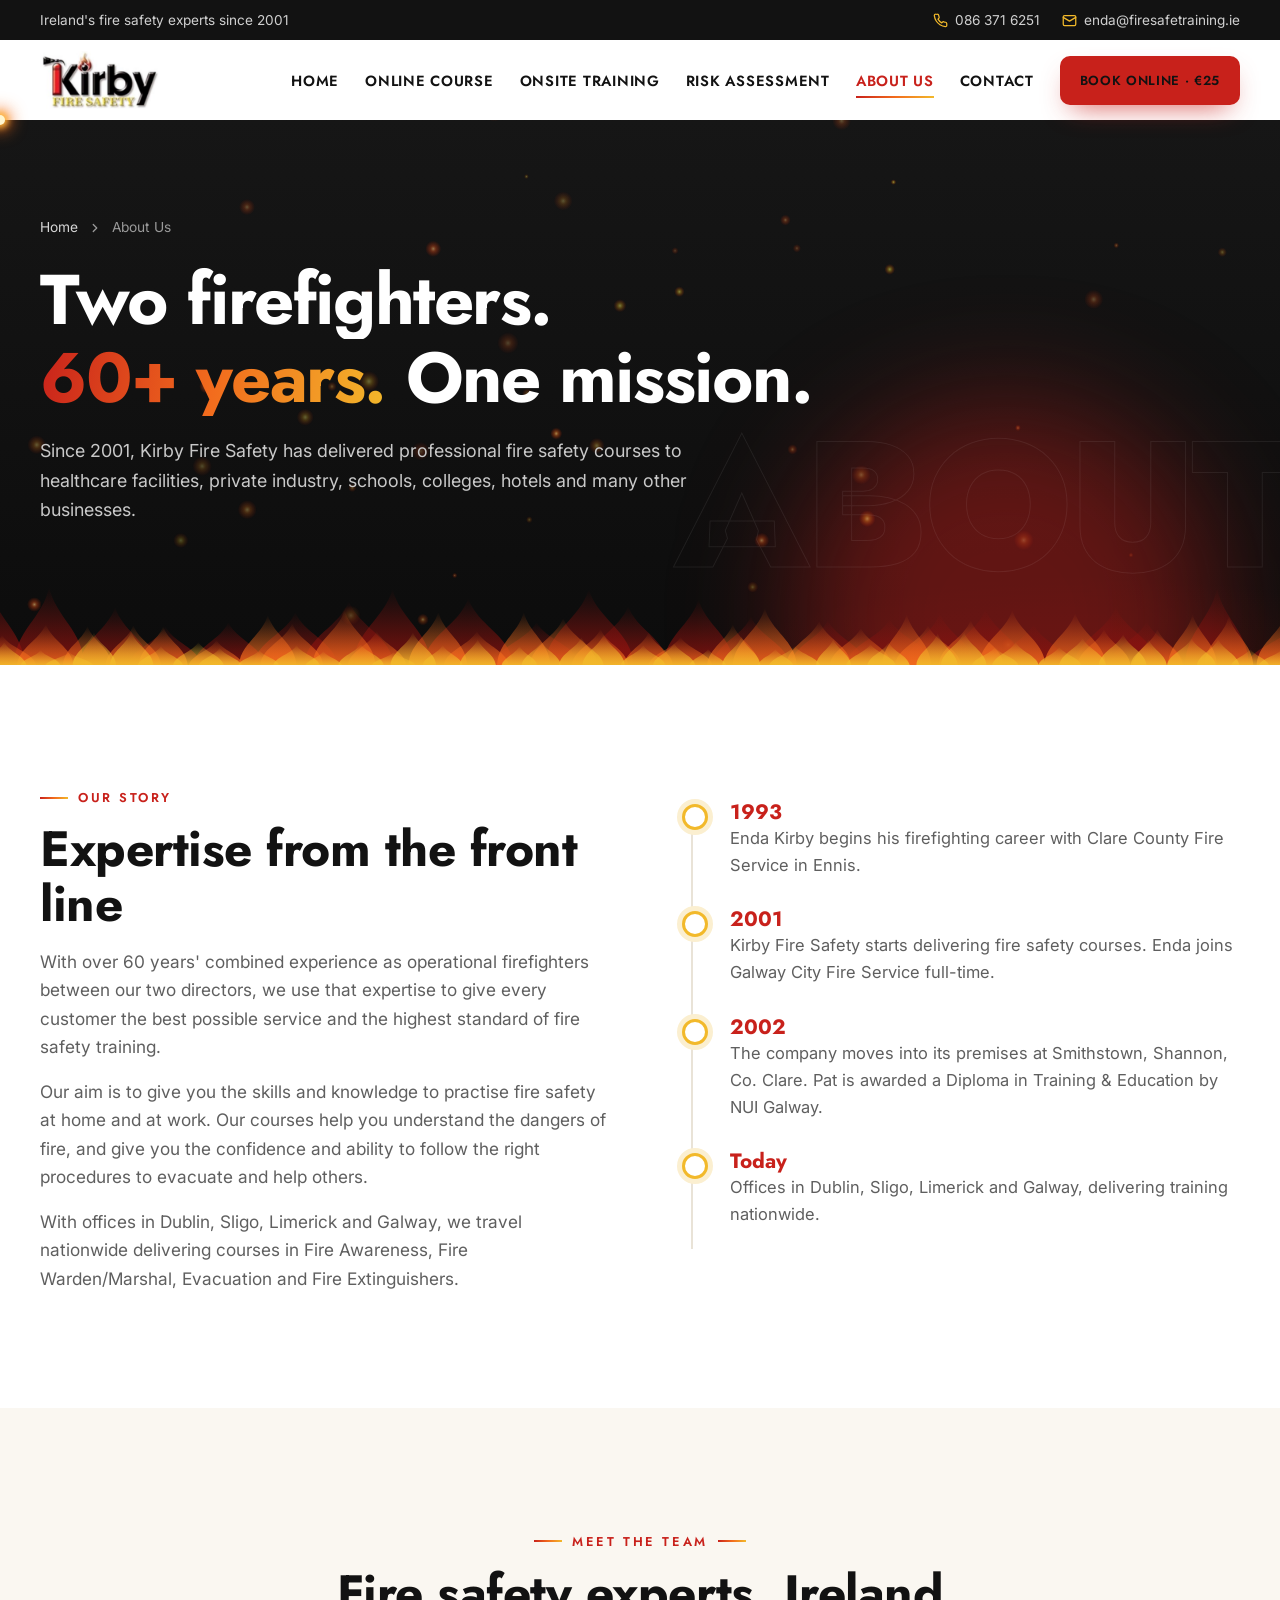
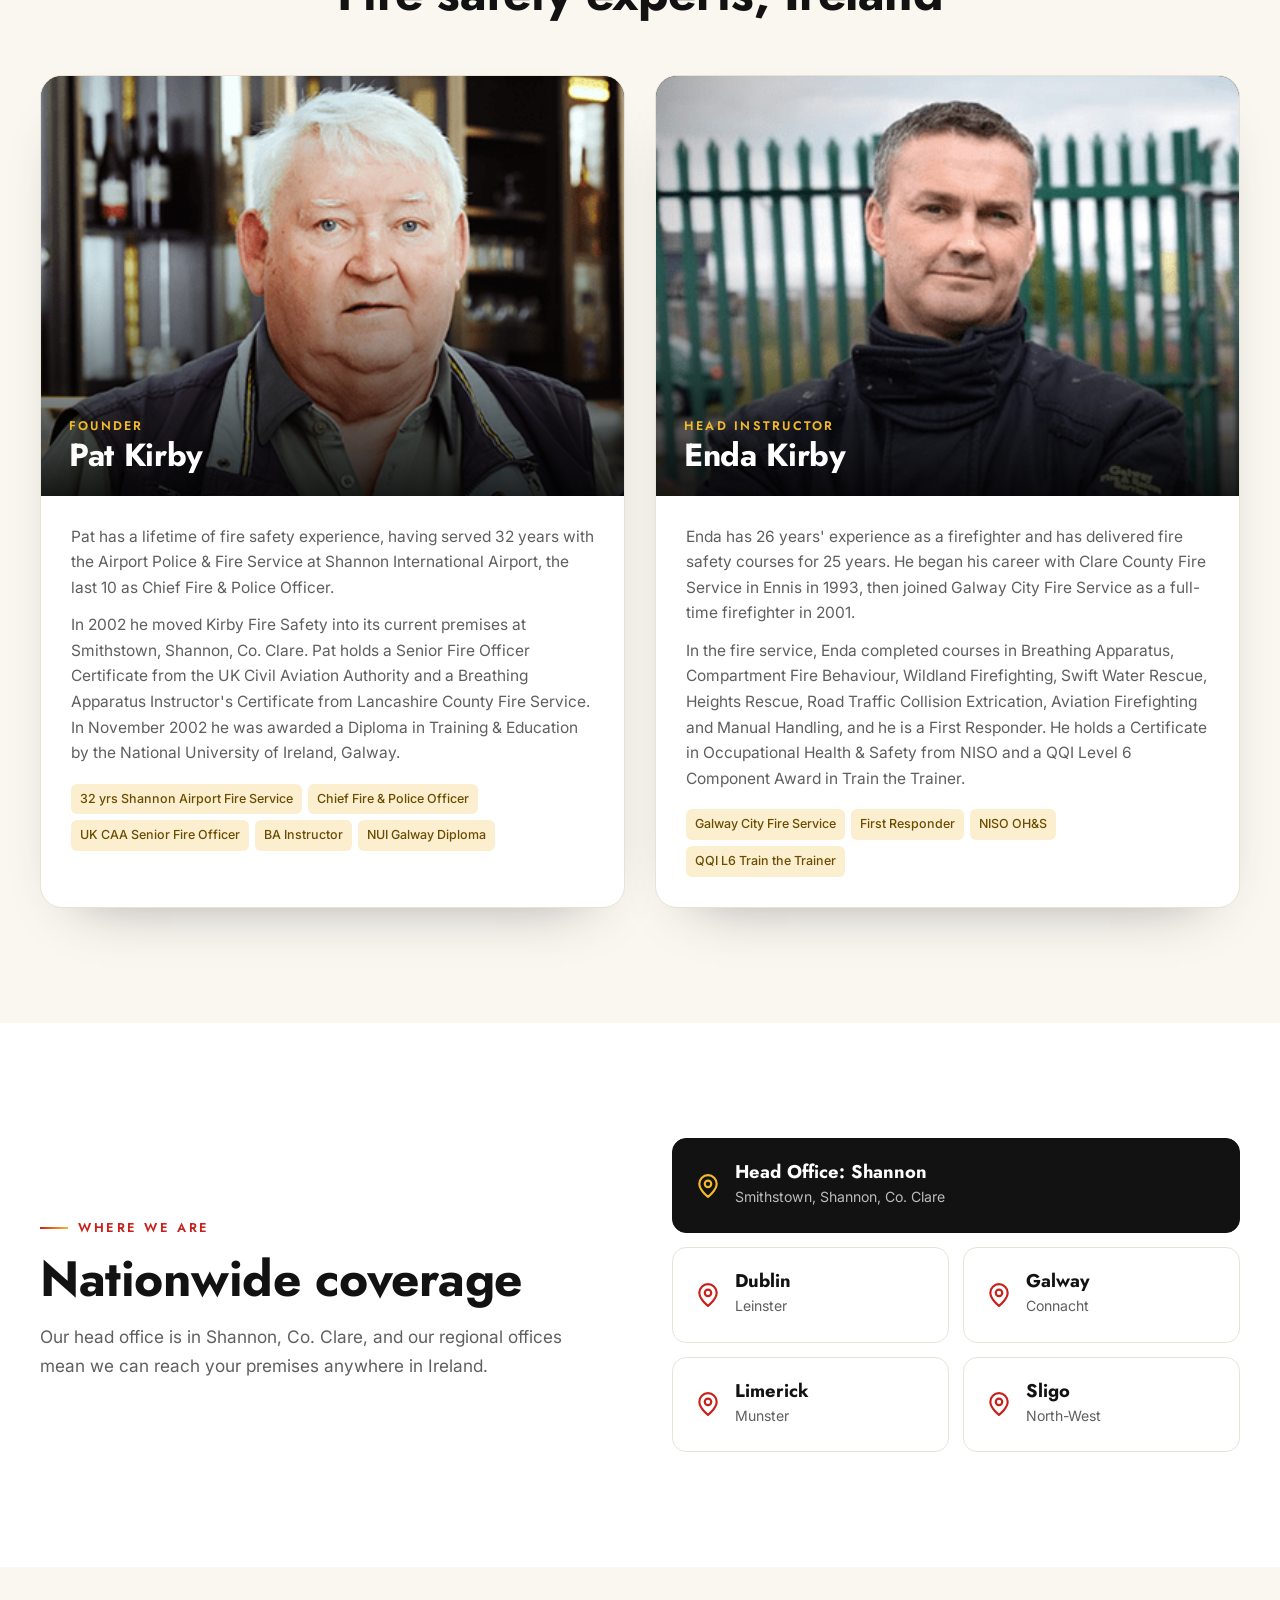
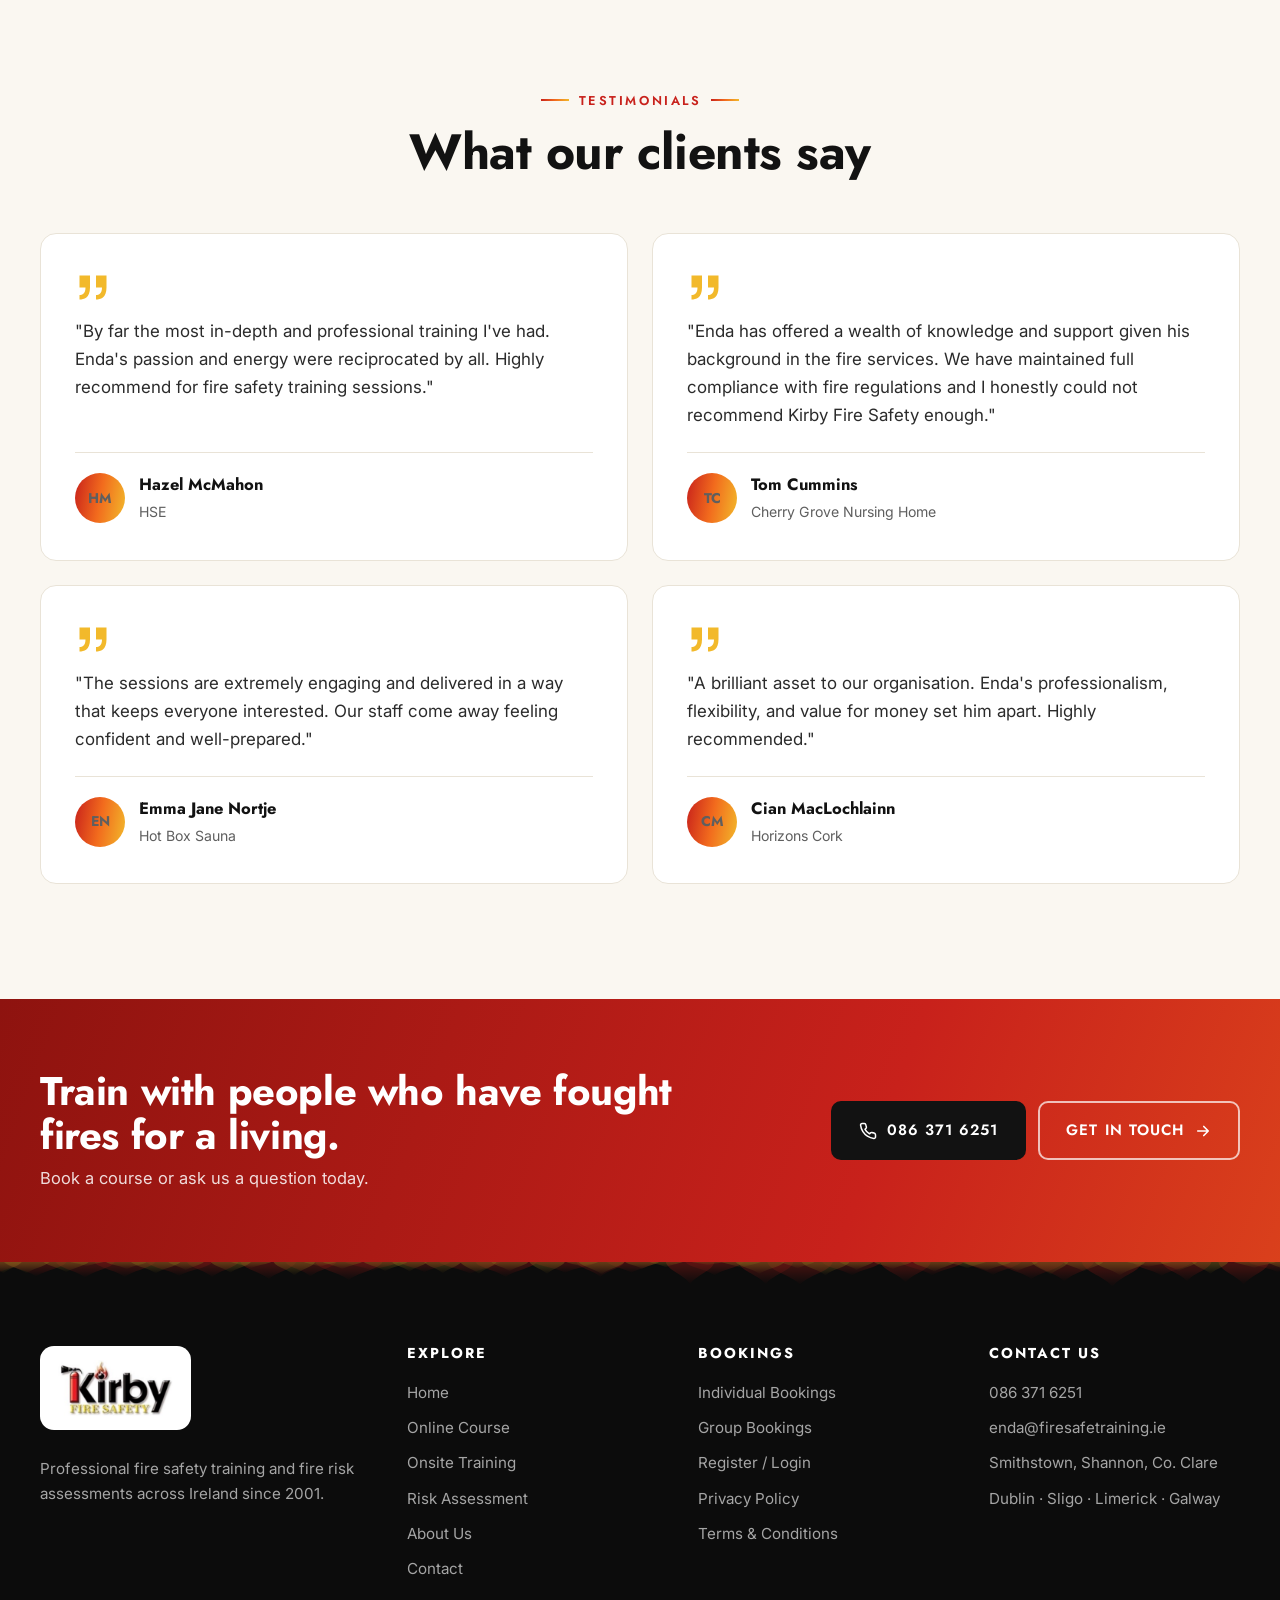
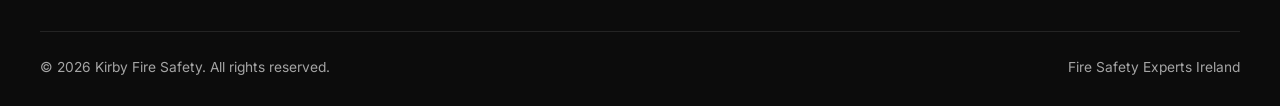
==== about.html @ e0121007 "Rebuild as multi-page site with fire-themed animations - Separate pages: Home, Online Course, Onsite" ====
<!DOCTYPE html>
<html lang="en-IE" class="no-js">
<head>
<meta charset="UTF-8">
<meta name="viewport" content="width=device-width, initial-scale=1.0">
<title>About Us | Pat & Enda Kirby | Kirby Fire Safety Ireland</title>
<meta name="description" content="Kirby Fire Safety has delivered professional fire safety training since 2001. Meet founder Pat Kirby and head instructor Enda Kirby: over 60 years of operational firefighting experience.">
<meta name="theme-color" content="#121212">
<meta property="og:title" content="About Us | Pat & Enda Kirby | Kirby Fire Safety Ireland">
<meta property="og:description" content="Kirby Fire Safety has delivered professional fire safety training since 2001. Meet founder Pat Kirby and head instructor Enda Kirby: over 60 years of operational firefighting experience.">
<meta property="og:type" content="website">
<meta property="og:image" content="assets/course-poster.jpg">
<link rel="icon" href="assets/favicon.svg" type="image/svg+xml">
<link rel="preconnect" href="https://fonts.googleapis.com">
<link rel="preconnect" href="https://fonts.gstatic.com" crossorigin>
<link href="https://fonts.googleapis.com/css2?family=Jost:wght@500;600;700;800&family=Inter:wght@400;500;600&display=swap" rel="stylesheet">
<link rel="stylesheet" href="assets/css/style.css">
<script>(function(){var d=document.documentElement;d.classList.remove('no-js');})();</script>
</head>
<body>
<div class="curtain" aria-hidden="true"><i></i><i></i><i></i><i></i><i></i></div>
<svg width="0" height="0" style="position:absolute" aria-hidden="true"><defs>
<symbol id="i-phone" viewBox="0 0 24 24" fill="none" stroke="currentColor" stroke-width="2" stroke-linecap="round" stroke-linejoin="round"><path d="M22 16.9v3a2 2 0 0 1-2.2 2 19.8 19.8 0 0 1-8.6-3.1 19.5 19.5 0 0 1-6-6A19.8 19.8 0 0 1 2.1 4.2 2 2 0 0 1 4.1 2h3a2 2 0 0 1 2 1.7c.1.9.4 1.8.7 2.7a2 2 0 0 1-.5 2.1L8 9.8a16 16 0 0 0 6 6l1.3-1.3a2 2 0 0 1 2.1-.4c.9.3 1.8.6 2.7.7a2 2 0 0 1 1.7 2z"/></symbol>
<symbol id="i-mail" viewBox="0 0 24 24" fill="none" stroke="currentColor" stroke-width="2" stroke-linecap="round" stroke-linejoin="round"><rect x="2" y="4" width="20" height="16" rx="2"/><path d="m22 7-10 6L2 7"/></symbol>
<symbol id="i-pin" viewBox="0 0 24 24" fill="none" stroke="currentColor" stroke-width="2" stroke-linecap="round" stroke-linejoin="round"><path d="M20 10c0 6-8 12-8 12S4 16 4 10a8 8 0 0 1 16 0z"/><circle cx="12" cy="10" r="3"/></symbol>
<symbol id="i-check" viewBox="0 0 24 24" fill="none" stroke="currentColor" stroke-width="2.4" stroke-linecap="round" stroke-linejoin="round"><circle cx="12" cy="12" r="10" stroke-width="2"/><path d="m8 12.5 2.5 2.5L16 9.5"/></symbol>
<symbol id="i-tick" viewBox="0 0 24 24" fill="none" stroke="currentColor" stroke-width="3.2" stroke-linecap="round" stroke-linejoin="round"><path d="m5 12.5 4.5 4.5L19 7.5"/></symbol>
<symbol id="i-arrow" viewBox="0 0 24 24" fill="none" stroke="currentColor" stroke-width="2.2" stroke-linecap="round" stroke-linejoin="round"><path d="M5 12h14M13 6l6 6-6 6"/></symbol>
<symbol id="i-chev" viewBox="0 0 24 24" fill="none" stroke="currentColor" stroke-width="2.2" stroke-linecap="round" stroke-linejoin="round"><path d="m9 6 6 6-6 6"/></symbol>
<symbol id="i-up" viewBox="0 0 24 24" fill="none" stroke="currentColor" stroke-width="2.6" stroke-linecap="round" stroke-linejoin="round"><path d="M12 19V5M5 12l7-7 7 7"/></symbol>
<symbol id="i-play" viewBox="0 0 24 24" fill="currentColor"><path d="M7 4.5v15a1 1 0 0 0 1.5.9l12-7.5a1 1 0 0 0 0-1.8l-12-7.5A1 1 0 0 0 7 4.5z"/></symbol>
<symbol id="i-laptop" viewBox="0 0 24 24" fill="none" stroke="currentColor" stroke-width="1.8" stroke-linecap="round" stroke-linejoin="round"><rect x="3" y="4" width="18" height="12" rx="2"/><path d="M2 20h20M10 9.5v3l3-1.5z"/></symbol>
<symbol id="i-group" viewBox="0 0 24 24" fill="none" stroke="currentColor" stroke-width="1.8" stroke-linecap="round" stroke-linejoin="round"><circle cx="12" cy="6" r="3"/><path d="M6.5 14a5.5 5.5 0 0 1 11 0"/><circle cx="5" cy="15.5" r="2"/><circle cx="12" cy="15.5" r="2"/><circle cx="19" cy="15.5" r="2"/><path d="M1.5 22a3.5 3.5 0 0 1 7 0M8.5 22a3.5 3.5 0 0 1 7 0M15.5 22a3.5 3.5 0 0 1 7 0"/></symbol>
<symbol id="i-flame" viewBox="0 0 24 24" fill="none" stroke="currentColor" stroke-width="1.8" stroke-linecap="round" stroke-linejoin="round"><path d="M12 22c4.4 0 7-2.9 7-6.8 0-4.6-3.6-7-4.6-11.2-2 1.3-3.4 3.5-3.4 6-1.3-.8-2-2.3-2-3.8C7 8 5 10.8 5 15.2 5 19.1 7.6 22 12 22z"/><path d="M12 22c-1.7 0-3-1.2-3-3 0-2 1.5-3 3-5 1.5 2 3 3 3 5 0 1.8-1.3 3-3 3z"/></symbol>
<symbol id="i-exit" viewBox="0 0 24 24" fill="none" stroke="currentColor" stroke-width="1.8" stroke-linecap="round" stroke-linejoin="round"><path d="M14 3h6v18h-6"/><circle cx="8" cy="5" r="1.6"/><path d="m5 21 2.5-6 2.5 2v4M7.5 15l1-5 3 2.5 2 .5M8.5 10 6 11l-1 3"/></symbol>
<symbol id="i-shield" viewBox="0 0 24 24" fill="none" stroke="currentColor" stroke-width="1.8" stroke-linecap="round" stroke-linejoin="round"><path d="M12 22s8-4 8-10V5l-8-3-8 3v7c0 6 8 10 8 10z"/><path d="m8.5 12 2.5 2.5 4.5-5"/></symbol>
<symbol id="i-warden" viewBox="0 0 24 24" fill="none" stroke="currentColor" stroke-width="1.8" stroke-linecap="round" stroke-linejoin="round"><circle cx="12" cy="6" r="3.2"/><path d="M5 22v-4a7 7 0 0 1 14 0v4"/><path d="M9 13.5 12 22l3-8.5"/><path d="M7.5 4.5c1.5-2.5 7.5-2.5 9 0"/></symbol>
<symbol id="i-heart" viewBox="0 0 24 24" fill="none" stroke="currentColor" stroke-width="1.8" stroke-linecap="round" stroke-linejoin="round"><path d="M19.5 13.5 12 21l-7.5-7.5A5 5 0 0 1 12 6.5a5 5 0 0 1 7.5 7z"/><path d="M12 10v6M9 13h6"/></symbol>
<symbol id="i-alarm" viewBox="0 0 24 24" fill="none" stroke="currentColor" stroke-width="1.8" stroke-linecap="round" stroke-linejoin="round"><circle cx="12" cy="13" r="7"/><circle cx="12" cy="13" r="2.5"/><path d="M5 4 2.5 6.5M19 4l2.5 2.5"/></symbol>
<symbol id="i-ext" viewBox="0 0 24 24" fill="none" stroke="currentColor" stroke-width="1.8" stroke-linecap="round" stroke-linejoin="round"><rect x="7" y="8" width="8" height="14" rx="3"/><path d="M9 8V5h4v3M13 5h3l3-2M11 5V3"/></symbol>
<symbol id="i-door" viewBox="0 0 24 24" fill="none" stroke="currentColor" stroke-width="1.8" stroke-linecap="round" stroke-linejoin="round"><path d="M4 22h16M6 22V3h12v19"/><circle cx="14.5" cy="12.5" r="1"/></symbol>
<symbol id="i-sign" viewBox="0 0 24 24" fill="none" stroke="currentColor" stroke-width="1.8" stroke-linecap="round" stroke-linejoin="round"><rect x="2" y="6" width="20" height="12" rx="2"/><path d="m14 9 3 3-3 3M17 12H7"/></symbol>
<symbol id="i-bolt" viewBox="0 0 24 24" fill="none" stroke="currentColor" stroke-width="1.8" stroke-linecap="round" stroke-linejoin="round"><path d="M13 2 4 14h7l-1 8 9-12h-7z"/></symbol>
<symbol id="i-doc" viewBox="0 0 24 24" fill="none" stroke="currentColor" stroke-width="1.8" stroke-linecap="round" stroke-linejoin="round"><path d="M14 2H6a2 2 0 0 0-2 2v16a2 2 0 0 0 2 2h12a2 2 0 0 0 2-2V8z"/><path d="M14 2v6h6M8 13h8M8 17h5"/></symbol>
<symbol id="i-clock" viewBox="0 0 24 24" fill="none" stroke="currentColor" stroke-width="2" stroke-linecap="round" stroke-linejoin="round"><circle cx="12" cy="12" r="10"/><path d="M12 6v6l4 2"/></symbol>
<symbol id="i-device" viewBox="0 0 24 24" fill="none" stroke="currentColor" stroke-width="2" stroke-linecap="round" stroke-linejoin="round"><rect x="5" y="2" width="14" height="20" rx="2"/><path d="M11 18h2"/></symbol>
<symbol id="i-award" viewBox="0 0 24 24" fill="none" stroke="currentColor" stroke-width="2" stroke-linecap="round" stroke-linejoin="round"><circle cx="12" cy="9" r="6"/><path d="m8.2 13.8-1.7 8.2 5.5-3 5.5 3-1.7-8.2"/></symbol>
<symbol id="i-pause" viewBox="0 0 24 24" fill="none" stroke="currentColor" stroke-width="2" stroke-linecap="round" stroke-linejoin="round"><circle cx="12" cy="12" r="10"/><path d="M10 9v6M14 9v6"/></symbol>
<symbol id="i-quote" viewBox="0 0 24 24" fill="currentColor"><path d="M3 21c3 0 7-1 7-8V5H3v8h4c0 4-2 5-4 5zm11 0c3 0 7-1 7-8V5h-7v8h4c0 4-2 5-4 5z"/></symbol>
<symbol id="i-building" viewBox="0 0 24 24" fill="none" stroke="currentColor" stroke-width="2" stroke-linecap="round" stroke-linejoin="round"><path d="M3 22h18M6 22V4h12v18M10 8h4M10 12h4M10 16h4"/></symbol>
<symbol id="i-home" viewBox="0 0 24 24" fill="none" stroke="currentColor" stroke-width="2" stroke-linecap="round" stroke-linejoin="round"><path d="m3 10 9-7 9 7v11a1 1 0 0 1-1 1h-5v-7H9v7H4a1 1 0 0 1-1-1z"/></symbol>
<symbol id="i-therm" viewBox="0 0 24 24" fill="none" stroke="currentColor" stroke-width="2" stroke-linecap="round" stroke-linejoin="round"><path d="M14 14.8V4a2 2 0 0 0-4 0v10.8a4 4 0 1 0 4 0z"/></symbol>
<symbol id="i-log" viewBox="0 0 24 24" fill="none" stroke="currentColor" stroke-width="2" stroke-linecap="round" stroke-linejoin="round"><ellipse cx="18" cy="12" rx="3" ry="5"/><path d="M18 7H6a3 5 0 0 0 0 10h12"/><path d="M8 10h5M7 14h6"/></symbol>
<symbol id="i-wind" viewBox="0 0 24 24" fill="none" stroke="currentColor" stroke-width="2" stroke-linecap="round" stroke-linejoin="round"><path d="M3 8h11a3 3 0 1 0-3-3M3 12h16a3 3 0 1 1-3 3M3 16h7"/></symbol>
<symbol id="i-map" viewBox="0 0 24 24" fill="none" stroke="currentColor" stroke-width="2" stroke-linecap="round" stroke-linejoin="round"><path d="m1 6 7-3 8 3 7-3v15l-7 3-8-3-7 3z"/><path d="M8 3v15M16 6v15"/></symbol>
<symbol id="i-target" viewBox="0 0 24 24" fill="none" stroke="currentColor" stroke-width="2" stroke-linecap="round" stroke-linejoin="round"><circle cx="12" cy="12" r="10"/><circle cx="12" cy="12" r="6"/><circle cx="12" cy="12" r="2"/></symbol>
<symbol id="i-alert" viewBox="0 0 24 24" fill="none" stroke="currentColor" stroke-width="2" stroke-linecap="round" stroke-linejoin="round"><path d="M10.3 3.9 1.8 18a2 2 0 0 0 1.7 3h17a2 2 0 0 0 1.7-3L13.7 3.9a2 2 0 0 0-3.4 0z"/><path d="M12 9v4M12 17h.01"/></symbol>
<symbol id="i-user" viewBox="0 0 24 24" fill="none" stroke="currentColor" stroke-width="2" stroke-linecap="round" stroke-linejoin="round"><circle cx="12" cy="8" r="4"/><path d="M4 21a8 8 0 0 1 16 0"/></symbol>
</defs></svg>
<div class="topbar"><div class="wrap">
  <span class="tagline">Ireland's fire safety experts since 2001</span>
  <div class="links">
    <a href="tel:+353863716251"><svg aria-hidden="true"><use href="#i-phone"/></svg>086 371 6251</a>
    <a href="mailto:enda@firesafetraining.ie" class="hide-sm"><svg aria-hidden="true"><use href="#i-mail"/></svg>enda@firesafetraining.ie</a>
  </div>
</div></div>
<header class="site" id="header">
  <nav class="wrap nav" aria-label="Main">
    <a href="index.html" class="brand" aria-label="Kirby Fire Safety home"><img src="assets/logo-tight.jpg" alt="Kirby Fire Safety" width="600" height="292"></a>
    <button class="burger" id="burger" aria-label="Menu" aria-expanded="false" aria-controls="menu"><span></span></button>
    <ul class="menu" id="menu"><li><a href="index.html">Home</a></li><li><a href="online-course.html">Online Course</a></li><li><a href="onsite-training.html">Onsite Training</a></li><li><a href="fire-risk-assessment.html">Risk Assessment</a></li><li><a href="about.html" class="active" aria-current="page">About Us</a></li><li><a href="contact.html">Contact</a></li><li><a href="online-course.html#register" class="btn btn-red">Book Online · €25</a></li></ul>
  </nav>
  <div class="fuse" aria-hidden="true"><span></span></div>
</header>
<main>
<section class="page-hero">
  <canvas class="embers-canvas" data-density="45"></canvas>
  <div class="glow" style="width:420px;height:420px;right:5%;bottom:-160px;background:rgba(200,33,27,.45)"></div>
  <span class="ghost-word" aria-hidden="true">ABOUT</span>
  <div class="wrap">
    <nav class="crumbs fade-up" style="--fd:.05s" aria-label="Breadcrumb"><a href="index.html">Home</a><svg aria-hidden="true"><use href="#i-chev"/></svg><span>About Us</span></nav>
    <h1><span class="line"><span>Two firefighters.</span></span><span class="line"><span><span class="fire-text">60+ years.</span> One mission.</span></span></h1>
    <p class="fade-up" style="--fd:.45s">Since 2001, Kirby Fire Safety has delivered professional fire safety courses to healthcare facilities, private industry, schools, colleges, hotels and many other businesses.</p>
    
  </div>
  <div class="flames" aria-hidden="true"><svg viewBox="0 0 1200 110" preserveAspectRatio="none"><defs><linearGradient id="fg80" x1="0" y1="1" x2="0" y2="0"><stop offset="0" stop-color="#8E130F" stop-opacity="0.9"/><stop offset="1" stop-color="#8E130F" stop-opacity="0"/></linearGradient><linearGradient id="fg81" x1="0" y1="1" x2="0" y2="0"><stop offset="0" stop-color="#F26B1D" stop-opacity="0.9"/><stop offset="1" stop-color="#F26B1D" stop-opacity="0"/></linearGradient><linearGradient id="fg82" x1="0" y1="1" x2="0" y2="0"><stop offset="0" stop-color="#F2B92B" stop-opacity="1"/><stop offset="1" stop-color="#F2B92B" stop-opacity="0"/></linearGradient></defs><g fill="url(#fg80)"><path class="t" style="--d:1.53s;--dl:-0.17s" d="M-41,110 C-41,75 -15,63 -9,32 C-3,63 23,75 23,110Z"/><path class="t" style="--d:1.48s;--dl:-0.92s" d="M13,110 C13,74 40,62 46,30 C53,62 79,74 79,110Z"/><path class="t" style="--d:1.65s;--dl:-0.18s" d="M75,110 C75,83 101,74 108,50 C114,74 140,83 140,110Z"/><path class="t" style="--d:1.27s;--dl:-1.80s" d="M121,110 C121,92 148,86 155,69 C162,86 189,92 189,110Z"/><path class="t" style="--d:1.79s;--dl:-0.13s" d="M181,110 C181,90 208,83 214,65 C221,83 248,90 248,110Z"/><path class="t" style="--d:1.20s;--dl:-1.38s" d="M238,110 C238,85 269,77 277,55 C284,77 316,85 316,110Z"/><path class="t" style="--d:1.42s;--dl:-0.28s" d="M285,110 C285,80 319,70 327,44 C336,70 369,80 369,110Z"/><path class="t" style="--d:1.07s;--dl:-1.89s" d="M331,110 C331,75 360,63 368,32 C375,63 404,75 404,110Z"/><path class="t" style="--d:1.16s;--dl:-0.71s" d="M397,110 C397,79 431,69 439,41 C447,69 481,79 481,110Z"/><path class="t" style="--d:0.99s;--dl:-1.38s" d="M463,110 C463,90 495,83 503,65 C511,83 544,90 544,110Z"/><path class="t" style="--d:1.35s;--dl:-0.40s" d="M511,110 C511,75 544,63 552,32 C560,63 594,75 594,110Z"/><path class="t" style="--d:0.96s;--dl:-1.81s" d="M552,110 C552,82 581,73 589,49 C596,73 626,82 626,110Z"/><path class="t" style="--d:1.12s;--dl:-0.02s" d="M622,110 C622,79 648,69 655,42 C661,69 688,79 688,110Z"/><path class="t" style="--d:1.24s;--dl:-1.67s" d="M668,110 C668,87 697,80 704,59 C711,80 740,87 740,110Z"/><path class="t" style="--d:1.05s;--dl:-1.33s" d="M741,110 C741,89 769,82 776,63 C784,82 812,89 812,110Z"/><path class="t" style="--d:1.17s;--dl:-0.03s" d="M793,110 C793,88 826,81 834,62 C842,81 874,88 874,110Z"/><path class="t" style="--d:1.29s;--dl:-0.46s" d="M849,110 C849,86 875,78 881,56 C888,78 914,86 914,110Z"/><path class="t" style="--d:1.43s;--dl:-0.58s" d="M889,110 C889,84 917,75 924,52 C931,75 960,84 960,110Z"/><path class="t" style="--d:1.37s;--dl:-0.72s" d="M937,110 C937,90 962,84 969,67 C975,84 1000,90 1000,110Z"/><path class="t" style="--d:1.78s;--dl:-0.13s" d="M1007,110 C1007,83 1039,74 1046,50 C1054,74 1086,83 1086,110Z"/><path class="t" style="--d:1.42s;--dl:-1.49s" d="M1040,110 C1040,89 1068,83 1075,64 C1082,83 1110,89 1110,110Z"/><path class="t" style="--d:1.65s;--dl:-0.42s" d="M1111,110 C1111,75 1135,63 1141,31 C1147,63 1171,75 1171,110Z"/><path class="t" style="--d:1.58s;--dl:-1.98s" d="M1169,110 C1169,91 1204,85 1212,69 C1221,85 1255,91 1255,110Z"/></g><g fill="url(#fg81)"><path class="t" style="--d:1.30s;--dl:-0.17s" d="M-30,110 C-30,96 -4,91 2,78 C8,91 34,96 34,110Z"/><path class="t" style="--d:1.04s;--dl:-0.24s" d="M16,110 C16,91 37,84 43,67 C48,84 69,91 69,110Z"/><path class="t" style="--d:1.30s;--dl:-1.45s" d="M59,110 C59,91 77,85 82,69 C87,85 105,91 105,110Z"/><path class="t" style="--d:1.22s;--dl:-0.45s" d="M99,110 C99,91 120,85 125,68 C130,85 151,91 151,110Z"/><path class="t" style="--d:1.55s;--dl:-1.42s" d="M130,110 C130,91 148,85 153,69 C157,85 176,91 176,110Z"/><path class="t" style="--d:1.29s;--dl:-0.19s" d="M177,110 C177,98 198,94 203,83 C208,94 228,98 228,110Z"/><path class="t" style="--d:1.53s;--dl:-0.40s" d="M224,110 C224,87 246,79 251,58 C257,79 278,87 278,110Z"/><path class="t" style="--d:1.48s;--dl:-0.01s" d="M244,110 C244,90 268,84 274,66 C279,84 303,90 303,110Z"/><path class="t" style="--d:1.73s;--dl:-1.96s" d="M293,110 C293,84 317,76 323,53 C329,76 352,84 352,110Z"/><path class="t" style="--d:1.78s;--dl:-0.74s" d="M326,110 C326,94 348,88 353,74 C359,88 381,94 381,110Z"/><path class="t" style="--d:1.46s;--dl:-1.91s" d="M383,110 C383,85 405,77 411,55 C416,77 438,85 438,110Z"/><path class="t" style="--d:1.08s;--dl:-0.74s" d="M416,110 C416,94 441,88 447,74 C453,88 477,94 477,110Z"/><path class="t" style="--d:1.16s;--dl:-1.23s" d="M466,110 C466,85 486,77 491,55 C496,77 516,85 516,110Z"/><path class="t" style="--d:1.56s;--dl:-1.64s" d="M497,110 C497,88 522,80 528,61 C534,80 560,88 560,110Z"/><path class="t" style="--d:1.34s;--dl:-1.06s" d="M536,110 C536,93 557,87 563,72 C568,87 589,93 589,110Z"/><path class="t" style="--d:1.56s;--dl:-0.54s" d="M585,110 C585,94 604,89 608,75 C613,89 631,94 631,110Z"/><path class="t" style="--d:1.15s;--dl:-0.58s" d="M608,110 C608,97 632,92 638,80 C644,92 668,97 668,110Z"/><path class="t" style="--d:1.70s;--dl:-0.82s" d="M663,110 C663,91 682,84 687,67 C692,84 712,91 712,110Z"/><path class="t" style="--d:1.57s;--dl:-0.50s" d="M687,110 C687,84 711,75 717,51 C723,75 747,84 747,110Z"/><path class="t" style="--d:1.23s;--dl:-1.56s" d="M737,110 C737,89 761,82 768,64 C774,82 798,89 798,110Z"/><path class="t" style="--d:1.60s;--dl:-1.99s" d="M778,110 C778,92 801,86 807,71 C813,86 836,92 836,110Z"/><path class="t" style="--d:1.45s;--dl:-1.37s" d="M827,110 C827,86 845,78 850,57 C855,78 873,86 873,110Z"/><path class="t" style="--d:1.71s;--dl:-1.85s" d="M839,110 C839,91 864,85 870,68 C876,85 901,91 901,110Z"/><path class="t" style="--d:1.49s;--dl:-0.64s" d="M880,110 C880,89 904,82 910,63 C916,82 941,89 941,110Z"/><path class="t" style="--d:1.49s;--dl:-0.73s" d="M918,110 C918,84 943,76 949,53 C955,76 980,84 980,110Z"/><path class="t" style="--d:1.44s;--dl:-0.64s" d="M979,110 C979,86 1002,78 1008,56 C1014,78 1037,86 1037,110Z"/><path class="t" style="--d:1.37s;--dl:-0.23s" d="M1010,110 C1010,93 1030,87 1035,72 C1040,87 1060,93 1060,110Z"/><path class="t" style="--d:1.13s;--dl:-0.78s" d="M1062,110 C1062,93 1081,87 1085,72 C1090,87 1109,93 1109,110Z"/><path class="t" style="--d:1.10s;--dl:-0.59s" d="M1095,110 C1095,86 1114,78 1118,57 C1123,78 1141,86 1141,110Z"/><path class="t" style="--d:0.95s;--dl:-1.11s" d="M1129,110 C1129,87 1148,79 1152,59 C1157,79 1175,87 1175,110Z"/><path class="t" style="--d:1.19s;--dl:-1.76s" d="M1178,110 C1178,86 1200,78 1206,56 C1211,78 1233,86 1233,110Z"/></g><g fill="url(#fg82)"><path class="t" style="--d:1.74s;--dl:-1.99s" d="M-16,110 C-16,99 0,95 4,85 C8,95 25,99 25,110Z"/><path class="t" style="--d:1.27s;--dl:-0.34s" d="M19,110 C19,102 34,100 38,93 C42,100 57,102 57,110Z"/><path class="t" style="--d:1.43s;--dl:-1.23s" d="M42,110 C42,103 60,101 65,95 C69,101 88,103 88,110Z"/><path class="t" style="--d:1.71s;--dl:-1.85s" d="M68,110 C68,94 84,89 88,75 C93,89 109,94 109,110Z"/><path class="t" style="--d:1.23s;--dl:-1.69s" d="M103,110 C103,94 119,89 123,74 C127,89 144,94 144,110Z"/><path class="t" style="--d:1.33s;--dl:-0.26s" d="M129,110 C129,101 146,98 151,89 C155,98 172,101 172,110Z"/><path class="t" style="--d:1.38s;--dl:-1.87s" d="M162,110 C162,99 181,95 186,85 C191,95 210,99 210,110Z"/><path class="t" style="--d:1.59s;--dl:-1.65s" d="M186,110 C186,102 202,99 206,91 C210,99 227,102 227,110Z"/><path class="t" style="--d:0.93s;--dl:-0.74s" d="M223,110 C223,102 239,100 243,93 C247,100 262,102 262,110Z"/><path class="t" style="--d:1.46s;--dl:-0.29s" d="M256,110 C256,100 274,97 278,88 C282,97 300,100 300,110Z"/><path class="t" style="--d:1.42s;--dl:-0.25s" d="M286,110 C286,103 300,101 303,94 C307,101 321,103 321,110Z"/><path class="t" style="--d:1.77s;--dl:-0.22s" d="M317,110 C317,99 334,96 338,87 C343,96 360,99 360,110Z"/><path class="t" style="--d:1.49s;--dl:-1.97s" d="M348,110 C348,103 365,101 369,95 C373,101 390,103 390,110Z"/><path class="t" style="--d:1.33s;--dl:-0.34s" d="M366,110 C366,94 383,89 387,75 C392,89 409,94 409,110Z"/><path class="t" style="--d:1.23s;--dl:-1.62s" d="M396,110 C396,100 411,97 415,88 C419,97 434,100 434,110Z"/><path class="t" style="--d:1.03s;--dl:-1.42s" d="M431,110 C431,97 444,93 448,82 C451,93 465,97 465,110Z"/><path class="t" style="--d:1.11s;--dl:-0.72s" d="M470,110 C470,101 484,97 487,89 C490,97 504,101 504,110Z"/><path class="t" style="--d:1.48s;--dl:-1.57s" d="M489,110 C489,98 504,94 508,84 C511,94 526,98 526,110Z"/><path class="t" style="--d:1.13s;--dl:-1.68s" d="M524,110 C524,96 541,92 545,80 C549,92 566,96 566,110Z"/><path class="t" style="--d:1.47s;--dl:-1.00s" d="M546,110 C546,95 562,90 566,77 C570,90 586,95 586,110Z"/><path class="t" style="--d:1.56s;--dl:-0.72s" d="M582,110 C582,100 599,97 603,88 C607,97 624,100 624,110Z"/><path class="t" style="--d:1.25s;--dl:-1.09s" d="M612,110 C612,99 628,96 632,86 C636,96 652,99 652,110Z"/><path class="t" style="--d:1.64s;--dl:-0.18s" d="M646,110 C646,102 660,99 664,92 C667,99 681,102 681,110Z"/><path class="t" style="--d:1.47s;--dl:-0.51s" d="M677,110 C677,96 692,92 695,79 C699,92 713,96 713,110Z"/><path class="t" style="--d:0.93s;--dl:-1.44s" d="M710,110 C710,102 723,99 727,92 C730,99 744,102 744,110Z"/><path class="t" style="--d:1.56s;--dl:-1.48s" d="M721,110 C721,101 740,97 745,89 C750,97 769,101 769,110Z"/><path class="t" style="--d:1.63s;--dl:-0.66s" d="M765,110 C765,97 778,93 781,82 C785,93 798,97 798,110Z"/><path class="t" style="--d:0.90s;--dl:-1.96s" d="M793,110 C793,100 812,96 816,87 C821,96 840,100 840,110Z"/><path class="t" style="--d:1.79s;--dl:-1.43s" d="M813,110 C813,99 829,95 833,85 C837,95 853,99 853,110Z"/><path class="t" style="--d:1.03s;--dl:-0.29s" d="M859,110 C859,95 875,90 879,76 C883,90 898,95 898,110Z"/><path class="t" style="--d:1.21s;--dl:-1.19s" d="M882,110 C882,94 899,89 904,75 C908,89 925,94 925,110Z"/><path class="t" style="--d:1.08s;--dl:-0.06s" d="M911,110 C911,101 928,98 933,90 C937,98 955,101 955,110Z"/><path class="t" style="--d:1.10s;--dl:-0.79s" d="M930,110 C930,99 948,95 952,85 C957,95 974,99 974,110Z"/><path class="t" style="--d:1.44s;--dl:-0.81s" d="M973,110 C973,101 989,98 993,90 C998,98 1014,101 1014,110Z"/><path class="t" style="--d:1.07s;--dl:-1.61s" d="M993,110 C993,97 1010,92 1015,81 C1019,92 1037,97 1037,110Z"/><path class="t" style="--d:1.34s;--dl:-1.43s" d="M1030,110 C1030,95 1048,90 1053,77 C1057,90 1075,95 1075,110Z"/><path class="t" style="--d:1.21s;--dl:-1.01s" d="M1060,110 C1060,97 1073,93 1077,82 C1080,93 1094,97 1094,110Z"/><path class="t" style="--d:1.68s;--dl:-1.94s" d="M1094,110 C1094,97 1112,93 1117,81 C1122,93 1140,97 1140,110Z"/><path class="t" style="--d:1.10s;--dl:-1.59s" d="M1122,110 C1122,98 1138,93 1142,82 C1146,93 1162,98 1162,110Z"/><path class="t" style="--d:1.10s;--dl:-1.45s" d="M1154,110 C1154,102 1168,99 1172,92 C1176,99 1190,102 1190,110Z"/><path class="t" style="--d:1.41s;--dl:-0.53s" d="M1180,110 C1180,102 1197,99 1202,92 C1206,99 1223,102 1223,110Z"/></g></svg></div>
</section>
<section class="section">
  <div class="wrap split top">
    <div class="reveal left">
      <span class="eyebrow">Our Story</span>
      <h2 class="h2">Expertise from the front line</h2>
      <p class="lede">With over 60 years' combined experience as operational firefighters between our two directors, we use that expertise to give every customer the best possible service and the highest standard of fire safety training.</p>
      <p class="lede" style="margin-top:16px">Our aim is to give you the skills and knowledge to practise fire safety at home and at work. Our courses help you understand the dangers of fire, and give you the confidence and ability to follow the right procedures to evacuate and help others.</p>
      <p class="lede" style="margin-top:16px">With offices in Dublin, Sligo, Limerick and Galway, we travel nationwide delivering courses in Fire Awareness, Fire Warden/Marshal, Evacuation and Fire Extinguishers.</p>
    </div>
    <div class="timeline"><div class="tl reveal" style="--rd:0.0s"><b>1993</b><span>Enda Kirby begins his firefighting career with Clare County Fire Service in Ennis.</span></div><div class="tl reveal" style="--rd:0.1s"><b>2001</b><span>Kirby Fire Safety starts delivering fire safety courses. Enda joins Galway City Fire Service full-time.</span></div><div class="tl reveal" style="--rd:0.2s"><b>2002</b><span>The company moves into its premises at Smithstown, Shannon, Co. Clare. Pat is awarded a Diploma in Training &amp; Education by NUI Galway.</span></div><div class="tl reveal" style="--rd:0.30000000000000004s"><b>Today</b><span>Offices in Dublin, Sligo, Limerick and Galway, delivering training nationwide.</span></div></div>
  </div>
</section>

<section class="section paper" id="team">
  <div class="wrap">
    <div class="section-head center reveal"><span class="eyebrow">Meet the Team</span><h2>Fire safety experts, Ireland</h2></div>
    <div class="team">
      <article class="person reveal left">
        <div class="photo"><img src="assets/pat-kirby.png" alt="Pat Kirby, Founder of Kirby Fire Safety" loading="lazy" width="400" height="560"><div class="ph-name"><span>Founder</span><h3>Pat Kirby</h3></div></div>
        <div class="info">
          <p>Pat has a lifetime of fire safety experience, having served 32 years with the Airport Police &amp; Fire Service at Shannon International Airport, the last 10 as Chief Fire &amp; Police Officer.</p>
          <p>In 2002 he moved Kirby Fire Safety into its current premises at Smithstown, Shannon, Co. Clare. Pat holds a Senior Fire Officer Certificate from the UK Civil Aviation Authority and a Breathing Apparatus Instructor's Certificate from Lancashire County Fire Service. In November 2002 he was awarded a Diploma in Training &amp; Education by the National University of Ireland, Galway.</p>
          <div class="creds"><span>32 yrs Shannon Airport Fire Service</span><span>Chief Fire &amp; Police Officer</span><span>UK CAA Senior Fire Officer</span><span>BA Instructor</span><span>NUI Galway Diploma</span></div>
        </div>
      </article>
      <article class="person reveal right">
        <div class="photo"><img src="assets/enda-kirby.png" alt="Enda Kirby, Head Instructor at Kirby Fire Safety" loading="lazy" width="400" height="560"><div class="ph-name"><span>Head Instructor</span><h3>Enda Kirby</h3></div></div>
        <div class="info">
          <p>Enda has 26 years' experience as a firefighter and has delivered fire safety courses for 25 years. He began his career with Clare County Fire Service in Ennis in 1993, then joined Galway City Fire Service as a full-time firefighter in 2001.</p>
          <p>In the fire service, Enda completed courses in Breathing Apparatus, Compartment Fire Behaviour, Wildland Firefighting, Swift Water Rescue, Heights Rescue, Road Traffic Collision Extrication, Aviation Firefighting and Manual Handling, and he is a First Responder. He holds a Certificate in Occupational Health &amp; Safety from NISO and a QQI Level 6 Component Award in Train the Trainer.</p>
          <div class="creds"><span>Galway City Fire Service</span><span>First Responder</span><span>NISO OH&amp;S</span><span>QQI L6 Train the Trainer</span></div>
        </div>
      </article>
    </div>
  </div>
</section>

<section class="section">
  <div class="wrap split">
    <div class="reveal left">
      <span class="eyebrow">Where We Are</span>
      <h2 class="h2">Nationwide coverage</h2>
      <p class="lede">Our head office is in Shannon, Co. Clare, and our regional offices mean we can reach your premises anywhere in Ireland.</p>
    </div>
    <div class="offices" data-stagger>
      <div class="office hq"><svg aria-hidden="true"><use href="#i-pin"/></svg><div><b>Head Office: Shannon</b><span>Smithstown, Shannon, Co. Clare</span></div></div>
      <div class="office"><svg aria-hidden="true"><use href="#i-pin"/></svg><div><b>Dublin</b><span>Leinster</span></div></div>
      <div class="office"><svg aria-hidden="true"><use href="#i-pin"/></svg><div><b>Galway</b><span>Connacht</span></div></div>
      <div class="office"><svg aria-hidden="true"><use href="#i-pin"/></svg><div><b>Limerick</b><span>Munster</span></div></div>
      <div class="office"><svg aria-hidden="true"><use href="#i-pin"/></svg><div><b>Sligo</b><span>North-West</span></div></div>
    </div>
  </div>
</section>

<section class="section paper">
  <div class="wrap">
    <div class="section-head center reveal"><span class="eyebrow">Testimonials</span><h2>What our clients say</h2></div>
    <div class="tgrid" data-stagger>
      <figure class="tcard">
        <svg class="q" aria-hidden="true"><use href="#i-quote"/></svg>
        <blockquote>"By far the most in-depth and professional training I've had. Enda's passion and energy were reciprocated by all. Highly recommend for fire safety training sessions."</blockquote>
        <figcaption class="who"><span class="avatar">HM</span><div><b>Hazel McMahon</b><span>HSE</span></div></figcaption>
      </figure>
      <figure class="tcard">
        <svg class="q" aria-hidden="true"><use href="#i-quote"/></svg>
        <blockquote>"Enda has offered a wealth of knowledge and support given his background in the fire services. We have maintained full compliance with fire regulations and I honestly could not recommend Kirby Fire Safety enough."</blockquote>
        <figcaption class="who"><span class="avatar">TC</span><div><b>Tom Cummins</b><span>Cherry Grove Nursing Home</span></div></figcaption>
      </figure>
      <figure class="tcard">
        <svg class="q" aria-hidden="true"><use href="#i-quote"/></svg>
        <blockquote>"The sessions are extremely engaging and delivered in a way that keeps everyone interested. Our staff come away feeling confident and well-prepared."</blockquote>
        <figcaption class="who"><span class="avatar">EN</span><div><b>Emma Jane Nortje</b><span>Hot Box Sauna</span></div></figcaption>
      </figure>
      <figure class="tcard">
        <svg class="q" aria-hidden="true"><use href="#i-quote"/></svg>
        <blockquote>"A brilliant asset to our organisation. Enda's professionalism, flexibility, and value for money set him apart. Highly recommended."</blockquote>
        <figcaption class="who"><span class="avatar">CM</span><div><b>Cian MacLochlainn</b><span>Horizons Cork</span></div></figcaption>
      </figure></div>
  </div>
</section>

<section class="band">
  <div class="wrap">
    <div><h2>Train with people who have fought fires for a living.</h2><p>Book a course or ask us a question today.</p></div>
    <div class="row">
      <a href="tel:+353863716251" class="btn btn-dark"><svg aria-hidden="true"><use href="#i-phone"/></svg>086 371 6251</a>
      <a href="contact.html" class="btn btn-ghost">Get in touch <svg aria-hidden="true"><use href="#i-arrow"/></svg></a>
    </div>
  </div>
</section></main>
<footer>
  <div class="flames" aria-hidden="true"><svg viewBox="0 0 1200 110" preserveAspectRatio="none"><defs><linearGradient id="fg990" x1="0" y1="1" x2="0" y2="0"><stop offset="0" stop-color="#C8211B" stop-opacity="0.7"/><stop offset="1" stop-color="#C8211B" stop-opacity="0"/></linearGradient><linearGradient id="fg991" x1="0" y1="1" x2="0" y2="0"><stop offset="0" stop-color="#F2B92B" stop-opacity="0.6"/><stop offset="1" stop-color="#F2B92B" stop-opacity="0"/></linearGradient></defs><g fill="url(#fg990)"><path class="t" style="--d:1.12s;--dl:-1.52s" d="M-26,110 C-26,98 -7,94 -2,84 C2,94 21,98 21,110Z"/><path class="t" style="--d:1.38s;--dl:-1.88s" d="M5,110 C5,96 28,91 34,79 C40,91 63,96 63,110Z"/><path class="t" style="--d:1.10s;--dl:-1.80s" d="M52,110 C52,95 74,90 80,77 C85,90 108,95 108,110Z"/><path class="t" style="--d:1.04s;--dl:-1.32s" d="M88,110 C88,96 111,91 117,78 C123,91 146,96 146,110Z"/><path class="t" style="--d:1.38s;--dl:-1.55s" d="M137,110 C137,96 162,92 168,80 C175,92 200,96 200,110Z"/><path class="t" style="--d:0.91s;--dl:-0.41s" d="M175,110 C175,96 194,91 199,78 C204,91 224,96 224,110Z"/><path class="t" style="--d:1.71s;--dl:-1.21s" d="M225,110 C225,94 246,88 252,74 C257,88 278,94 278,110Z"/><path class="t" style="--d:1.73s;--dl:-0.32s" d="M267,110 C267,96 287,92 291,79 C296,92 316,96 316,110Z"/><path class="t" style="--d:1.75s;--dl:-1.32s" d="M295,110 C295,93 321,87 327,72 C333,87 359,93 359,110Z"/><path class="t" style="--d:1.64s;--dl:-0.16s" d="M322,110 C322,101 344,98 349,89 C354,98 376,101 376,110Z"/><path class="t" style="--d:0.91s;--dl:-0.66s" d="M373,110 C373,100 393,96 398,87 C403,96 423,100 423,110Z"/><path class="t" style="--d:0.95s;--dl:-0.42s" d="M411,110 C411,98 435,94 441,84 C447,94 470,98 470,110Z"/><path class="t" style="--d:1.22s;--dl:-1.39s" d="M445,110 C445,96 468,91 474,78 C480,91 504,96 504,110Z"/><path class="t" style="--d:1.44s;--dl:-1.49s" d="M499,110 C499,99 524,96 530,86 C536,96 561,99 561,110Z"/><path class="t" style="--d:1.03s;--dl:-0.35s" d="M540,110 C540,95 558,91 563,78 C567,91 586,95 586,110Z"/><path class="t" style="--d:1.40s;--dl:-1.54s" d="M568,110 C568,99 587,95 592,86 C597,95 616,99 616,110Z"/><path class="t" style="--d:1.64s;--dl:-0.37s" d="M624,110 C624,90 643,83 647,65 C652,83 670,90 670,110Z"/><path class="t" style="--d:0.94s;--dl:-0.43s" d="M642,110 C642,97 664,93 670,81 C675,93 698,97 698,110Z"/><path class="t" style="--d:1.27s;--dl:-0.74s" d="M692,110 C692,90 712,83 718,65 C723,83 744,90 744,110Z"/><path class="t" style="--d:1.55s;--dl:-0.80s" d="M719,110 C719,89 744,82 750,64 C756,82 781,89 781,110Z"/><path class="t" style="--d:1.49s;--dl:-0.62s" d="M770,110 C770,97 793,92 799,81 C804,92 827,97 827,110Z"/><path class="t" style="--d:1.63s;--dl:-1.35s" d="M825,110 C825,91 844,85 849,68 C854,85 873,91 873,110Z"/><path class="t" style="--d:0.97s;--dl:-0.88s" d="M844,110 C844,97 868,93 874,81 C880,93 904,97 904,110Z"/><path class="t" style="--d:1.72s;--dl:-1.75s" d="M904,110 C904,98 926,93 931,82 C937,93 958,98 958,110Z"/><path class="t" style="--d:1.13s;--dl:-1.76s" d="M936,110 C936,94 961,88 967,74 C973,88 998,94 998,110Z"/><path class="t" style="--d:1.15s;--dl:-1.36s" d="M970,110 C970,92 992,86 998,70 C1003,86 1026,92 1026,110Z"/><path class="t" style="--d:1.30s;--dl:-0.76s" d="M1014,110 C1014,88 1037,80 1043,60 C1048,80 1071,88 1071,110Z"/><path class="t" style="--d:1.52s;--dl:-1.93s" d="M1061,110 C1061,96 1084,92 1089,80 C1095,92 1118,96 1118,110Z"/><path class="t" style="--d:1.48s;--dl:-1.31s" d="M1089,110 C1089,92 1108,86 1113,70 C1117,86 1136,92 1136,110Z"/><path class="t" style="--d:1.67s;--dl:-0.69s" d="M1142,110 C1142,89 1161,82 1166,64 C1171,82 1190,89 1190,110Z"/><path class="t" style="--d:0.90s;--dl:-0.62s" d="M1170,110 C1170,99 1192,96 1198,87 C1203,96 1225,99 1225,110Z"/></g><g fill="url(#fg991)"><path class="t" style="--d:1.61s;--dl:-0.89s" d="M-15,110 C-15,99 -0,95 3,85 C7,95 21,99 21,110Z"/><path class="t" style="--d:1.32s;--dl:-1.06s" d="M3,110 C3,99 20,95 25,85 C29,95 47,99 47,110Z"/><path class="t" style="--d:1.59s;--dl:-0.40s" d="M40,110 C40,100 58,96 62,87 C67,96 84,100 84,110Z"/><path class="t" style="--d:1.42s;--dl:-1.92s" d="M63,110 C63,105 78,103 81,98 C85,103 100,105 100,110Z"/><path class="t" style="--d:1.75s;--dl:-1.18s" d="M98,110 C98,102 114,100 119,93 C123,100 139,102 139,110Z"/><path class="t" style="--d:1.61s;--dl:-0.80s" d="M122,110 C122,99 142,95 146,85 C151,95 170,99 170,110Z"/><path class="t" style="--d:1.02s;--dl:-0.89s" d="M157,110 C157,101 171,98 174,91 C178,98 192,101 192,110Z"/><path class="t" style="--d:1.76s;--dl:-0.36s" d="M197,110 C197,99 212,96 216,86 C220,96 236,99 236,110Z"/><path class="t" style="--d:1.70s;--dl:-0.77s" d="M215,110 C215,103 231,101 236,95 C240,101 256,103 256,110Z"/><path class="t" style="--d:1.70s;--dl:-1.78s" d="M256,110 C256,97 272,93 276,81 C280,93 296,97 296,110Z"/><path class="t" style="--d:1.12s;--dl:-0.92s" d="M283,110 C283,104 296,102 300,97 C303,102 317,104 317,110Z"/><path class="t" style="--d:1.20s;--dl:-1.47s" d="M301,110 C301,103 317,100 321,93 C325,100 341,103 341,110Z"/><path class="t" style="--d:1.42s;--dl:-0.83s" d="M340,110 C340,101 357,98 361,89 C366,98 383,101 383,110Z"/><path class="t" style="--d:0.93s;--dl:-0.68s" d="M367,110 C367,100 381,97 384,88 C387,97 401,100 401,110Z"/><path class="t" style="--d:1.30s;--dl:-1.39s" d="M397,110 C397,99 412,95 415,85 C419,95 433,99 433,110Z"/><path class="t" style="--d:1.05s;--dl:-0.55s" d="M431,110 C431,98 445,94 449,84 C452,94 466,98 466,110Z"/><path class="t" style="--d:1.40s;--dl:-1.40s" d="M460,110 C460,100 474,97 478,89 C481,97 496,100 496,110Z"/><path class="t" style="--d:1.51s;--dl:-1.45s" d="M496,110 C496,98 509,94 513,84 C516,94 530,98 530,110Z"/><path class="t" style="--d:1.58s;--dl:-1.29s" d="M529,110 C529,104 542,102 546,97 C549,102 563,104 563,110Z"/><path class="t" style="--d:1.45s;--dl:-1.52s" d="M542,110 C542,98 560,94 564,83 C568,94 586,98 586,110Z"/><path class="t" style="--d:1.21s;--dl:-1.25s" d="M585,110 C585,102 599,100 602,93 C605,100 619,102 619,110Z"/><path class="t" style="--d:1.35s;--dl:-1.93s" d="M607,110 C607,104 621,102 624,96 C628,102 642,104 642,110Z"/><path class="t" style="--d:1.51s;--dl:-0.19s" d="M645,110 C645,105 660,104 664,100 C668,104 683,105 683,110Z"/><path class="t" style="--d:1.61s;--dl:-1.75s" d="M675,110 C675,103 691,101 695,95 C699,101 715,103 715,110Z"/><path class="t" style="--d:1.65s;--dl:-1.55s" d="M689,110 C689,98 708,94 712,84 C717,94 736,98 736,110Z"/><path class="t" style="--d:1.26s;--dl:-0.60s" d="M731,110 C731,103 744,100 748,94 C751,100 765,103 765,110Z"/><path class="t" style="--d:1.63s;--dl:-0.59s" d="M751,110 C751,97 769,93 774,81 C778,93 797,97 797,110Z"/><path class="t" style="--d:1.22s;--dl:-1.21s" d="M786,110 C786,102 800,99 803,91 C807,99 820,102 820,110Z"/><path class="t" style="--d:1.65s;--dl:-0.07s" d="M818,110 C818,102 833,100 837,93 C841,100 856,102 856,110Z"/><path class="t" style="--d:1.52s;--dl:-0.04s" d="M855,110 C855,100 872,97 876,88 C880,97 896,100 896,110Z"/><path class="t" style="--d:1.36s;--dl:-1.80s" d="M887,110 C887,103 903,101 907,94 C910,101 926,103 926,110Z"/><path class="t" style="--d:1.09s;--dl:-1.30s" d="M901,110 C901,101 920,98 925,90 C930,98 949,101 949,110Z"/><path class="t" style="--d:1.41s;--dl:-0.06s" d="M934,110 C934,100 950,97 954,89 C958,97 974,100 974,110Z"/><path class="t" style="--d:1.17s;--dl:-1.98s" d="M967,110 C967,97 981,93 985,82 C988,93 1002,97 1002,110Z"/><path class="t" style="--d:0.90s;--dl:-1.29s" d="M996,110 C996,100 1012,97 1016,88 C1020,97 1035,100 1035,110Z"/><path class="t" style="--d:0.97s;--dl:-1.18s" d="M1026,110 C1026,97 1045,93 1050,81 C1055,93 1074,97 1074,110Z"/><path class="t" style="--d:0.98s;--dl:-1.00s" d="M1054,110 C1054,104 1072,102 1077,97 C1082,102 1101,104 1101,110Z"/><path class="t" style="--d:1.67s;--dl:-0.87s" d="M1087,110 C1087,100 1102,97 1105,89 C1109,97 1123,100 1123,110Z"/><path class="t" style="--d:1.56s;--dl:-0.50s" d="M1117,110 C1117,98 1131,94 1135,84 C1138,94 1152,98 1152,110Z"/><path class="t" style="--d:1.51s;--dl:-1.01s" d="M1155,110 C1155,103 1172,101 1176,95 C1180,101 1198,103 1198,110Z"/><path class="t" style="--d:1.37s;--dl:-1.37s" d="M1188,110 C1188,101 1203,97 1207,89 C1210,97 1225,101 1225,110Z"/></g></svg></div>
  <div class="wrap">
    <div class="fgrid">
      <div>
        <div class="flogo"><img src="assets/logo-tight.jpg" alt="Kirby Fire Safety" loading="lazy" width="600" height="292"></div>
        <p>Professional fire safety training and fire risk assessments across Ireland since 2001.</p>
      </div>
      <div><h4>Explore</h4><ul><li><a href="index.html">Home</a></li><li><a href="online-course.html">Online Course</a></li><li><a href="onsite-training.html">Onsite Training</a></li><li><a href="fire-risk-assessment.html">Risk Assessment</a></li><li><a href="about.html">About Us</a></li><li><a href="contact.html">Contact</a></li></ul></div>
      <div><h4>Bookings</h4><ul>
        <li><a href="online-course.html#register">Individual Bookings</a></li>
        <li><a href="online-course.html#register">Group Bookings</a></li>
        <li><a href="https://firesafetraining.ie" target="_blank" rel="noopener">Register / Login</a></li>
        <li><a href="https://firesafetraining.ie" target="_blank" rel="noopener">Privacy Policy</a></li>
        <li><a href="https://firesafetraining.ie" target="_blank" rel="noopener">Terms &amp; Conditions</a></li>
      </ul></div>
      <div><h4>Contact Us</h4><ul>
        <li><a href="tel:+353863716251">086 371 6251</a></li>
        <li><a href="mailto:enda@firesafetraining.ie">enda@firesafetraining.ie</a></li>
        <li>Smithstown, Shannon, Co. Clare</li>
        <li>Dublin · Sligo · Limerick · Galway</li>
      </ul></div>
    </div>
    <div class="fbottom"><span>© <span class="year">2026</span> Kirby Fire Safety. All rights reserved.</span><span>Fire Safety Experts Ireland</span></div>
  </div>
</footer>
<a href="tel:+353863716251" class="call-fab" aria-label="Call Kirby Fire Safety"><svg aria-hidden="true"><use href="#i-phone"/></svg></a>
<button class="to-top" id="toTop" aria-label="Back to top"><svg aria-hidden="true"><use href="#i-up"/></svg></button>
<script src="assets/js/main.js"></script>
</body>
</html>
---- assets/css/style.css ----
/* =========================================================
   Kirby Fire Safety: site styles
   ========================================================= */
:root{
  --gold:#F2B92B; --gold-2:#FFD15C; --gold-soft:#FBEFD0;
  --orange:#F26B1D; --red:#C8211B; --red-dark:#8E130F;
  --ink:#121212; --ink-2:#1B1B1B; --ink-3:#262626;
  --text:#2B2B2B; --muted:#5F5F5F; --line:#E9E3D7; --paper:#FAF7F1; --white:#fff;
  --radius:16px; --shadow:0 22px 60px -28px rgba(0,0,0,.35);
  --fire:linear-gradient(100deg,var(--red) 0%,var(--orange) 50%,var(--gold) 100%);
  --head:"Jost",system-ui,sans-serif; --body:"Inter",system-ui,sans-serif;
  --ease:cubic-bezier(.2,.8,.2,1);
}
*{box-sizing:border-box;margin:0;padding:0}
html{scroll-behavior:smooth;scroll-padding-top:90px}
body{font-family:var(--body);color:var(--text);background:var(--white);line-height:1.65;font-size:16.5px;-webkit-font-smoothing:antialiased;overflow-x:hidden}
img,video,svg{max-width:100%;display:block}
a{color:inherit}
h1,h2,h3,h4{font-family:var(--head);color:var(--ink);line-height:1.1;letter-spacing:-.01em}
.wrap{width:min(1200px,100% - 40px);margin-inline:auto}
.eyebrow{display:inline-flex;align-items:center;gap:10px;font-family:var(--head);font-weight:600;font-size:.8rem;letter-spacing:.2em;text-transform:uppercase;color:var(--red)}
.eyebrow::before{content:"";width:28px;height:2px;background:var(--fire)}
.center .eyebrow::after{content:"";width:28px;height:2px;background:var(--fire)}
.section{padding:clamp(76px,9vw,124px) 0;position:relative}
.section.paper{background:var(--paper)}
.section.dark{background:var(--ink);color:#cfcfcf}
.section.dark h2,.section.dark h3,.section.dark h4{color:#fff}
.section.dark .eyebrow{color:var(--gold)}
.section-head{max-width:740px;margin-bottom:54px}
.section-head h2,.h2{font-size:clamp(2rem,4.2vw,3.1rem);margin:14px 0 16px}
.section-head p,.lede{color:var(--muted);font-size:1.08rem}
.section.dark .section-head p,.section.dark .lede{color:#bdbdbd}
.center{text-align:center;margin-inline:auto}
.fire-text{background:var(--fire);-webkit-background-clip:text;background-clip:text;color:transparent}
.muted{color:var(--muted)}

/* ---------- Buttons ---------- */
.btn{position:relative;overflow:hidden;isolation:isolate;display:inline-flex;align-items:center;justify-content:center;gap:10px;font-family:var(--head);font-weight:600;font-size:.94rem;letter-spacing:.07em;text-transform:uppercase;text-decoration:none;padding:15px 26px;border-radius:10px;border:2px solid transparent;background:transparent;cursor:pointer;transition:transform .25s var(--ease),box-shadow .25s,color .25s,border-color .25s}
.btn svg{width:18px;height:18px;transition:transform .25s}
.btn:hover svg{transform:translateX(3px)}
.btn::before{content:"";position:absolute;inset:0;z-index:-1;background:var(--fire);transform:translateY(101%);transition:transform .4s var(--ease)}
.btn:hover::before{transform:none}
.btn:hover{transform:translateY(-2px)}
.btn-gold{background:var(--gold);color:var(--ink);box-shadow:0 12px 28px -12px rgba(242,185,43,.9)}
.btn-gold:hover{color:#fff}
.btn-red{background:var(--red);color:#fff;box-shadow:0 12px 28px -12px rgba(200,33,27,.8)}
.btn-dark{background:var(--ink);color:#fff}
.btn-ghost{border-color:rgba(255,255,255,.35);color:#fff}
.btn-ghost:hover{border-color:transparent}
.btn-outline{border-color:var(--ink);color:var(--ink)}
.btn-outline:hover{color:#fff;border-color:transparent}
.btn-sm{padding:11px 18px;font-size:.82rem}

/* ---------- Top bar & header ---------- */
.topbar{background:var(--ink);color:#d0d0d0;font-size:.85rem}
.topbar .wrap{display:flex;justify-content:space-between;align-items:center;gap:16px;padding:9px 0;flex-wrap:wrap}
.topbar a{text-decoration:none;display:inline-flex;align-items:center;gap:7px;transition:color .2s}
.topbar a:hover{color:var(--gold)}
.topbar svg{width:15px;height:15px;color:var(--gold)}
.topbar .links{display:flex;gap:22px}
header.site{position:sticky;top:0;z-index:60;background:rgba(255,255,255,.94);backdrop-filter:blur(12px);-webkit-backdrop-filter:blur(12px);transition:box-shadow .3s}
header.site.scrolled{box-shadow:0 10px 30px -20px rgba(0,0,0,.45)}
.nav{display:flex;align-items:center;justify-content:space-between;height:80px;gap:20px}
.brand img{height:58px;width:auto;transition:transform .3s var(--ease)}
.brand:hover img{transform:scale(1.04) rotate(-1deg)}
.menu{display:flex;align-items:center;gap:26px;list-style:none}
.menu a{text-decoration:none;font-family:var(--head);font-weight:600;font-size:.92rem;letter-spacing:.05em;text-transform:uppercase;color:var(--ink);position:relative;padding:6px 0;white-space:nowrap}
.menu a:not(.btn)::after{content:"";position:absolute;left:0;bottom:0;height:2px;width:100%;background:var(--fire);transform:scaleX(0);transform-origin:right;transition:transform .35s var(--ease)}
.menu a:not(.btn):hover::after,.menu a.active::after{transform:scaleX(1);transform-origin:left}
.menu a.active{color:var(--red)}
.menu .btn{padding:12px 18px;font-size:.82rem}
/* Fuse-style scroll progress */
.fuse{position:absolute;left:0;bottom:-1px;height:3px;width:100%;background:transparent;pointer-events:none}
.fuse span{display:block;height:100%;width:var(--p,0%);background:var(--fire);position:relative;box-shadow:0 0 12px rgba(242,107,29,.8)}
.fuse span::after{content:"";position:absolute;right:-5px;top:50%;width:10px;height:10px;margin-top:-5px;border-radius:50%;background:#fff6d0;box-shadow:0 0 6px 3px #ffb53b,0 0 16px 6px rgba(242,107,29,.8);animation:spark .25s infinite alternate}
@keyframes spark{to{transform:scale(.6);opacity:.7}}
.burger{display:none;background:none;border:0;cursor:pointer;width:44px;height:44px;align-items:center;justify-content:center}
.burger span,.burger span::before,.burger span::after{display:block;width:26px;height:2.5px;background:var(--ink);border-radius:2px;position:relative;transition:.3s}
.burger span::before,.burger span::after{content:"";position:absolute;left:0}
.burger span::before{top:-8px}.burger span::after{top:8px}
.nav-open .burger span{background:transparent}
.nav-open .burger span::before{top:0;transform:rotate(45deg)}
.nav-open .burger span::after{top:0;transform:rotate(-45deg)}

/* ---------- Page transition curtain ---------- */
.curtain{position:fixed;inset:0;z-index:200;pointer-events:none;display:grid;grid-template-columns:repeat(5,1fr)}
.curtain i{background:var(--ink);transform-origin:top;animation:curtainOut .7s var(--ease) both}
.curtain i:nth-child(1){animation-delay:.02s;background:var(--red-dark)}
.curtain i:nth-child(2){animation-delay:.07s;background:var(--red)}
.curtain i:nth-child(3){animation-delay:.12s;background:var(--orange)}
.curtain i:nth-child(4){animation-delay:.17s;background:var(--gold)}
.curtain i:nth-child(5){animation-delay:.22s;background:var(--ink)}
@keyframes curtainOut{from{transform:scaleY(1)}to{transform:scaleY(0)}}
.curtain.done i{animation:none;transform:scaleY(0)}
.leaving .curtain i{transform-origin:bottom;animation:curtainIn .45s var(--ease) both}
@keyframes curtainIn{from{transform:scaleY(0)}to{transform:scaleY(1)}}
.has-intro .curtain{display:none}

/* ---------- Embers canvas & glows ---------- */
.embers-canvas{position:absolute;inset:0;width:100%;height:100%;z-index:0;pointer-events:none}
.glow{position:absolute;border-radius:50%;filter:blur(60px);pointer-events:none;z-index:0;animation:breathe 6s ease-in-out infinite alternate}
@keyframes breathe{from{opacity:.55;transform:scale(1)}to{opacity:.9;transform:scale(1.12)}}

/* ---------- Flame edge ---------- */
.flames{position:absolute;left:0;right:0;bottom:-2px;height:110px;z-index:1;pointer-events:none;overflow:hidden}
.flames svg{width:100%;height:100%}
.flames .t{transform-box:fill-box;transform-origin:50% 100%;animation:flick var(--d,1.4s) ease-in-out var(--dl,0s) infinite alternate}
@keyframes flick{0%{transform:scaleY(.72) skewX(-4deg)}50%{transform:scaleY(1.05) skewX(3deg)}100%{transform:scaleY(.86) skewX(-2deg)}}

/* ---------- Home hero ---------- */
.hero{position:relative;background:radial-gradient(1200px 600px at 80% 120%,#3a0f0b 0%,transparent 60%),linear-gradient(180deg,#151515,#0b0b0b);color:#fff;overflow:hidden;isolation:isolate;min-height:calc(100vh - 118px);display:flex;align-items:center}
.hero .grid-bg{position:absolute;inset:0;z-index:0;opacity:.06;background-image:linear-gradient(rgba(255,255,255,.7) 1px,transparent 1px),linear-gradient(90deg,rgba(255,255,255,.7) 1px,transparent 1px);background-size:60px 60px;mask-image:radial-gradient(ellipse at 30% 30%,#000,transparent 70%);-webkit-mask-image:radial-gradient(ellipse at 30% 30%,#000,transparent 70%)}
.hero-grid{position:relative;z-index:2;display:grid;grid-template-columns:1.15fr .85fr;gap:60px;align-items:center;padding:80px 0 150px}
.hero h1{color:#fff;font-size:clamp(2.7rem,6.2vw,5rem);font-weight:700;margin:22px 0 24px;letter-spacing:-.02em}
.hero h1 .line{display:block;overflow:hidden;padding-bottom:.06em}
.hero h1 .line>span{display:inline-block;transform:translateY(110%);animation:lineUp .9s var(--ease) forwards}
.hero h1 .line:nth-child(2)>span{animation-delay:.12s}
.hero h1 .line:nth-child(3)>span{animation-delay:.24s}
@keyframes lineUp{to{transform:none}}
.hero .lead{font-size:1.15rem;color:#cdcdcd;max-width:580px;margin-bottom:36px}
.hero .eyebrow{color:var(--gold)}
.fade-up{opacity:0;transform:translateY(20px);animation:fadeUp .9s var(--ease) forwards;animation-delay:var(--fd,.4s)}
@keyframes fadeUp{to{opacity:1;transform:none}}
.has-intro .hero h1 .line>span,.has-intro .fade-up{animation-play-state:paused}
.hero-ctas{display:flex;gap:14px;flex-wrap:wrap}
.hero-badges{display:flex;gap:26px;margin-top:44px;flex-wrap:wrap}
.hero-badges div{display:flex;align-items:center;gap:10px;color:#bdbdbd;font-size:.92rem}
.hero-badges svg{width:22px;height:22px;color:var(--gold)}

.hero-visual{position:relative;display:grid;place-items:center}
.ring{position:relative;width:min(420px,80vw);aspect-ratio:1;border-radius:50%;display:grid;place-items:center}
.ring::before{content:"";position:absolute;inset:0;border-radius:50%;padding:2px;background:conic-gradient(from 0deg,transparent 0 40%,var(--gold) 55%,var(--orange) 70%,var(--red) 85%,transparent 100%);-webkit-mask:linear-gradient(#000 0 0) content-box,linear-gradient(#000 0 0);-webkit-mask-composite:xor;mask-composite:exclude;animation:spin 6s linear infinite}
.ring::after{content:"";position:absolute;inset:14%;border-radius:50%;border:1px dashed rgba(255,255,255,.15);animation:spin 40s linear infinite reverse}
@keyframes spin{to{transform:rotate(360deg)}}
.big-flame{width:58%;filter:drop-shadow(0 0 40px rgba(242,107,29,.55))}
.big-flame .f1,.big-flame .f2,.big-flame .f3{transform-box:fill-box;transform-origin:50% 100%}
.big-flame .f1{animation:flick 1.8s ease-in-out infinite alternate}
.big-flame .f2{animation:flick 1.3s ease-in-out -.4s infinite alternate}
.big-flame .f3{animation:flick 1s ease-in-out -.2s infinite alternate}
.float-card{position:absolute;background:rgba(20,20,20,.75);backdrop-filter:blur(10px);-webkit-backdrop-filter:blur(10px);border:1px solid rgba(255,255,255,.12);border-radius:14px;padding:14px 18px;display:flex;align-items:center;gap:12px;color:#fff;animation:bob 5s ease-in-out infinite;box-shadow:0 20px 40px -20px rgba(0,0,0,.6)}
.float-card b{font-family:var(--head);font-size:1.5rem;color:var(--gold);line-height:1}
.float-card small{display:block;color:#bbb;font-size:.78rem;line-height:1.3}
.float-card svg{width:30px;height:30px;color:var(--gold);flex:none}
.float-card.a{top:6%;left:-6%}
.float-card.b{bottom:10%;right:-4%;animation-delay:-2.5s}
.float-card.c{bottom:-2%;left:4%;animation-delay:-1.2s}
@keyframes bob{50%{transform:translateY(-12px)}}
.scroll-cue{position:absolute;left:50%;bottom:118px;z-index:3;transform:translateX(-50%);width:26px;height:42px;border:2px solid rgba(255,255,255,.35);border-radius:14px}
.scroll-cue::after{content:"";position:absolute;left:50%;top:8px;width:4px;height:8px;margin-left:-2px;border-radius:2px;background:var(--gold);animation:cue 1.6s infinite}
@keyframes cue{to{transform:translateY(14px);opacity:0}}

/* ---------- Page hero (inner pages) ---------- */
.page-hero{position:relative;background:radial-gradient(900px 420px at 85% 130%,#45120c 0%,transparent 60%),linear-gradient(180deg,#161616,#0c0c0c);color:#fff;overflow:hidden;isolation:isolate}
.page-hero .wrap{position:relative;z-index:2;padding:96px 0 140px}
.crumbs{display:flex;gap:10px;align-items:center;font-size:.86rem;color:#9a9a9a;margin-bottom:22px}
.crumbs a{text-decoration:none;color:#d6d6d6}
.crumbs a:hover{color:var(--gold)}
.crumbs svg{width:14px;height:14px}
.page-hero h1{color:#fff;font-size:clamp(2.4rem,5.6vw,4.4rem);max-width:900px;letter-spacing:-.02em}
.page-hero h1 .line{display:block;overflow:hidden}
.page-hero h1 .line>span{display:inline-block;transform:translateY(110%);animation:lineUp .9s var(--ease) .15s forwards}
.page-hero p{color:#c9c9c9;font-size:1.12rem;max-width:660px;margin-top:20px}
.page-hero .hero-ctas{margin-top:32px}
.page-hero .ghost-word{position:absolute;right:-1%;bottom:70px;z-index:1;font-family:var(--head);font-weight:800;font-size:clamp(5rem,14vw,12rem);line-height:1;color:transparent;-webkit-text-stroke:1px rgba(255,255,255,.07);white-space:nowrap;pointer-events:none;letter-spacing:-.03em}

/* ---------- Stats ---------- */
.stats{position:relative;z-index:5;margin-top:-70px}
.stats-grid{display:grid;grid-template-columns:repeat(4,1fr);background:#fff;border-radius:var(--radius);box-shadow:var(--shadow);overflow:hidden}
.stat{padding:32px 28px;border-right:1px solid var(--line);position:relative}
.stat:last-child{border-right:0}
.stat::before{content:"";position:absolute;left:0;top:0;height:3px;width:100%;background:var(--fire);transform:scaleX(0);transform-origin:left;transition:transform 1.2s var(--ease) .3s}
.stat.in::before{transform:scaleX(1)}
.stat b{display:block;font-family:var(--head);font-size:2.6rem;color:var(--ink);line-height:1;margin-bottom:6px}
.stat b sup{color:var(--red);font-size:1.3rem}
.stat span{color:var(--muted);font-size:.92rem}
.stat b span{color:inherit;font-size:inherit}

/* ---------- Cards ---------- */
.glow-card{position:relative;--mx:50%;--my:50%}
.glow-card::after{content:"";position:absolute;inset:0;border-radius:inherit;pointer-events:none;opacity:0;transition:opacity .3s;background:radial-gradient(380px circle at var(--mx) var(--my),rgba(242,140,43,.16),transparent 45%)}
.glow-card:hover::after{opacity:1}
.services-grid{display:grid;grid-template-columns:repeat(3,1fr);gap:26px}
.service{background:#fff;border:1px solid var(--line);border-radius:var(--radius);padding:40px 32px 34px;transition:transform .4s var(--ease),box-shadow .4s,border-color .4s;display:flex;flex-direction:column;text-decoration:none;overflow:hidden}
.service:hover{transform:translateY(-8px);box-shadow:var(--shadow);border-color:transparent}
.service::before{content:"";position:absolute;left:0;bottom:0;height:4px;width:100%;background:var(--fire);transform:scaleX(0);transform-origin:left;transition:transform .5s var(--ease)}
.service:hover::before{transform:scaleX(1)}
.service .num{position:absolute;top:22px;right:26px;font-family:var(--head);font-weight:800;font-size:3.2rem;line-height:1;color:var(--paper);transition:color .4s}
.service:hover .num{color:var(--gold-soft)}
.icon{position:relative;width:64px;height:64px;border-radius:16px;background:var(--gold-soft);display:grid;place-items:center;margin-bottom:26px;color:var(--red);transition:background .4s,color .4s,transform .4s var(--ease)}
.icon svg{width:32px;height:32px}
.service:hover .icon{background:var(--red);color:#fff;transform:rotate(-6deg) scale(1.05)}
.service h3{font-size:1.5rem;margin-bottom:12px}
.service p{color:var(--muted);margin-bottom:26px;flex:1}
.link{font-family:var(--head);font-weight:600;letter-spacing:.07em;text-transform:uppercase;font-size:.86rem;text-decoration:none;color:var(--ink);display:inline-flex;align-items:center;gap:8px}
.link svg{width:16px;height:16px;transition:transform .25s;color:var(--red)}
.link:hover svg,.service:hover .link svg{transform:translateX(5px)}

/* ---------- Split layouts ---------- */
.split{display:grid;grid-template-columns:1fr 1fr;gap:64px;align-items:center}
.split.top{align-items:start}
.split p+p{margin-top:16px}
.ticks{list-style:none;display:grid;gap:12px}
.ticks li{display:flex;gap:12px;align-items:flex-start}
.ticks svg{flex:none;width:20px;height:20px;color:var(--red);margin-top:3px}
.section.dark .ticks svg,.dark-card .ticks svg{color:var(--gold)}
.chips{display:flex;flex-wrap:wrap;gap:10px}
.chip{background:#fff;border:1px solid var(--line);border-radius:999px;padding:8px 16px;font-size:.9rem;font-weight:500;display:inline-flex;align-items:center;gap:8px}
.chip svg{width:16px;height:16px;color:var(--red)}
.dark-card{background:var(--ink);border-radius:22px;padding:42px;color:#d8d8d8;position:relative;overflow:hidden}
.dark-card::after{content:"";position:absolute;right:-90px;bottom:-90px;width:280px;height:280px;border-radius:50%;background:radial-gradient(circle,rgba(200,33,27,.6),transparent 70%);animation:breathe 5s ease-in-out infinite alternate}
.dark-card>*{position:relative;z-index:1}
.dark-card h3{color:#fff;font-size:1.35rem;margin-bottom:20px}

/* ---------- Fire triangle ---------- */
.triangle-wrap{display:grid;grid-template-columns:1fr 1fr;gap:60px;align-items:center}
.tri{position:relative;max-width:460px;margin-inline:auto;width:100%}
.tri svg.tri-svg{width:100%;overflow:visible}
.tri .side{stroke-width:10;stroke-linecap:round;transition:stroke .4s,opacity .4s,stroke-dasharray .4s}
.tri .side.off{opacity:.18;stroke-dasharray:4 18}
.tri .lbl{font-family:var(--head);font-weight:700;font-size:20px;letter-spacing:.12em;fill:#fff;transition:opacity .4s}
.tri .lbl.off{opacity:.25}
.tri .flame-g{transform-box:fill-box;transform-origin:50% 100%;transition:transform .7s var(--ease),opacity .7s}
.tri.out .flame-g{transform:scale(0);opacity:0}
.tri .smoke{opacity:0}
.tri.out .smoke{animation:smokeUp 2s ease-out forwards}
.tri .smoke:nth-of-type(2){animation-delay:.2s}
.tri .smoke:nth-of-type(3){animation-delay:.45s}
@keyframes smokeUp{0%{opacity:0;transform:translateY(0) scale(.6)}30%{opacity:.6}100%{opacity:0;transform:translateY(-90px) scale(1.8)}}
.tri-controls{display:grid;gap:12px;margin:28px 0 20px}
.tri-btn{display:flex;align-items:center;gap:16px;width:100%;text-align:left;font:inherit;background:rgba(255,255,255,.04);border:1px solid rgba(255,255,255,.12);color:#e6e6e6;border-radius:14px;padding:16px 18px;cursor:pointer;transition:border-color .3s,background .3s,transform .2s}
.tri-btn:hover{border-color:var(--gold);transform:translateX(4px)}
.tri-btn .sw{width:42px;height:42px;border-radius:10px;display:grid;place-items:center;flex:none;background:rgba(242,185,43,.12);color:var(--gold)}
.tri-btn .sw svg{width:22px;height:22px}
.tri-btn b{display:block;font-family:var(--head);color:#fff;font-size:1.05rem}
.tri-btn small{color:#aaa;font-size:.88rem}
.tri-btn .state{margin-left:auto;font-family:var(--head);font-weight:600;font-size:.75rem;letter-spacing:.12em;text-transform:uppercase;color:var(--gold)}
.tri-btn[aria-pressed="true"]{background:rgba(200,33,27,.15);border-color:rgba(200,33,27,.6)}
.tri-btn[aria-pressed="true"] .state{color:#ff8a80}
.tri-msg{min-height:56px;padding:14px 18px;border-radius:12px;background:rgba(255,255,255,.04);border-left:3px solid var(--gold);color:#ddd;transition:border-color .3s}
.tri-msg.good{border-color:#3ecf8e}

/* ---------- Video ---------- */
.video-frame{position:relative;border-radius:20px;overflow:hidden;background:#000;box-shadow:0 40px 80px -36px rgba(0,0,0,.6);aspect-ratio:16/9}
.video-frame::before{content:"";position:absolute;inset:-2px;z-index:-1;border-radius:22px;background:var(--fire)}
.video-frame video{width:100%;height:100%;object-fit:cover}
.play{position:absolute;inset:0;display:grid;place-items:center;background:linear-gradient(180deg,rgba(0,0,0,.05),rgba(0,0,0,.4));border:0;cursor:pointer;transition:opacity .4s}
.play span{position:relative;width:92px;height:92px;border-radius:50%;background:var(--red);display:grid;place-items:center;transition:transform .3s var(--ease)}
.play span::before,.play span::after{content:"";position:absolute;inset:0;border-radius:50%;border:2px solid rgba(255,255,255,.6);animation:pulse 2s infinite}
.play span::after{animation-delay:1s}
@keyframes pulse{from{transform:scale(1);opacity:.8}to{transform:scale(1.8);opacity:0}}
.play:hover span{transform:scale(1.08)}
.play svg{width:36px;height:36px;color:#fff;margin-left:5px}
.play.hidden{opacity:0;pointer-events:none}
.modules{display:grid;grid-template-columns:repeat(6,1fr);gap:8px}
.modules div{background:var(--ink);color:#fff;border-radius:10px;text-align:center;padding:12px 4px;font-family:var(--head);font-size:.72rem;letter-spacing:.1em;text-transform:uppercase;position:relative;overflow:hidden}
.modules div::after{content:"";position:absolute;left:0;bottom:0;height:3px;width:100%;background:var(--fire);transform:scaleX(0);transform-origin:left;transition:transform .6s var(--ease) calc(var(--i)*.12s)}
.modules.in div::after{transform:scaleX(1)}
.modules div b{display:block;font-size:1.4rem;color:var(--gold);letter-spacing:0}

/* ---------- Pricing / registration ---------- */
.reg-grid{display:grid;grid-template-columns:1fr 1fr;gap:26px}
.reg{background:#fff;border-radius:22px;padding:40px;border:1px solid var(--line);display:flex;flex-direction:column;overflow:hidden;transition:transform .4s var(--ease),box-shadow .4s}
.reg:hover{transform:translateY(-6px);box-shadow:var(--shadow)}
.reg.featured{background:var(--ink);color:#d5d5d5;border-color:var(--ink)}
.reg.featured h3{color:#fff}
.reg .tag{font-family:var(--head);font-weight:600;font-size:.76rem;letter-spacing:.18em;text-transform:uppercase;color:var(--red);margin-bottom:12px}
.reg.featured .tag{color:var(--gold)}
.reg h3{font-size:1.6rem;margin-bottom:10px}
.price{display:flex;align-items:flex-end;gap:10px;margin:8px 0 18px}
.price b{font-family:var(--head);font-size:3.4rem;line-height:1;color:var(--ink)}
.reg.featured .price b{color:var(--gold)}
.price span{padding-bottom:8px;color:var(--muted);font-size:.92rem}
.reg.featured .price span{color:#aaa}
.reg p{margin-bottom:22px}
.reg .ticks{margin-bottom:28px;flex:1}
.reg .actions{display:flex;gap:12px;flex-wrap:wrap}
.reg.featured .btn-outline{border-color:rgba(255,255,255,.4);color:#fff}
.ribbon{position:absolute;top:22px;right:-38px;transform:rotate(45deg);background:var(--fire);color:#fff;font-family:var(--head);font-weight:700;font-size:.72rem;letter-spacing:.14em;text-transform:uppercase;padding:6px 44px}

/* ---------- Course cards ---------- */
.courses-grid{display:grid;grid-template-columns:repeat(3,1fr);gap:24px}
.ccard{border-radius:var(--radius);overflow:hidden;border:1px solid var(--line);background:#fff;display:flex;flex-direction:column;transition:transform .4s var(--ease),box-shadow .4s}
.ccard:hover{transform:translateY(-6px);box-shadow:var(--shadow)}
.ccard .top{background:linear-gradient(135deg,#181818,#2a2a2a);padding:30px;color:#fff;position:relative;min-height:170px;display:flex;flex-direction:column;justify-content:flex-end;overflow:hidden}
.ccard .top::after{content:"";position:absolute;left:-20%;right:-20%;bottom:-60%;height:100%;background:radial-gradient(ellipse at 50% 100%,rgba(242,107,29,.55),transparent 60%);opacity:0;transition:opacity .5s,transform .5s;transform:translateY(20px)}
.ccard:hover .top::after{opacity:1;transform:none}
.ccard .top>*{position:relative;z-index:1}
.ccard .top .num{position:absolute;top:18px;right:22px;font-family:var(--head);font-weight:800;font-size:3.2rem;color:rgba(242,185,43,.22);line-height:1}
.ccard .top svg{width:40px;height:40px;color:var(--gold);margin-bottom:16px}
.ccard h3{color:#fff;font-size:1.2rem;text-transform:uppercase;letter-spacing:.02em}
.ccard .body{padding:26px 28px 30px;flex:1;display:flex;flex-direction:column;gap:18px}
.ccard .body p{color:var(--muted);flex:1;font-size:.97rem}

/* ---------- Extinguisher guide ---------- */
.ext-guide{display:grid;grid-template-columns:auto 1fr;gap:56px;align-items:center}
.ext-tabs{display:flex;flex-wrap:wrap;gap:10px;margin-bottom:28px}
.ext-tab{font:inherit;font-family:var(--head);font-weight:600;font-size:.88rem;letter-spacing:.06em;text-transform:uppercase;padding:11px 16px;border-radius:10px;border:1px solid rgba(255,255,255,.15);background:transparent;color:#ddd;cursor:pointer;display:inline-flex;align-items:center;gap:10px;transition:.25s}
.ext-tab i{width:14px;height:14px;border-radius:4px;background:var(--c);border:1px solid rgba(255,255,255,.3)}
.ext-tab:hover{border-color:var(--gold)}
.ext-tab[aria-selected="true"]{background:#fff;color:var(--ink);border-color:#fff}
.ext-figure{width:200px;position:relative}
.ext-figure svg{width:100%;filter:drop-shadow(0 30px 30px rgba(0,0,0,.5))}
.ext-figure .band{transition:fill .5s}
.ext-figure::after{content:"";position:absolute;left:10%;right:10%;bottom:-10px;height:20px;border-radius:50%;background:radial-gradient(rgba(242,107,29,.45),transparent 70%)}
.ext-panel{animation:panelIn .5s var(--ease)}
@keyframes panelIn{from{opacity:0;transform:translateY(12px)}to{opacity:1;transform:none}}
.ext-panel h3{font-size:2rem;margin-bottom:8px}
.ext-panel .cls{display:flex;flex-wrap:wrap;gap:8px;margin:16px 0 22px}
.ext-panel .cls span{background:rgba(242,185,43,.12);color:var(--gold);border:1px solid rgba(242,185,43,.35);border-radius:6px;padding:6px 10px;font-size:.85rem;font-weight:600}
.ext-cols{display:grid;grid-template-columns:1fr 1fr;gap:20px}
.ext-cols h4{font-size:.86rem;letter-spacing:.14em;text-transform:uppercase;margin-bottom:10px}
.ext-cols .yes h4{color:#5fd39a}.ext-cols .no h4{color:#ff8a80}
.ext-cols ul{list-style:none;display:grid;gap:8px;font-size:.95rem}
.ext-cols li{display:flex;gap:10px}
.ext-cols li::before{content:"";flex:none;width:8px;height:8px;margin-top:8px;border-radius:50%;background:currentColor;opacity:.6}
.ext-note{font-size:.85rem;color:#8f8f8f;margin-top:22px}

/* ---------- Compliance ---------- */
.law{display:flex;flex-wrap:wrap;gap:10px;margin:22px 0 28px}
.law span{border:1px solid rgba(242,185,43,.45);color:var(--gold);border-radius:8px;padding:8px 12px;font-size:.88rem;font-weight:500}
.duty{list-style:none;display:grid;gap:14px;counter-reset:d}
.duty li{display:flex;gap:16px;align-items:flex-start;background:rgba(255,255,255,.04);border:1px solid rgba(255,255,255,.08);border-radius:14px;padding:18px 20px;counter-increment:d;transition:border-color .3s,transform .3s}
.duty li:hover{border-color:rgba(242,185,43,.5);transform:translateX(6px)}
.duty li::before{content:counter(d,decimal-leading-zero);font-family:var(--head);font-weight:700;color:var(--gold);font-size:1.1rem;line-height:1.6}
.care{background:linear-gradient(160deg,var(--red),var(--red-dark));border-radius:22px;padding:42px;color:#fde9e8;position:relative;overflow:hidden}
.care::before{content:"";position:absolute;right:-60px;top:-60px;width:220px;height:220px;border-radius:50%;background:radial-gradient(circle,rgba(242,185,43,.35),transparent 70%)}
.care>*{position:relative}
.care svg.big{width:48px;height:48px;color:#fff;margin-bottom:18px}
.care h3{font-size:1.6rem;margin-bottom:14px;color:#fff}
.care .badge{display:inline-block;margin-top:22px;background:rgba(0,0,0,.22);border-radius:8px;padding:8px 12px;font-size:.88rem;font-weight:600;color:#fff}

/* ---------- Risk assessment ---------- */
.process{list-style:none;display:grid;margin:30px 0 36px;position:relative}
.process li{display:grid;grid-template-columns:52px 1fr;gap:18px;padding-bottom:26px;position:relative}
.process li:not(:last-child)::before{content:"";position:absolute;left:25px;top:52px;bottom:0;width:2px;background:var(--line)}
.process li:not(:last-child)::after{content:"";position:absolute;left:25px;top:52px;width:2px;height:0;background:var(--fire);transition:height 1s var(--ease) calc(var(--i)*.35s + .3s)}
.process.in li:not(:last-child)::after{height:calc(100% - 52px)}
.process li b{width:52px;height:52px;border-radius:50%;background:var(--gold);color:var(--ink);display:grid;place-items:center;font-family:var(--head);font-size:1.15rem;box-shadow:0 0 0 6px var(--gold-soft)}
.process li div{padding-top:12px}
.process li strong{color:var(--ink)}
.checks{display:grid;grid-template-columns:repeat(3,1fr);gap:20px}
.check{background:#fff;border-radius:var(--radius);padding:30px;border:1px solid var(--line);transition:transform .4s var(--ease),box-shadow .4s,border-color .4s;overflow:hidden}
.check:hover{transform:translateY(-6px);box-shadow:var(--shadow);border-color:transparent}
.check .icon{width:56px;height:56px;margin-bottom:18px}
.check .icon svg{width:28px;height:28px}
.check:hover .icon{background:var(--red);color:#fff}
.check h4{font-size:1.15rem;margin-bottom:8px}
.check p{color:var(--muted);font-size:.95rem}
.report{background:#fff;border-radius:18px;box-shadow:var(--shadow);padding:30px;max-width:420px;margin-inline:auto;position:relative;transform:rotate(-2deg);transition:transform .5s var(--ease)}
.report:hover{transform:rotate(0)}
.report .rh{display:flex;justify-content:space-between;align-items:center;border-bottom:2px solid var(--ink);padding-bottom:12px;margin-bottom:16px}
.report .rh b{font-family:var(--head);font-size:1.1rem;color:var(--ink)}
.report .rh span{font-size:.75rem;letter-spacing:.12em;text-transform:uppercase;color:var(--red);font-weight:700}
.report ul{list-style:none;display:grid;gap:12px}
.report li{display:flex;align-items:center;gap:12px;font-size:.95rem}
.report li .box{width:22px;height:22px;border-radius:6px;border:2px solid var(--line);display:grid;place-items:center;flex:none;transition:background .3s,border-color .3s}
.report li .box svg{width:14px;height:14px;color:#fff;stroke-dasharray:24;stroke-dashoffset:24;transition:stroke-dashoffset .4s}
.report.in li .box{background:#2fa36b;border-color:#2fa36b;transition-delay:calc(var(--i)*.25s + .3s)}
.report.in li .box svg{stroke-dashoffset:0;transition-delay:calc(var(--i)*.25s + .45s)}
.report .stamp{position:absolute;right:-18px;bottom:-22px;width:110px;height:110px;border-radius:50%;border:3px solid var(--red);color:var(--red);display:grid;place-items:center;text-align:center;font-family:var(--head);font-weight:800;font-size:.8rem;letter-spacing:.08em;line-height:1.2;text-transform:uppercase;transform:rotate(-14deg) scale(1.6);opacity:0;background:rgba(255,255,255,.9);transition:transform .5s cubic-bezier(.5,1.8,.5,1) 2s,opacity .3s 2s}
.report.in .stamp{opacity:1;transform:rotate(-14deg) scale(1)}

/* ---------- About ---------- */
.timeline{position:relative;display:grid;gap:0;margin-top:20px}
.timeline::before{content:"";position:absolute;left:19px;top:8px;bottom:8px;width:2px;background:var(--line)}
.tl{position:relative;padding:0 0 28px 58px}
.tl::before{content:"";position:absolute;left:10px;top:4px;width:20px;height:20px;border-radius:50%;background:#fff;border:3px solid var(--gold);box-shadow:0 0 0 5px var(--gold-soft)}
.tl b{font-family:var(--head);font-size:1.3rem;color:var(--red);display:block;line-height:1.2}
.tl span{color:var(--muted)}
.offices{display:grid;grid-template-columns:repeat(2,1fr);gap:14px}
.office{background:#fff;border:1px solid var(--line);border-radius:14px;padding:22px;display:flex;gap:14px;align-items:center;transition:transform .3s var(--ease),border-color .3s}
.office:hover{transform:translateY(-4px);border-color:var(--gold)}
.office svg{width:26px;height:26px;color:var(--red);flex:none}
.office b{font-family:var(--head);font-size:1.15rem;color:var(--ink);display:block;line-height:1.2}
.office span{font-size:.88rem;color:var(--muted)}
.office.hq{grid-column:1/-1;background:var(--ink);border-color:var(--ink)}
.office.hq b{color:#fff}.office.hq span{color:#bbb}.office.hq svg{color:var(--gold)}
.team{display:grid;grid-template-columns:1fr 1fr;gap:30px}
.person{background:#fff;border-radius:22px;overflow:hidden;border:1px solid var(--line);box-shadow:0 26px 60px -40px rgba(0,0,0,.45);display:flex;flex-direction:column;transition:transform .4s var(--ease)}
.person:hover{transform:translateY(-6px)}
.person .photo{position:relative;height:420px;overflow:hidden;background:#222}
.person .photo img{width:100%;height:100%;object-fit:cover;object-position:center 18%;transition:transform .8s var(--ease)}
.person:hover .photo img{transform:scale(1.05)}
.person .photo::after{content:"";position:absolute;inset:auto 0 0 0;height:55%;background:linear-gradient(0deg,rgba(0,0,0,.85),transparent)}
.person .ph-name{position:absolute;left:28px;bottom:22px;z-index:2;color:#fff}
.person .ph-name span{font-family:var(--head);font-weight:600;font-size:.78rem;letter-spacing:.18em;text-transform:uppercase;color:var(--gold)}
.person .ph-name h3{color:#fff;font-size:2rem}
.person .info{padding:28px 30px 30px}
.person .info p{color:var(--muted);font-size:.97rem}
.person .info p+p{margin-top:12px}
.creds{display:flex;flex-wrap:wrap;gap:6px;margin-top:18px}
.creds span{font-size:.78rem;background:var(--gold-soft);color:#6b4d00;border-radius:6px;padding:5px 9px;font-weight:500}

/* ---------- Testimonials ---------- */
.slider{position:relative;max-width:900px;margin-inline:auto}
.slides{position:relative;min-height:290px}
.slide{position:absolute;inset:0;text-align:center;opacity:0;transform:translateY(16px);transition:opacity .6s,transform .6s var(--ease);pointer-events:none}
.slide.on{opacity:1;transform:none;pointer-events:auto;position:relative}
.slide blockquote{font-family:var(--head);font-weight:500;font-size:clamp(1.3rem,2.6vw,1.9rem);line-height:1.4;color:#fff}
.slide .who{margin-top:28px;display:flex;justify-content:center;align-items:center;gap:14px}
.avatar{width:50px;height:50px;border-radius:50%;background:var(--fire);color:#fff;display:grid;place-items:center;font-family:var(--head);font-weight:700}
.slide .who b{display:block;font-family:var(--head);color:#fff;text-align:left}
.slide .who span{color:#aaa;font-size:.9rem;display:block;text-align:left}
.qmark{width:64px;height:64px;color:var(--gold);margin:0 auto 22px;opacity:.9}
.dots{display:flex;justify-content:center;gap:10px;margin-top:34px}
.dots button{width:34px;height:5px;border-radius:3px;border:0;background:rgba(255,255,255,.2);cursor:pointer;position:relative;overflow:hidden}
.dots button.on::after{content:"";position:absolute;inset:0;background:var(--fire);animation:fill 6s linear forwards}
@keyframes fill{from{transform:scaleX(0);transform-origin:left}to{transform:scaleX(1);transform-origin:left}}
.tgrid{display:grid;grid-template-columns:repeat(2,1fr);gap:24px}
.tcard{background:#fff;border:1px solid var(--line);border-radius:var(--radius);padding:34px;display:flex;flex-direction:column;transition:transform .4s var(--ease),box-shadow .4s}
.tcard:hover{transform:translateY(-5px);box-shadow:var(--shadow)}
.tcard svg.q{width:36px;height:36px;color:var(--gold);margin-bottom:14px}
.tcard blockquote{font-size:1.06rem;flex:1;margin-bottom:22px}
.tcard .who{display:flex;align-items:center;gap:14px;border-top:1px solid var(--line);padding-top:18px}
.tcard .who b{display:block;font-family:var(--head);color:var(--ink)}
.tcard .who span{font-size:.88rem;color:var(--muted)}

/* ---------- CTA band ---------- */
.band{position:relative;overflow:hidden;background:linear-gradient(110deg,var(--red-dark),var(--red) 35%,var(--orange) 75%,var(--gold));background-size:200% 100%;animation:shift 10s ease-in-out infinite alternate;padding:70px 0;color:#fff}
@keyframes shift{to{background-position:100% 0}}
.band .wrap{position:relative;z-index:2;display:flex;align-items:center;justify-content:space-between;gap:30px;flex-wrap:wrap}
.band h2{color:#fff;font-size:clamp(1.7rem,3.2vw,2.5rem);max-width:640px}
.band p{color:rgba(255,255,255,.85);margin-top:8px}
.band .row{display:flex;gap:12px;flex-wrap:wrap}
.band .btn-ghost{border-color:rgba(255,255,255,.7)}
.band .btn-ghost::before{background:#fff}
.band .btn-ghost:hover{color:var(--red)}

/* ---------- Contact ---------- */
.contact-grid{display:grid;grid-template-columns:.85fr 1.15fr;gap:56px;align-items:start}
.cinfo{display:grid;gap:14px}
.cinfo a,.cinfo .ci{display:flex;gap:16px;align-items:center;text-decoration:none;background:#fff;border:1px solid var(--line);border-radius:14px;padding:18px 20px;transition:border-color .25s,transform .25s var(--ease)}
.cinfo a:hover{border-color:var(--gold);transform:translateX(6px)}
.cinfo .ic{width:48px;height:48px;border-radius:12px;background:var(--ink);display:grid;place-items:center;flex:none}
.cinfo .ic svg{width:22px;height:22px;color:var(--gold)}
.cinfo small{display:block;color:var(--muted);font-size:.78rem;text-transform:uppercase;letter-spacing:.12em}
.cinfo b{font-family:var(--head);font-size:1.12rem;color:var(--ink);word-break:break-word}
form.card{background:#fff;border:1px solid var(--line);border-radius:22px;padding:40px;box-shadow:var(--shadow);position:relative;overflow:hidden}
form.card::before{content:"";position:absolute;left:0;top:0;width:100%;height:5px;background:var(--fire)}
form.card h3{font-size:1.5rem;margin-bottom:6px}
form.card>p{color:var(--muted);font-size:.95rem;margin-bottom:26px}
.fields{display:grid;grid-template-columns:1fr 1fr;gap:16px}
.field{display:flex;flex-direction:column;gap:7px}
.field.full{grid-column:1/-1}
.field label{font-size:.85rem;font-weight:600;color:var(--ink)}
.field input,.field select,.field textarea{font:inherit;font-size:.97rem;padding:13px 14px;border:1.5px solid var(--line);border-radius:10px;background:var(--paper);color:var(--text);transition:border-color .2s,background .2s,box-shadow .2s;width:100%}
.field input:focus,.field select:focus,.field textarea:focus{outline:none;border-color:var(--orange);background:#fff;box-shadow:0 0 0 4px rgba(242,107,29,.12)}
.field textarea{min-height:140px;resize:vertical}
form.card .btn{margin-top:22px;width:100%}
.form-note{font-size:.82rem;color:var(--muted);margin-top:12px;text-align:center}
.emergency{display:flex;gap:16px;align-items:center;background:#fff3f2;border:1px solid #f6c9c6;border-radius:14px;padding:18px 20px;margin-top:22px}
.emergency svg{width:30px;height:30px;color:var(--red);flex:none}
.emergency b{color:var(--red)}

/* ---------- Footer ---------- */
footer{position:relative;background:#0c0c0c;color:#a5a5a5;padding:84px 0 28px;font-size:.95rem;overflow:hidden}
footer .flames{top:-2px;bottom:auto;height:60px;transform:scaleY(-1);opacity:.5}
.fgrid{position:relative;z-index:2;display:grid;grid-template-columns:1.3fr 1fr 1fr 1fr;gap:40px;margin-bottom:50px}
.flogo{background:#fff;border-radius:14px;padding:14px 18px;display:inline-block;margin-bottom:18px}
.flogo img{height:56px;width:auto}
footer h4{color:#fff;font-size:.9rem;letter-spacing:.14em;text-transform:uppercase;margin-bottom:18px}
footer ul{list-style:none;display:grid;gap:10px}
footer a{text-decoration:none;transition:color .2s}
footer a:hover{color:var(--gold)}
.fbottom{position:relative;z-index:2;border-top:1px solid #242424;padding-top:24px;display:flex;justify-content:space-between;gap:16px;flex-wrap:wrap;font-size:.86rem}

/* ---------- Floating buttons ---------- */
.to-top{position:fixed;right:20px;bottom:20px;width:52px;height:52px;border-radius:14px;background:var(--gold);color:var(--ink);border:0;display:grid;place-items:center;cursor:pointer;box-shadow:0 12px 26px -8px rgba(0,0,0,.45);opacity:0;transform:translateY(16px);pointer-events:none;transition:.3s;z-index:40}
.to-top.show{opacity:1;transform:none;pointer-events:auto}
.to-top svg{width:22px;height:22px}
.call-fab{display:none}

/* ---------- Reveal ---------- */
.reveal{opacity:0;transform:translateY(34px);transition:opacity .9s var(--ease),transform .9s var(--ease);transition-delay:var(--rd,0s)}
.reveal.left{transform:translateX(-40px)}
.reveal.right{transform:translateX(40px)}
.reveal.zoom{transform:scale(.92)}
.reveal.in{opacity:1;transform:none}
.no-js .reveal{opacity:1;transform:none}

/* =========================================================
   INTRO ANIMATION
   ========================================================= */
#intro{position:fixed;inset:0;z-index:300;background:radial-gradient(900px 500px at 50% 110%,#3b0f0a,transparent 65%),#0b0b0b;display:grid;place-items:center;overflow:hidden;transition:clip-path 1s cubic-bezier(.7,0,.2,1),opacity .4s}
.no-intro #intro{display:none}
#intro.leave{clip-path:circle(0% at 50% 50%)}
#intro{clip-path:circle(150% at 50% 50%)}
.stage{position:relative;width:min(900px,96vw);aspect-ratio:8/5;transition:opacity .8s,transform 1s var(--ease),filter .8s}
#intro.brand .stage{opacity:.18;transform:scale(.94);filter:blur(3px)}
.stage svg,.stage canvas{position:absolute;inset:0;width:100%;height:100%}
.stage canvas{pointer-events:none}
.scene .win{fill:#ff9a2e;transition:fill 1.2s}
.scene .winglow{opacity:.9;transition:opacity 1.2s}
#intro.out .scene .win{fill:#1a1a1a}
#intro.out .scene .winglow{opacity:0}
.scene .house-body{fill:#232323;stroke:#2f2f2f;stroke-width:2}
.scene .roof{fill:#191919;stroke:#2f2f2f;stroke-width:2}
.scene .ext{transform:translateX(-340px);transition:transform 1s cubic-bezier(.2,.9,.3,1.15)}
#intro.ext-in .scene .ext{transform:none}
#intro.spraying .scene .ext-body{animation:shake .09s linear infinite}
@keyframes shake{0%{transform:translate(0,0)}50%{transform:translate(1px,-1px)}100%{transform:translate(-1px,1px)}}
.intro-brand{position:absolute;inset:0;display:grid;place-items:center;align-content:center;gap:20px;text-align:center;pointer-events:none}
.intro-brand .logo-card{background:#fff;border-radius:22px;padding:22px 34px;box-shadow:0 0 0 1px rgba(255,255,255,.08),0 30px 80px -20px rgba(242,107,29,.55);transform:scale(.6) translateY(20px);opacity:0;transition:transform .9s cubic-bezier(.3,1.6,.5,1),opacity .5s}
.intro-brand .logo-card img{height:clamp(70px,14vw,120px);width:auto}
.intro-brand p{font-family:var(--head);font-weight:600;letter-spacing:.32em;text-transform:uppercase;color:#fff;font-size:clamp(.72rem,1.6vw,.95rem);opacity:0;transform:translateY(12px);transition:.7s .35s}
.intro-brand p em{font-style:normal;color:var(--gold)}
.intro-brand .bar{width:0;height:3px;background:var(--fire);border-radius:2px;margin-inline:auto;transition:width 1s var(--ease) .5s}
#intro.brand .logo-card{transform:none;opacity:1}
#intro.brand .intro-brand p{opacity:1;transform:none}
#intro.brand .intro-brand .bar{width:180px}
.intro-caption{position:absolute;left:0;right:0;bottom:6%;text-align:center;font-family:var(--head);font-weight:600;letter-spacing:.3em;text-transform:uppercase;font-size:.8rem;color:rgba(255,255,255,.55);transition:opacity .4s}
#intro.brand .intro-caption{opacity:0}
.intro-skip{position:absolute;right:22px;top:22px;font:inherit;font-family:var(--head);font-weight:600;font-size:.78rem;letter-spacing:.16em;text-transform:uppercase;color:#fff;background:rgba(255,255,255,.08);border:1px solid rgba(255,255,255,.2);border-radius:999px;padding:10px 16px;cursor:pointer;transition:background .2s}
.intro-skip:hover{background:rgba(255,255,255,.18)}

/* ---------- Reduced motion ---------- */
@media (prefers-reduced-motion:reduce){
  *,*::before,*::after{animation-duration:.001s!important;animation-iteration-count:1!important;transition-duration:.001s!important}
  .reveal{opacity:1;transform:none}
  html{scroll-behavior:auto}
  #intro{display:none}
}

/* ---------- Responsive ---------- */
@media (max-width:1100px){
  .menu{gap:18px}
  .menu a{font-size:.84rem}
}
@media (max-width:1024px){
  .hero-grid,.split,.triangle-wrap,.contact-grid,.ext-guide{grid-template-columns:1fr;gap:48px}
  .hero-grid{padding:70px 0 160px}
  .hero-visual{order:-1;max-width:420px;margin-inline:auto}
  .services-grid,.courses-grid,.checks{grid-template-columns:1fr 1fr}
  .team{grid-template-columns:1fr}
  .stats-grid{grid-template-columns:1fr 1fr}
  .stat:nth-child(2){border-right:0}
  .stat:nth-child(-n+2){border-bottom:1px solid var(--line)}
  .fgrid{grid-template-columns:1fr 1fr}
  .ext-figure{margin-inline:auto;width:160px}
  .scroll-cue{display:none}
}
@media (max-width:960px){
  .burger{display:flex}
  .menu{position:fixed;left:0;right:0;top:0;height:100dvh;flex-direction:column;align-items:stretch;justify-content:center;gap:0;background:var(--ink);padding:100px 28px 40px;transform:translateY(-100%);transition:transform .5s var(--ease);z-index:-1}
  .nav-open .menu{transform:none}
  .menu li{border-bottom:1px solid #262626;opacity:0;transform:translateY(-10px);transition:.4s}
  .nav-open .menu li{opacity:1;transform:none}
  .nav-open .menu li:nth-child(2){transition-delay:.05s}.nav-open .menu li:nth-child(3){transition-delay:.1s}.nav-open .menu li:nth-child(4){transition-delay:.15s}.nav-open .menu li:nth-child(5){transition-delay:.2s}.nav-open .menu li:nth-child(6){transition-delay:.25s}.nav-open .menu li:nth-child(7){transition-delay:.3s}.nav-open .menu li:nth-child(8){transition-delay:.35s}
  .menu li:last-child{border:0;padding-top:22px}
  .menu a{display:block;padding:16px 0;color:#fff;font-size:1.3rem}
  .menu a.active{color:var(--gold)}
  .menu .btn{display:flex;font-size:.95rem;padding:16px}
  .nav-open .burger span::before,.nav-open .burger span::after{background:#fff}
  .nav-open header.site{background:transparent;backdrop-filter:none}
  .nav-open .brand{opacity:0}
  .topbar .links .hide-sm{display:none}
}
@media (max-width:680px){
  body{font-size:16px}
  .services-grid,.courses-grid,.reg-grid,.tgrid,.checks,.fields,.fgrid,.ext-cols{grid-template-columns:1fr}
  .modules{grid-template-columns:repeat(3,1fr)}
  .reg,form.card,.dark-card,.care{padding:28px}
  .topbar .wrap{justify-content:center}
  .topbar .tagline{display:none}
  .brand img{height:48px}
  .nav{height:72px}
  .stats{margin-top:-50px}
  .stat{padding:22px 18px}
  .stat b{font-size:2rem}
  .float-card{padding:10px 12px}
  .float-card b{font-size:1.15rem}
  .float-card.a{left:-2%}
  .float-card.b{right:-2%}
  .person .photo{height:380px}
  .page-hero .wrap{padding:70px 0 120px}
  .hero{min-height:auto}
  .call-fab{display:grid;position:fixed;left:20px;bottom:20px;width:54px;height:54px;border-radius:50%;background:var(--red);color:#fff;place-items:center;z-index:40;box-shadow:0 10px 25px -8px rgba(200,33,27,.7);opacity:0;transform:translateY(16px);pointer-events:none;transition:.3s}
  .call-fab.show{opacity:1;transform:none;pointer-events:auto}
  .call-fab svg{width:24px;height:24px}
  .slides{min-height:380px}
}
@media (max-width:960px){header.site{backdrop-filter:none;-webkit-backdrop-filter:none;background:#fff}}

/* ---------- Extra components ---------- */
.sector-list{display:grid;grid-template-columns:1fr 1fr;gap:12px;list-style:none}
.sector-list li{display:flex;align-items:center;gap:10px;background:rgba(255,255,255,.06);border:1px solid rgba(255,255,255,.08);padding:13px 14px;border-radius:12px;font-size:.95rem;transition:border-color .3s,transform .3s}
.sector-list li:hover{border-color:rgba(242,185,43,.5);transform:translateY(-2px)}
.sector-list svg{width:18px;height:18px;color:var(--gold);flex:none}
.why-grid{display:grid;grid-template-columns:1fr 1fr;gap:22px 26px;margin-top:30px}
.why-item{display:flex;gap:14px;align-items:flex-start}
.why-item .icon{width:48px;height:48px;border-radius:12px;margin:0;flex:none}
.why-item .icon svg{width:24px;height:24px}
.why-item h4{font-size:1.08rem;margin-bottom:4px}
.why-item p{color:var(--muted);font-size:.93rem}
.duo{position:relative;height:560px}
.duo figure{position:absolute;width:62%;border-radius:20px;overflow:hidden;box-shadow:0 30px 70px -35px rgba(0,0,0,.6);background:#222}
.duo figure img{width:100%;height:100%;object-fit:cover;object-position:center 15%;transition:transform .8s var(--ease)}
.duo figure:hover img{transform:scale(1.05)}
.duo figcaption{position:absolute;left:0;right:0;bottom:0;padding:40px 20px 16px;background:linear-gradient(0deg,rgba(0,0,0,.85),transparent);color:#fff}
.duo figcaption b{display:block;font-family:var(--head);font-size:1.25rem}
.duo figcaption span{font-size:.8rem;letter-spacing:.14em;text-transform:uppercase;color:var(--gold);font-weight:600}
.duo-a{left:0;top:0;height:420px}
.duo-b{right:0;bottom:0;height:420px;border:6px solid #fff}
.duo-badge{position:absolute;left:8%;bottom:4%;z-index:2;background:var(--fire);color:#fff;border-radius:18px;padding:18px 22px;display:flex;align-items:center;gap:10px;box-shadow:0 20px 40px -18px rgba(200,33,27,.8);animation:bob 5s ease-in-out infinite}
.duo-badge b{font-family:var(--head);font-size:2.6rem;line-height:1}
.duo-badge span{font-size:.85rem;line-height:1.25;font-weight:600}
.features-grid{display:grid;grid-template-columns:repeat(4,1fr);gap:22px}
.service.mini{padding:32px 26px}
.service.mini h3{font-size:1.25rem}
.service.mini p{margin-bottom:0}
.steps{display:grid;grid-template-columns:repeat(3,1fr);gap:30px;position:relative}
.steps::before{content:"";position:absolute;top:34px;left:16%;right:16%;height:2px;background:repeating-linear-gradient(90deg,var(--orange) 0 10px,transparent 10px 20px);opacity:.5}
.step{text-align:center;position:relative}
.step-n{width:68px;height:68px;border-radius:50%;margin:0 auto 22px;display:grid;place-items:center;background:var(--ink);color:var(--gold);font-family:var(--head);font-weight:800;font-size:1.6rem;position:relative;box-shadow:0 0 0 8px #fff,0 0 0 9px var(--line)}
.step-n::after{content:"";position:absolute;inset:-5px;border-radius:50%;border:2px solid transparent;border-top-color:var(--orange);animation:spin 2.4s linear infinite}
.step h3{font-size:1.35rem;margin-bottom:8px}
.step p{color:var(--muted);max-width:300px;margin-inline:auto}
.ext-wrap{padding:56px}
@media (max-width:1024px){
  .features-grid{grid-template-columns:1fr 1fr}
  .duo{height:520px;max-width:520px;margin-inline:auto;width:100%}
}
@media (max-width:680px){
  .why-grid,.features-grid,.steps,.sector-list{grid-template-columns:1fr}
  .steps::before{display:none}
  .duo{height:440px}
  .duo-a,.duo-b{height:320px}
  .ext-wrap{padding:28px}
}
@media (max-width:680px){.report{transform:none;max-width:100%}.report .stamp{right:6px;bottom:-30px;width:96px;height:96px}}
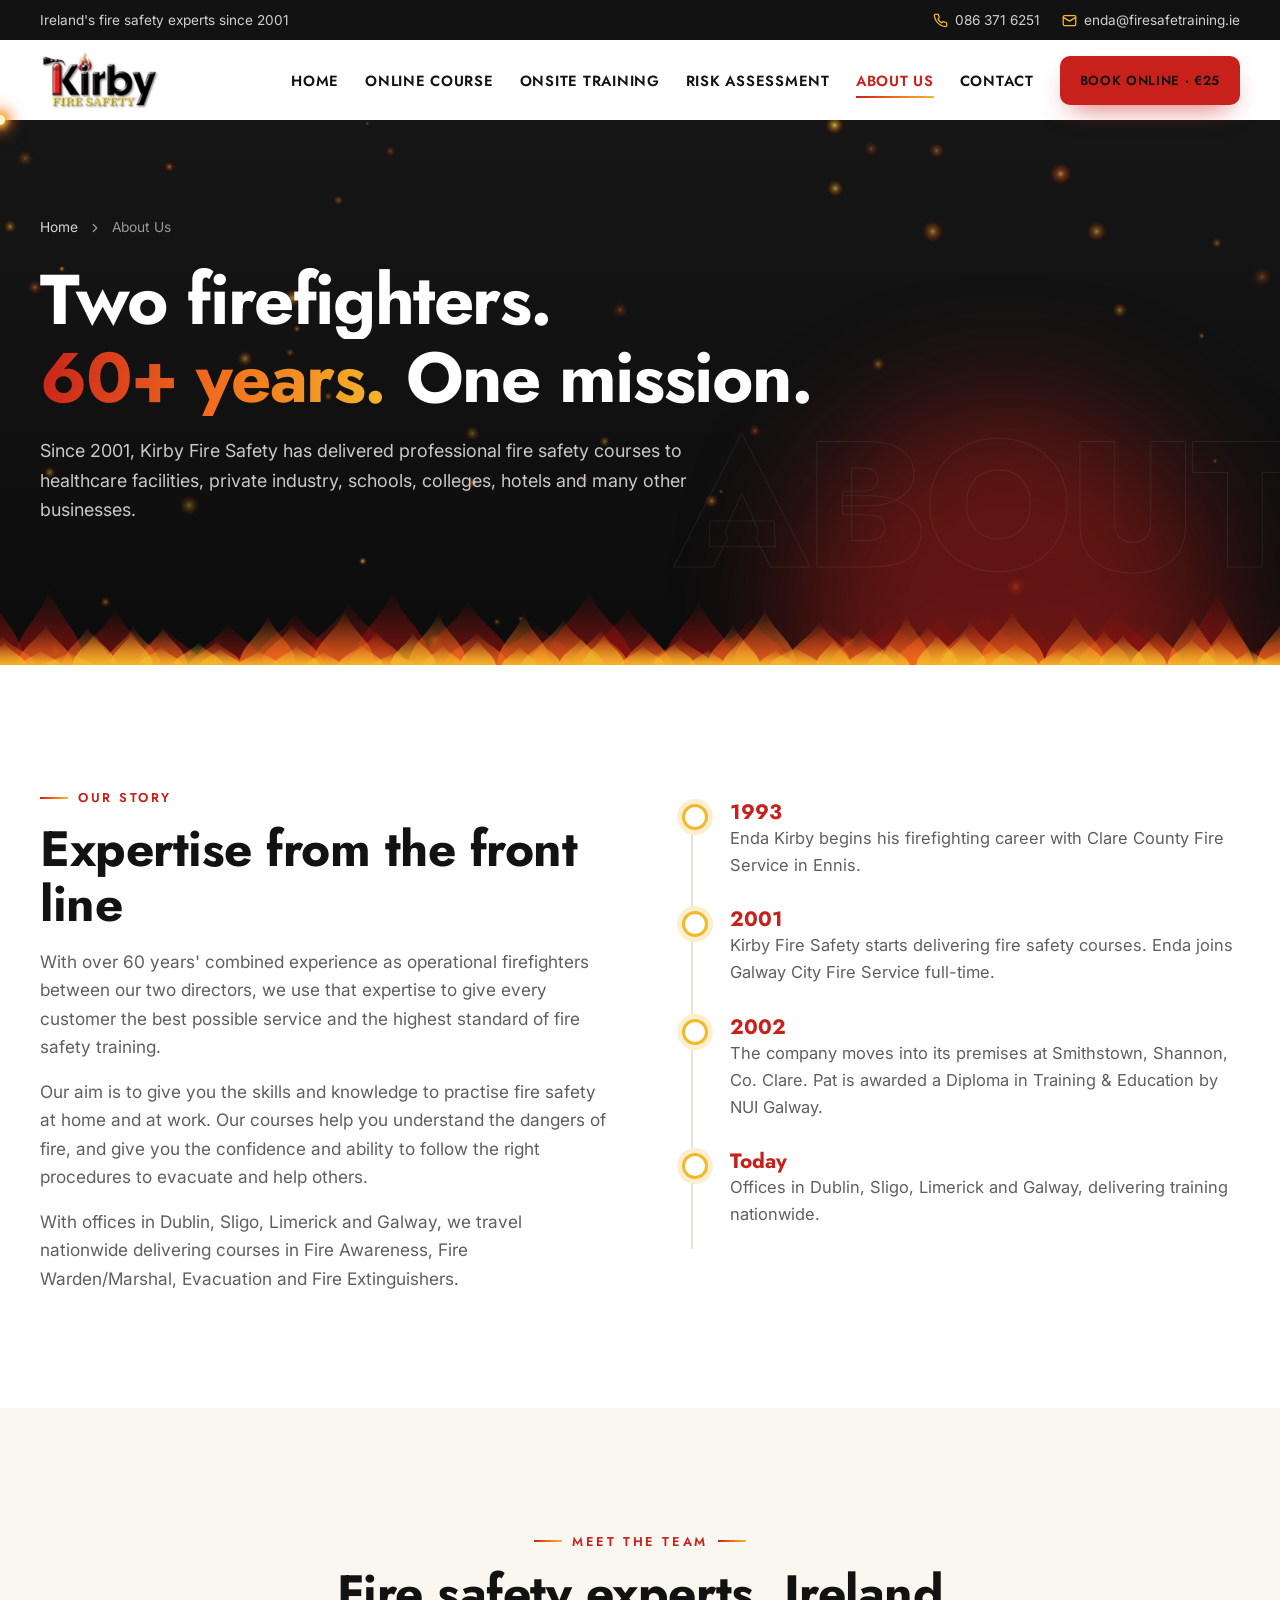
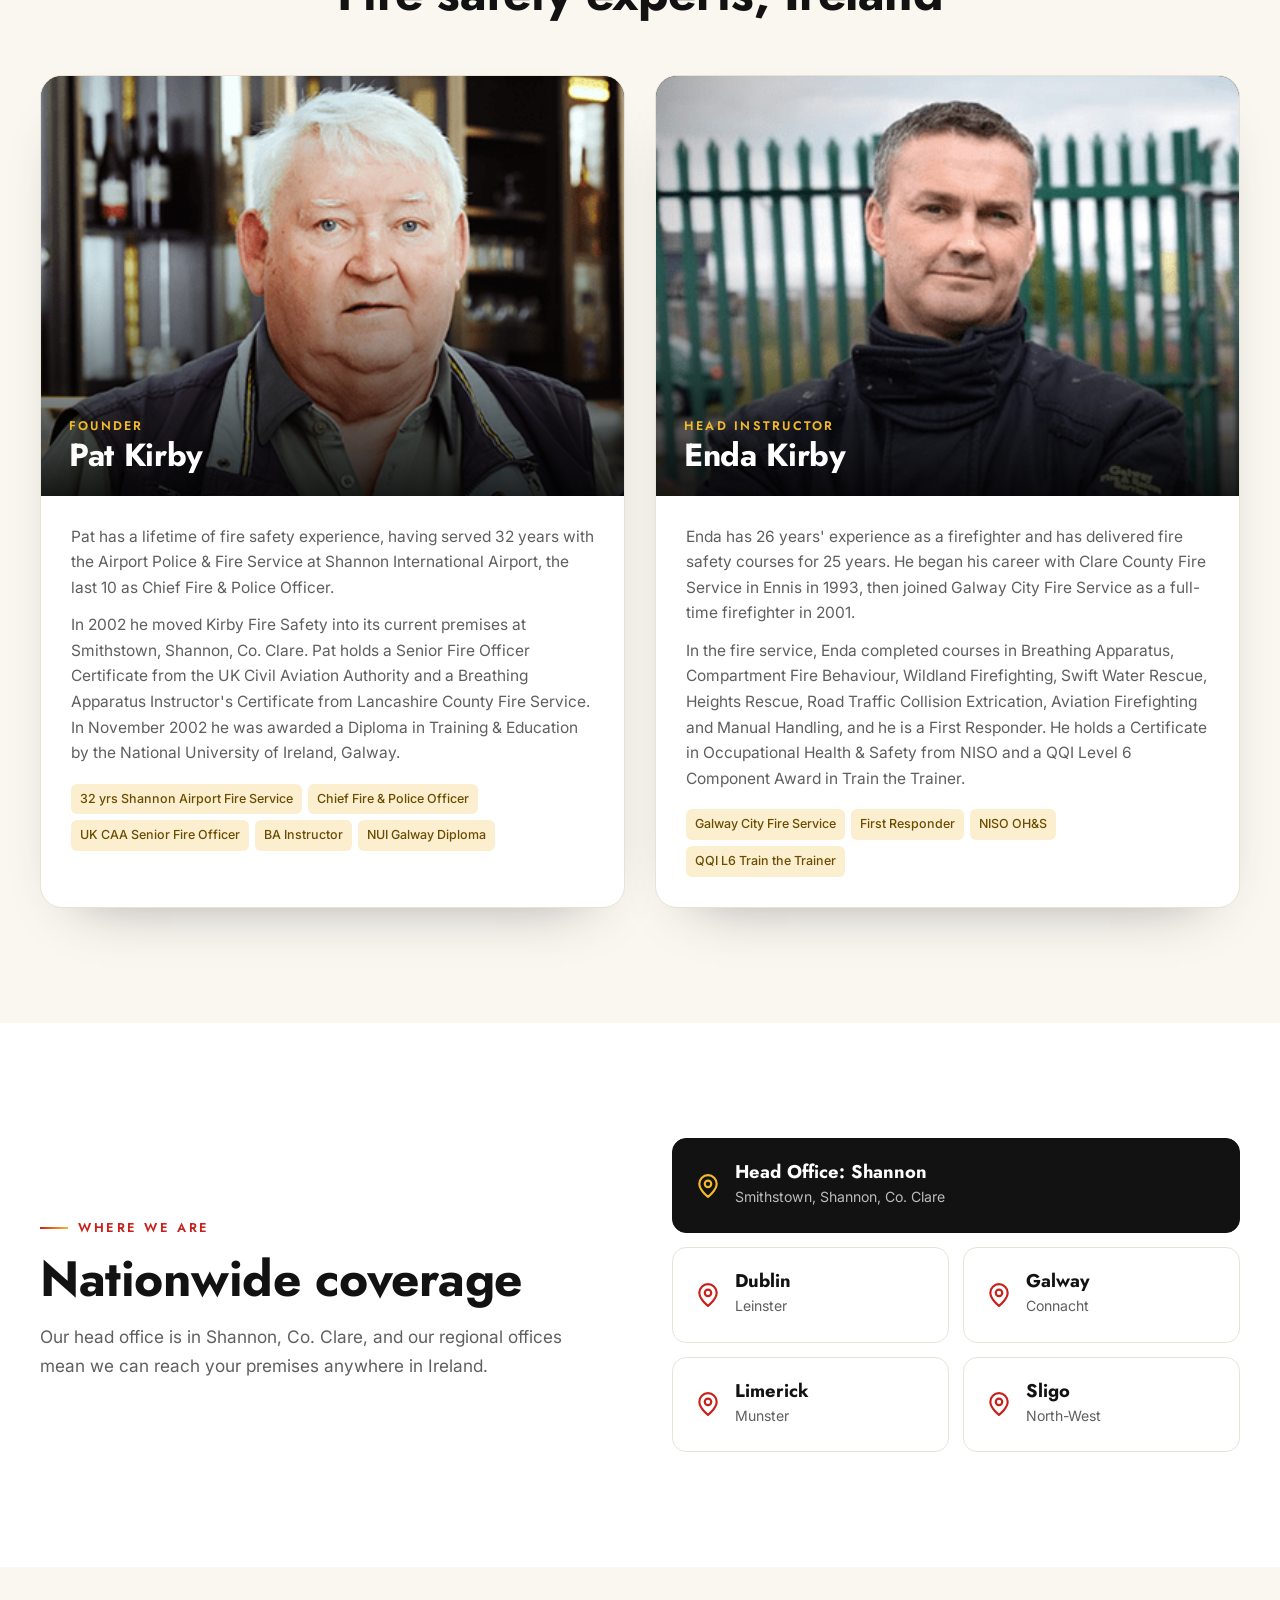
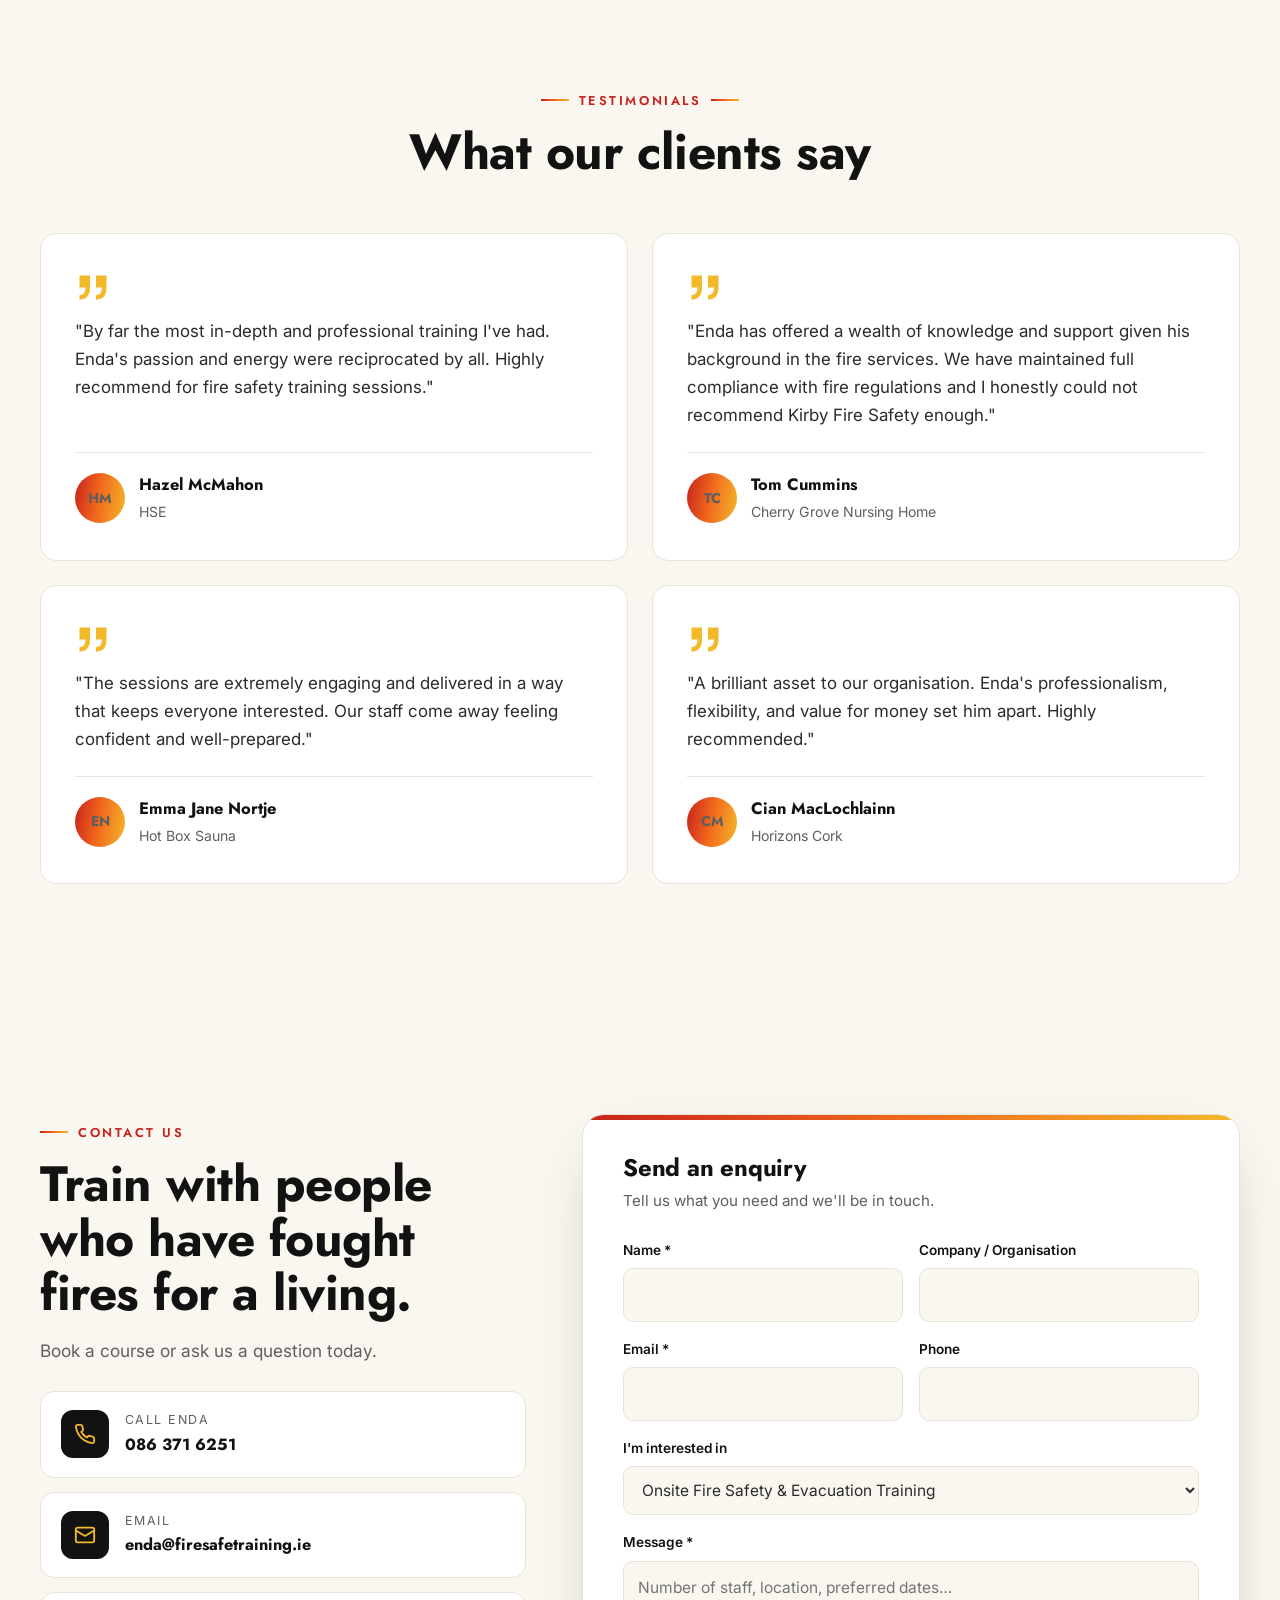
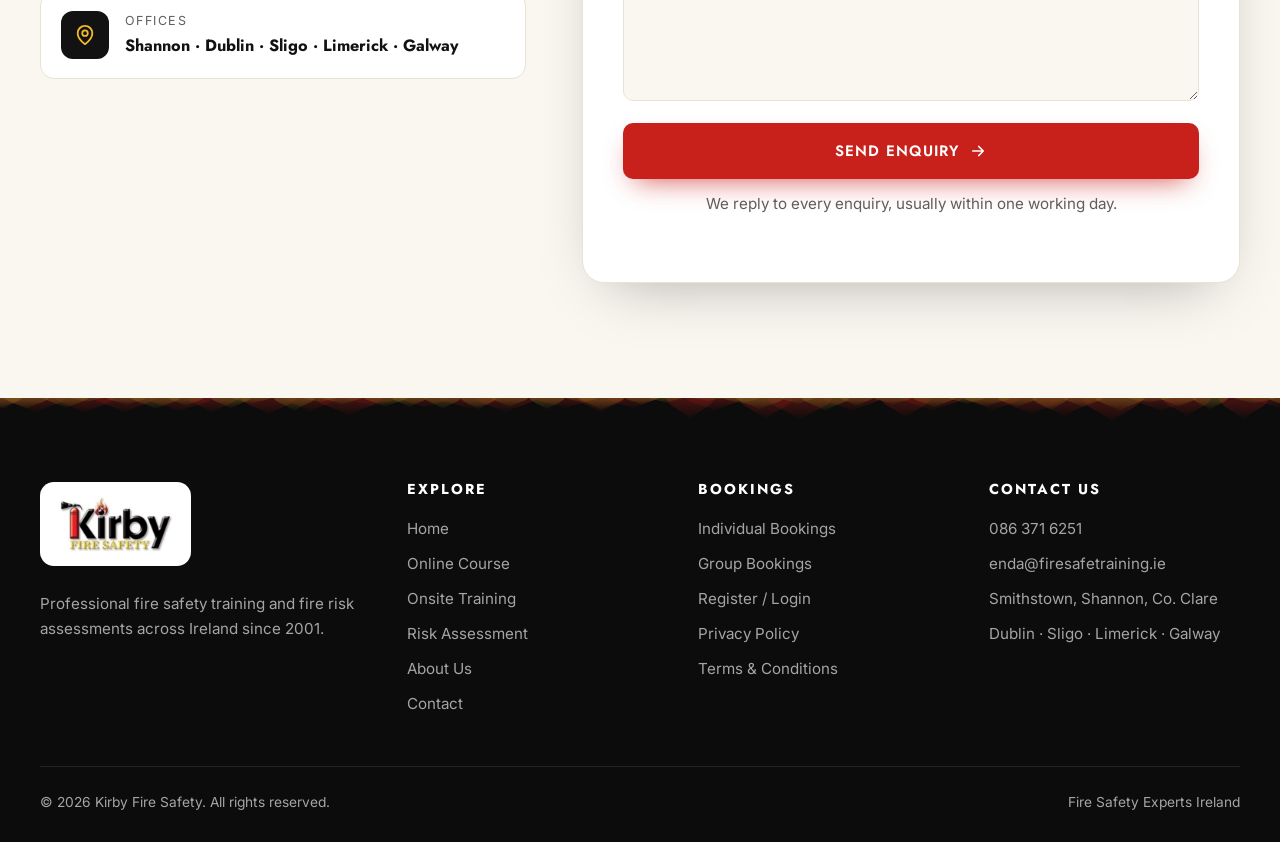
==== commit 59d91667: "Add working contact form to every page Enquiries are sent straight to enda@firesafetraining.ie via F" ====
--- a/about.html
+++ b/about.html
@@ -166,13 +166,39 @@
   </div>
 </section>
 
-<section class="band">
-  <div class="wrap">
-    <div><h2>Train with people who have fought fires for a living.</h2><p>Book a course or ask us a question today.</p></div>
-    <div class="row">
-      <a href="tel:+353863716251" class="btn btn-dark"><svg aria-hidden="true"><use href="#i-phone"/></svg>086 371 6251</a>
-      <a href="contact.html" class="btn btn-ghost">Get in touch <svg aria-hidden="true"><use href="#i-arrow"/></svg></a>
-    </div>
+<section class="section paper contact-strip" id="contact-form">
+  <div class="wrap contact-grid">
+    <div class="reveal left">
+      <span class="eyebrow">Contact Us</span>
+      <h2 class="h2">Train with people who have fought fires for a living.</h2>
+      <p class="lede">Book a course or ask us a question today.</p>
+      <div class="cinfo" style="margin-top:26px">
+        <a href="tel:+353863716251"><span class="ic"><svg aria-hidden="true"><use href="#i-phone"/></svg></span><span><small>Call Enda</small><b>086 371 6251</b></span></a>
+        <a href="mailto:enda@firesafetraining.ie"><span class="ic"><svg aria-hidden="true"><use href="#i-mail"/></svg></span><span><small>Email</small><b>enda@firesafetraining.ie</b></span></a>
+        <div class="ci"><span class="ic"><svg aria-hidden="true"><use href="#i-pin"/></svg></span><span><small>Offices</small><b>Shannon · Dublin · Sligo · Limerick · Galway</b></span></div>
+      </div>
+    </div>
+    
+    <form class="card enquiry-form reveal right" id="enquiry" novalidate>
+      <h3>Send an enquiry</h3>
+      <p>Tell us what you need and we'll be in touch.</p>
+      <div class="fields">
+        <div class="field"><label for="f-name">Name *</label><input id="f-name" name="name" required autocomplete="name"></div>
+        <div class="field"><label for="f-company">Company / Organisation</label><input id="f-company" name="company" autocomplete="organization"></div>
+        <div class="field"><label for="f-email">Email *</label><input id="f-email" name="email" type="email" required autocomplete="email"></div>
+        <div class="field"><label for="f-phone">Phone</label><input id="f-phone" name="phone" type="tel" autocomplete="tel"></div>
+        <div class="field full"><label for="f-service">I'm interested in</label><select id="f-service" name="service"><option>Onsite Fire Safety &amp; Evacuation Training</option><option>Advanced Onsite Training (Residential / Care Home)</option><option>Fire Warden / Marshal Training</option><option>Online Course: Group Registration</option><option>Fire Risk Assessment / Inspection</option><option>Something else</option></select></div>
+        <div class="field full"><label for="f-msg">Message *</label><textarea id="f-msg" name="message" required placeholder="Number of staff, location, preferred dates…"></textarea></div>
+        <input type="text" name="_honey" class="hp" tabindex="-1" autocomplete="off" aria-hidden="true">
+      </div>
+      <button type="submit" class="btn btn-red">Send Enquiry <svg aria-hidden="true"><use href="#i-arrow"/></svg></button>
+      <p class="form-note" role="status" aria-live="polite">We reply to every enquiry, usually within one working day.</p>
+      <div class="form-success" hidden>
+        <div class="ok-icon"><svg aria-hidden="true"><use href="#i-tick"/></svg></div>
+        <h3>Thank you!</h3>
+        <p>Your enquiry has been sent to our team. We'll be in touch shortly.</p>
+      </div>
+    </form>
   </div>
 </section></main>
 <footer>
--- a/assets/css/style.css
+++ b/assets/css/style.css
@@ -628,3 +628,15 @@
   .ext-wrap{padding:28px}
 }
 @media (max-width:680px){.report{transform:none;max-width:100%}.report .stamp{right:6px;bottom:-30px;width:96px;height:96px}}
+
+/* ---------- Enquiry form states ---------- */
+.hp{position:absolute!important;left:-9999px;width:1px;height:1px;opacity:0}
+.enquiry-form .form-note a{color:var(--red);font-weight:600}
+.enquiry-form.sending .btn{opacity:.7;pointer-events:none}
+.enquiry-form.sending .btn::after{content:"";width:16px;height:16px;border-radius:50%;border:2px solid rgba(255,255,255,.4);border-top-color:#fff;animation:spin .7s linear infinite}
+.form-success{position:absolute;inset:0;z-index:3;background:#fff;display:grid;place-content:center;justify-items:center;text-align:center;padding:40px;gap:10px;animation:panelIn .5s var(--ease)}
+.form-success[hidden]{display:none}
+.form-success .ok-icon{width:84px;height:84px;border-radius:50%;background:var(--fire);display:grid;place-items:center;box-shadow:0 18px 40px -16px rgba(200,33,27,.8);margin-bottom:8px}
+.form-success .ok-icon svg{width:40px;height:40px;color:#fff}
+.form-success p{color:var(--muted);max-width:320px}
+.contact-strip .cinfo b{font-size:1.02rem}
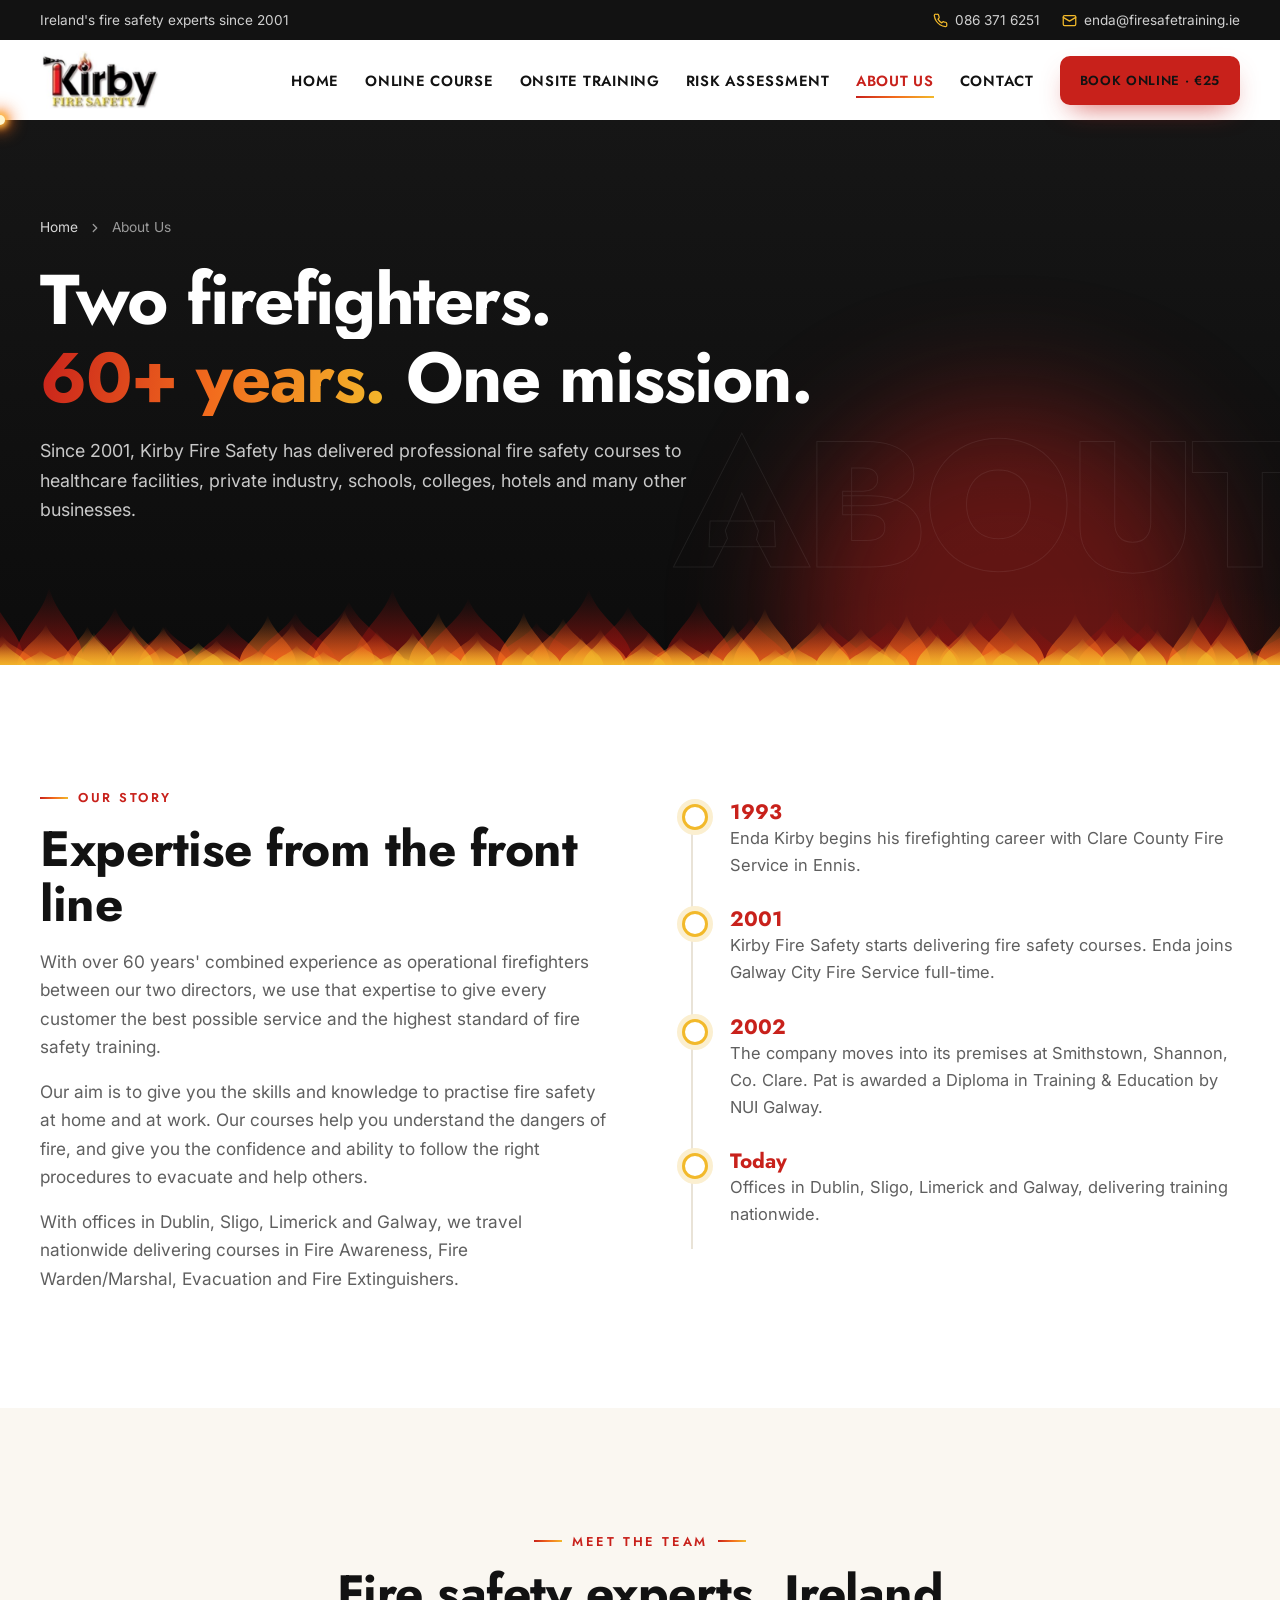
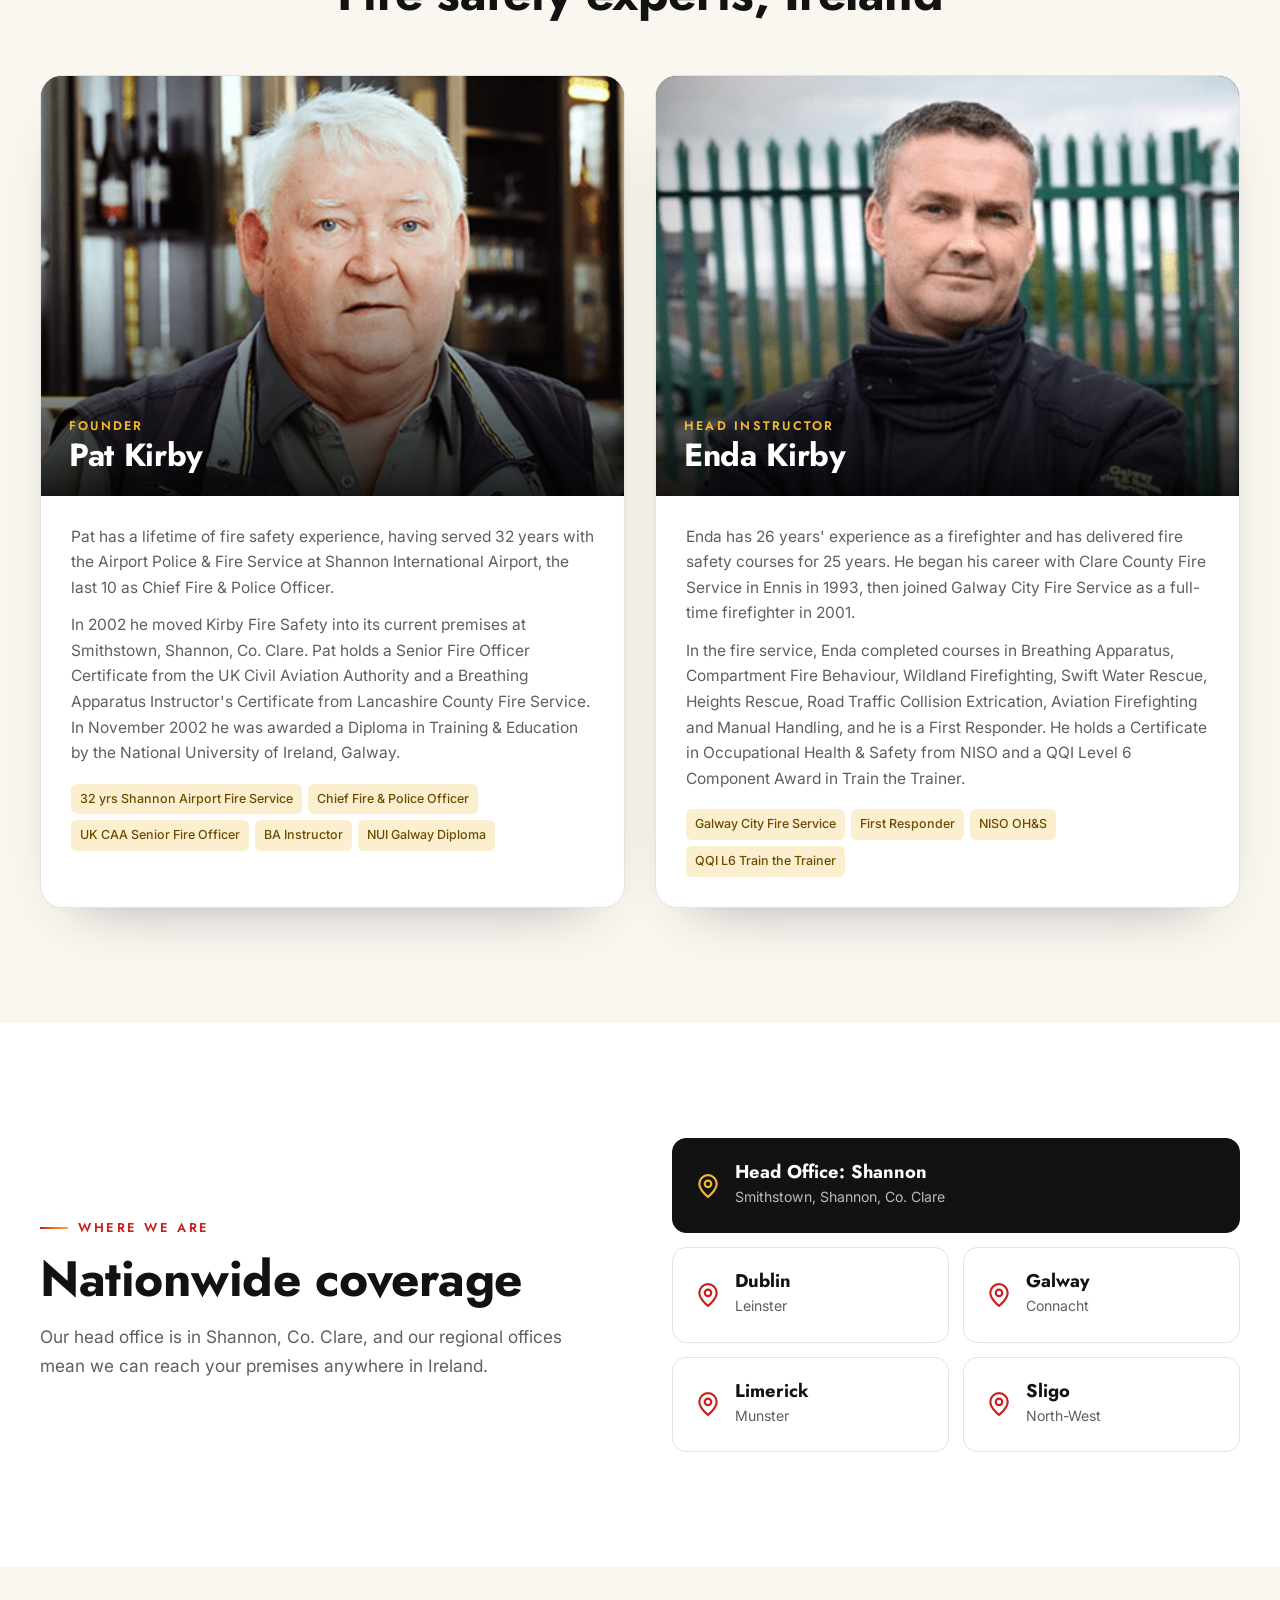
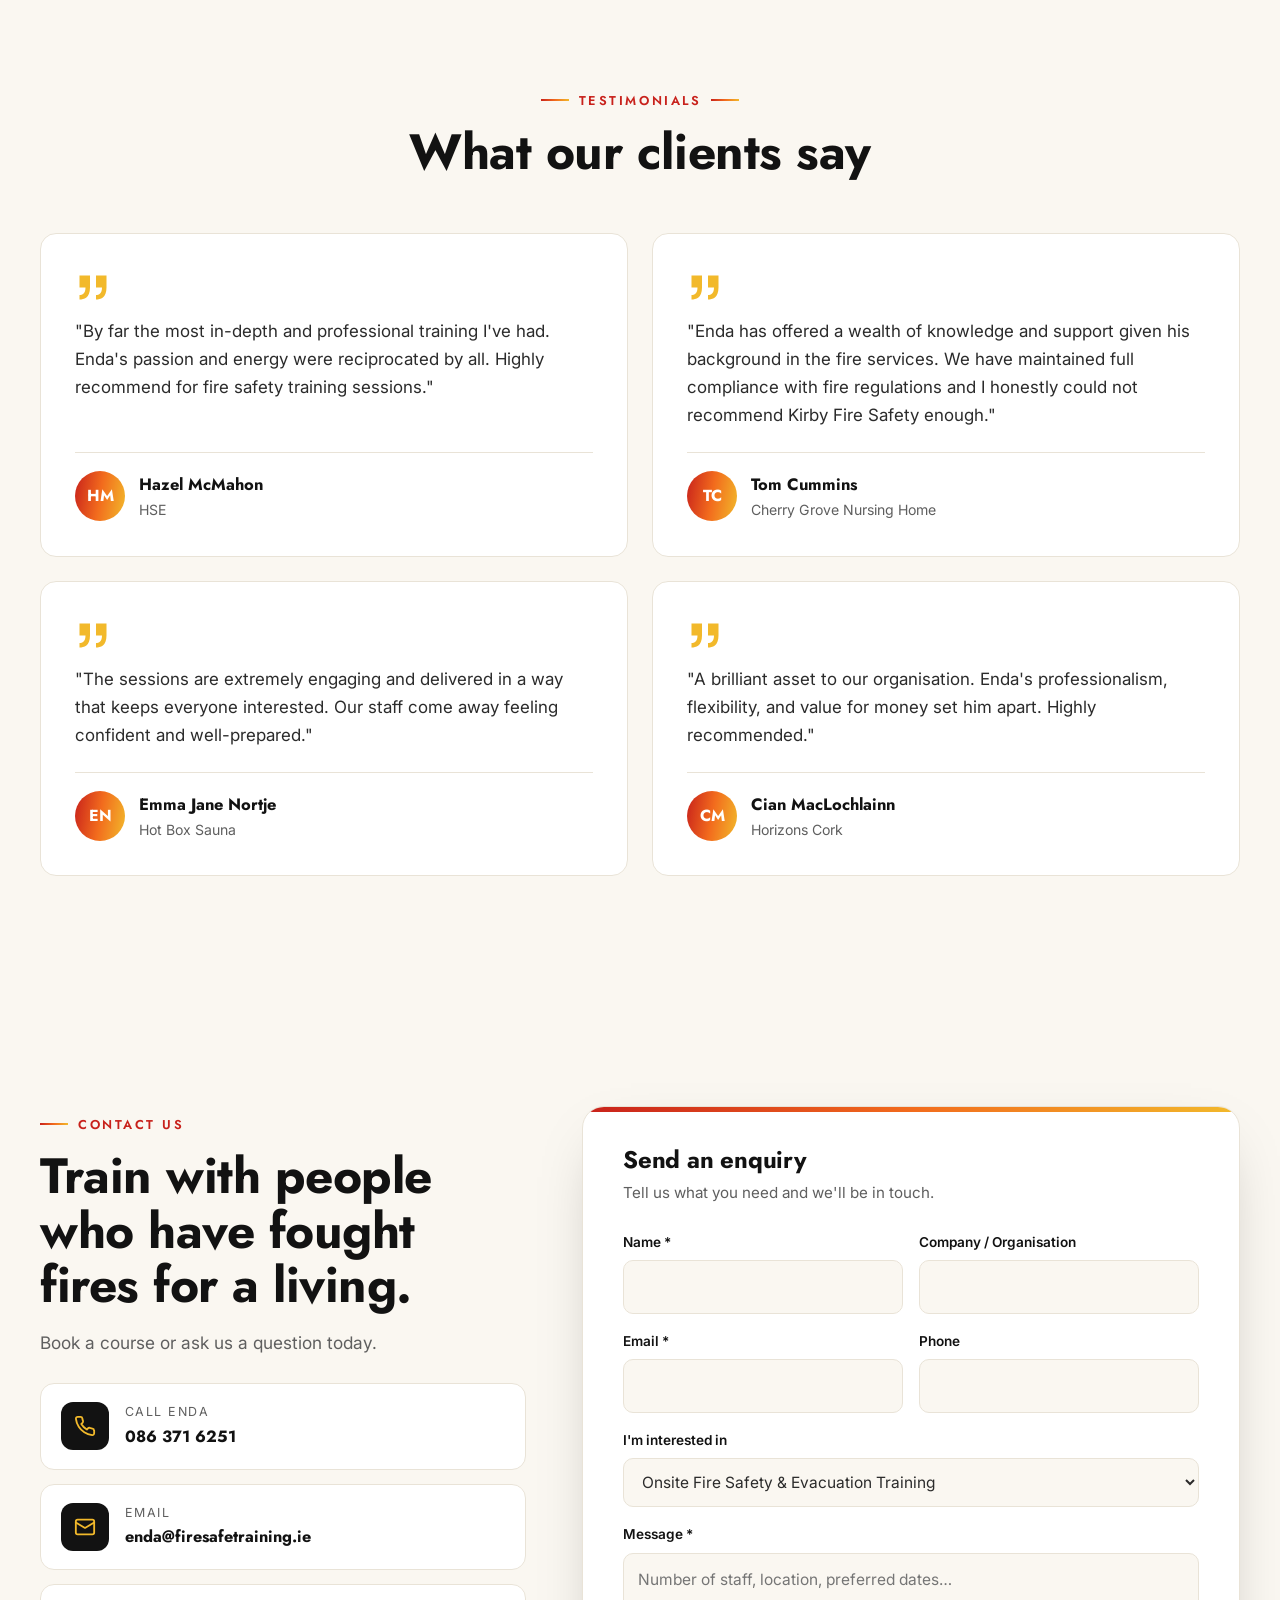
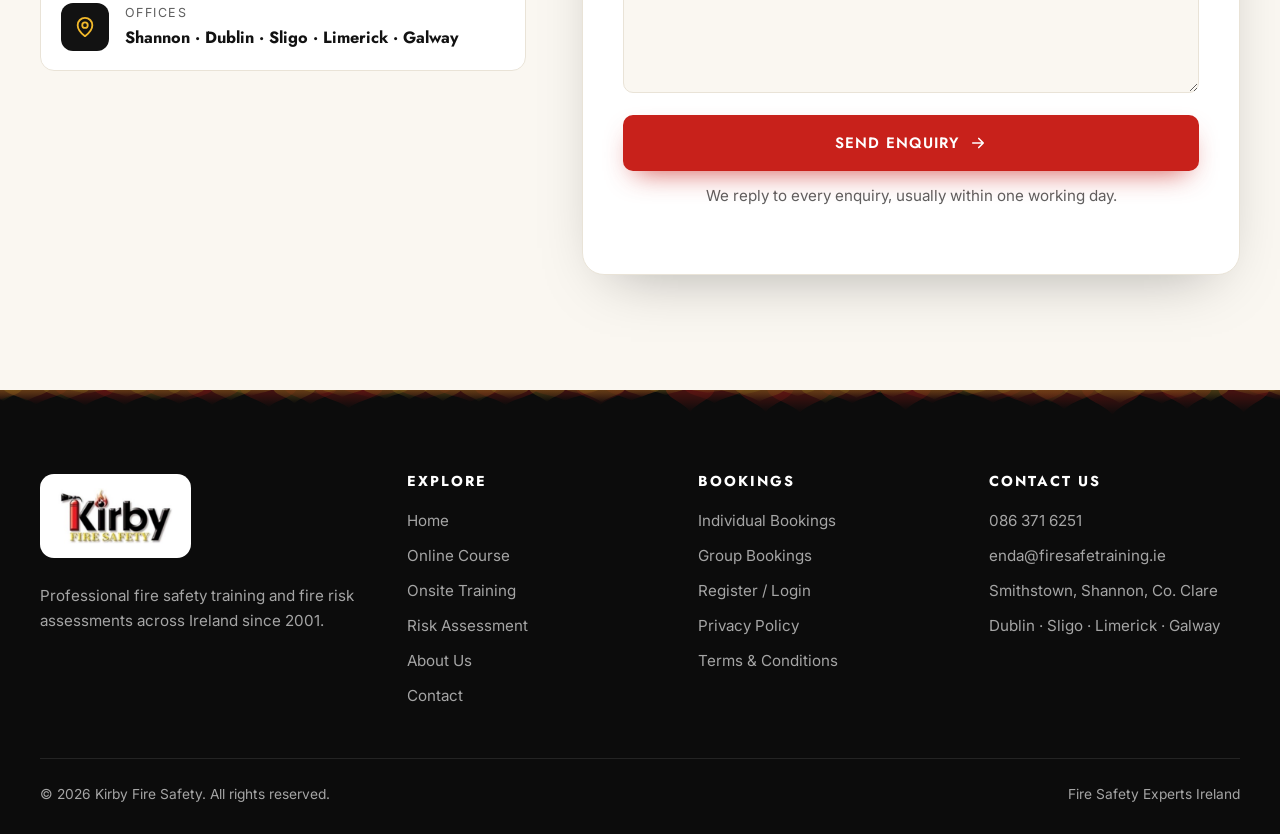
==== commit cc4e043b: "Fix sideways scrolling, review slider and page transitions - Stop the page dragging left/right on ph" ====
--- a/about.html
+++ b/about.html
@@ -18,7 +18,6 @@
 <script>(function(){var d=document.documentElement;d.classList.remove('no-js');})();</script>
 </head>
 <body>
-<div class="curtain" aria-hidden="true"><i></i><i></i><i></i><i></i><i></i></div>
 <svg width="0" height="0" style="position:absolute" aria-hidden="true"><defs>
 <symbol id="i-phone" viewBox="0 0 24 24" fill="none" stroke="currentColor" stroke-width="2" stroke-linecap="round" stroke-linejoin="round"><path d="M22 16.9v3a2 2 0 0 1-2.2 2 19.8 19.8 0 0 1-8.6-3.1 19.5 19.5 0 0 1-6-6A19.8 19.8 0 0 1 2.1 4.2 2 2 0 0 1 4.1 2h3a2 2 0 0 1 2 1.7c.1.9.4 1.8.7 2.7a2 2 0 0 1-.5 2.1L8 9.8a16 16 0 0 0 6 6l1.3-1.3a2 2 0 0 1 2.1-.4c.9.3 1.8.6 2.7.7a2 2 0 0 1 1.7 2z"/></symbol>
 <symbol id="i-mail" viewBox="0 0 24 24" fill="none" stroke="currentColor" stroke-width="2" stroke-linecap="round" stroke-linejoin="round"><rect x="2" y="4" width="20" height="16" rx="2"/><path d="m22 7-10 6L2 7"/></symbol>
--- a/assets/css/style.css
+++ b/assets/css/style.css
@@ -13,6 +13,8 @@
 }
 *{box-sizing:border-box;margin:0;padding:0}
 html{scroll-behavior:smooth;scroll-padding-top:90px}
+html,body{overflow-x:hidden}
+@supports (overflow:clip){html,body{overflow-x:clip}}
 body{font-family:var(--body);color:var(--text);background:var(--white);line-height:1.65;font-size:16.5px;-webkit-font-smoothing:antialiased;overflow-x:hidden}
 img,video,svg{max-width:100%;display:block}
 a{color:inherit}
@@ -82,19 +84,21 @@
 .nav-open .burger span::before{top:0;transform:rotate(45deg)}
 .nav-open .burger span::after{top:0;transform:rotate(-45deg)}
 
-/* ---------- Page transition curtain ---------- */
-.curtain{position:fixed;inset:0;z-index:200;pointer-events:none;display:grid;grid-template-columns:repeat(5,1fr)}
-.curtain i{background:var(--ink);transform-origin:top;animation:curtainOut .7s var(--ease) both}
-.curtain i:nth-child(1){animation-delay:.02s;background:var(--red-dark)}
-.curtain i:nth-child(2){animation-delay:.07s;background:var(--red)}
-.curtain i:nth-child(3){animation-delay:.12s;background:var(--orange)}
-.curtain i:nth-child(4){animation-delay:.17s;background:var(--gold)}
-.curtain i:nth-child(5){animation-delay:.22s;background:var(--ink)}
-@keyframes curtainOut{from{transform:scaleY(1)}to{transform:scaleY(0)}}
-.curtain.done i{animation:none;transform:scaleY(0)}
-.leaving .curtain i{transform-origin:bottom;animation:curtainIn .45s var(--ease) both}
-@keyframes curtainIn{from{transform:scaleY(0)}to{transform:scaleY(1)}}
-.has-intro .curtain{display:none}
+/* ---------- Page transitions (native cross-page View Transitions) ----------
+   Browsers that support it get a smooth cross-fade; others navigate normally. */
+@view-transition{navigation:auto}
+::view-transition-old(root){animation:vtOut .28s cubic-bezier(.4,0,1,1) both}
+::view-transition-new(root){animation:vtIn .45s var(--ease) both}
+@keyframes vtOut{to{opacity:0;transform:translateY(-12px)}}
+@keyframes vtIn{from{opacity:0;transform:translateY(18px)}}
+header.site{view-transition-name:site-header}
+::view-transition-group(site-header){animation:none}
+.topbar{view-transition-name:site-topbar}
+::view-transition-group(site-topbar){animation:none}
+/* On arrival, the page content eases in */
+main{animation:pageIn .6s var(--ease) both}
+@keyframes pageIn{from{opacity:0;transform:translateY(14px)}}
+.has-intro main{animation:none}
 
 /* ---------- Embers canvas & glows ---------- */
 .embers-canvas{position:absolute;inset:0;width:100%;height:100%;z-index:0;pointer-events:none}
@@ -393,14 +397,14 @@
 
 /* ---------- Testimonials ---------- */
 .slider{position:relative;max-width:900px;margin-inline:auto}
-.slides{position:relative;min-height:290px}
-.slide{position:absolute;inset:0;text-align:center;opacity:0;transform:translateY(16px);transition:opacity .6s,transform .6s var(--ease);pointer-events:none}
-.slide.on{opacity:1;transform:none;pointer-events:auto;position:relative}
+.slides{display:grid}
+.slide{grid-area:1/1;align-self:center;text-align:center;opacity:0;visibility:hidden;transform:translateY(16px);transition:opacity .6s,transform .6s var(--ease),visibility 0s .6s;pointer-events:none}
+.slide.on{opacity:1;visibility:visible;transform:none;pointer-events:auto;transition:opacity .6s .15s,transform .6s var(--ease) .15s,visibility 0s}
 .slide blockquote{font-family:var(--head);font-weight:500;font-size:clamp(1.3rem,2.6vw,1.9rem);line-height:1.4;color:#fff}
 .slide .who{margin-top:28px;display:flex;justify-content:center;align-items:center;gap:14px}
 .avatar{width:50px;height:50px;border-radius:50%;background:var(--fire);color:#fff;display:grid;place-items:center;font-family:var(--head);font-weight:700}
 .slide .who b{display:block;font-family:var(--head);color:#fff;text-align:left}
-.slide .who span{color:#aaa;font-size:.9rem;display:block;text-align:left}
+.slide .who div span{color:#aaa;font-size:.9rem;display:block;text-align:left}
 .qmark{width:64px;height:64px;color:var(--gold);margin:0 auto 22px;opacity:.9}
 .dots{display:flex;justify-content:center;gap:10px;margin-top:34px}
 .dots button{width:34px;height:5px;border-radius:3px;border:0;background:rgba(255,255,255,.2);cursor:pointer;position:relative;overflow:hidden}
@@ -413,7 +417,7 @@
 .tcard blockquote{font-size:1.06rem;flex:1;margin-bottom:22px}
 .tcard .who{display:flex;align-items:center;gap:14px;border-top:1px solid var(--line);padding-top:18px}
 .tcard .who b{display:block;font-family:var(--head);color:var(--ink)}
-.tcard .who span{font-size:.88rem;color:var(--muted)}
+.tcard .who div span{font-size:.88rem;color:var(--muted);display:block}
 
 /* ---------- CTA band ---------- */
 .band{position:relative;overflow:hidden;background:linear-gradient(110deg,var(--red-dark),var(--red) 35%,var(--orange) 75%,var(--gold));background-size:200% 100%;animation:shift 10s ease-in-out infinite alternate;padding:70px 0;color:#fff}
@@ -577,7 +581,6 @@
   .call-fab{display:grid;position:fixed;left:20px;bottom:20px;width:54px;height:54px;border-radius:50%;background:var(--red);color:#fff;place-items:center;z-index:40;box-shadow:0 10px 25px -8px rgba(200,33,27,.7);opacity:0;transform:translateY(16px);pointer-events:none;transition:.3s}
   .call-fab.show{opacity:1;transform:none;pointer-events:auto}
   .call-fab svg{width:24px;height:24px}
-  .slides{min-height:380px}
 }
 @media (max-width:960px){header.site{backdrop-filter:none;-webkit-backdrop-filter:none;background:#fff}}
 
@@ -640,3 +643,8 @@
 .form-success .ok-icon svg{width:40px;height:40px;color:#fff}
 .form-success p{color:var(--muted);max-width:320px}
 .contact-strip .cinfo b{font-size:1.02rem}
+
+/* Avatars keep their initials centred */
+.who .avatar{display:grid;place-items:center;flex:none;color:#fff;font-size:1rem;text-align:center;line-height:1}
+/* On phones and tablets, slide-ins come from below (no sideways overflow) */
+@media (max-width:1024px){.reveal.left,.reveal.right{transform:translateY(34px)}}
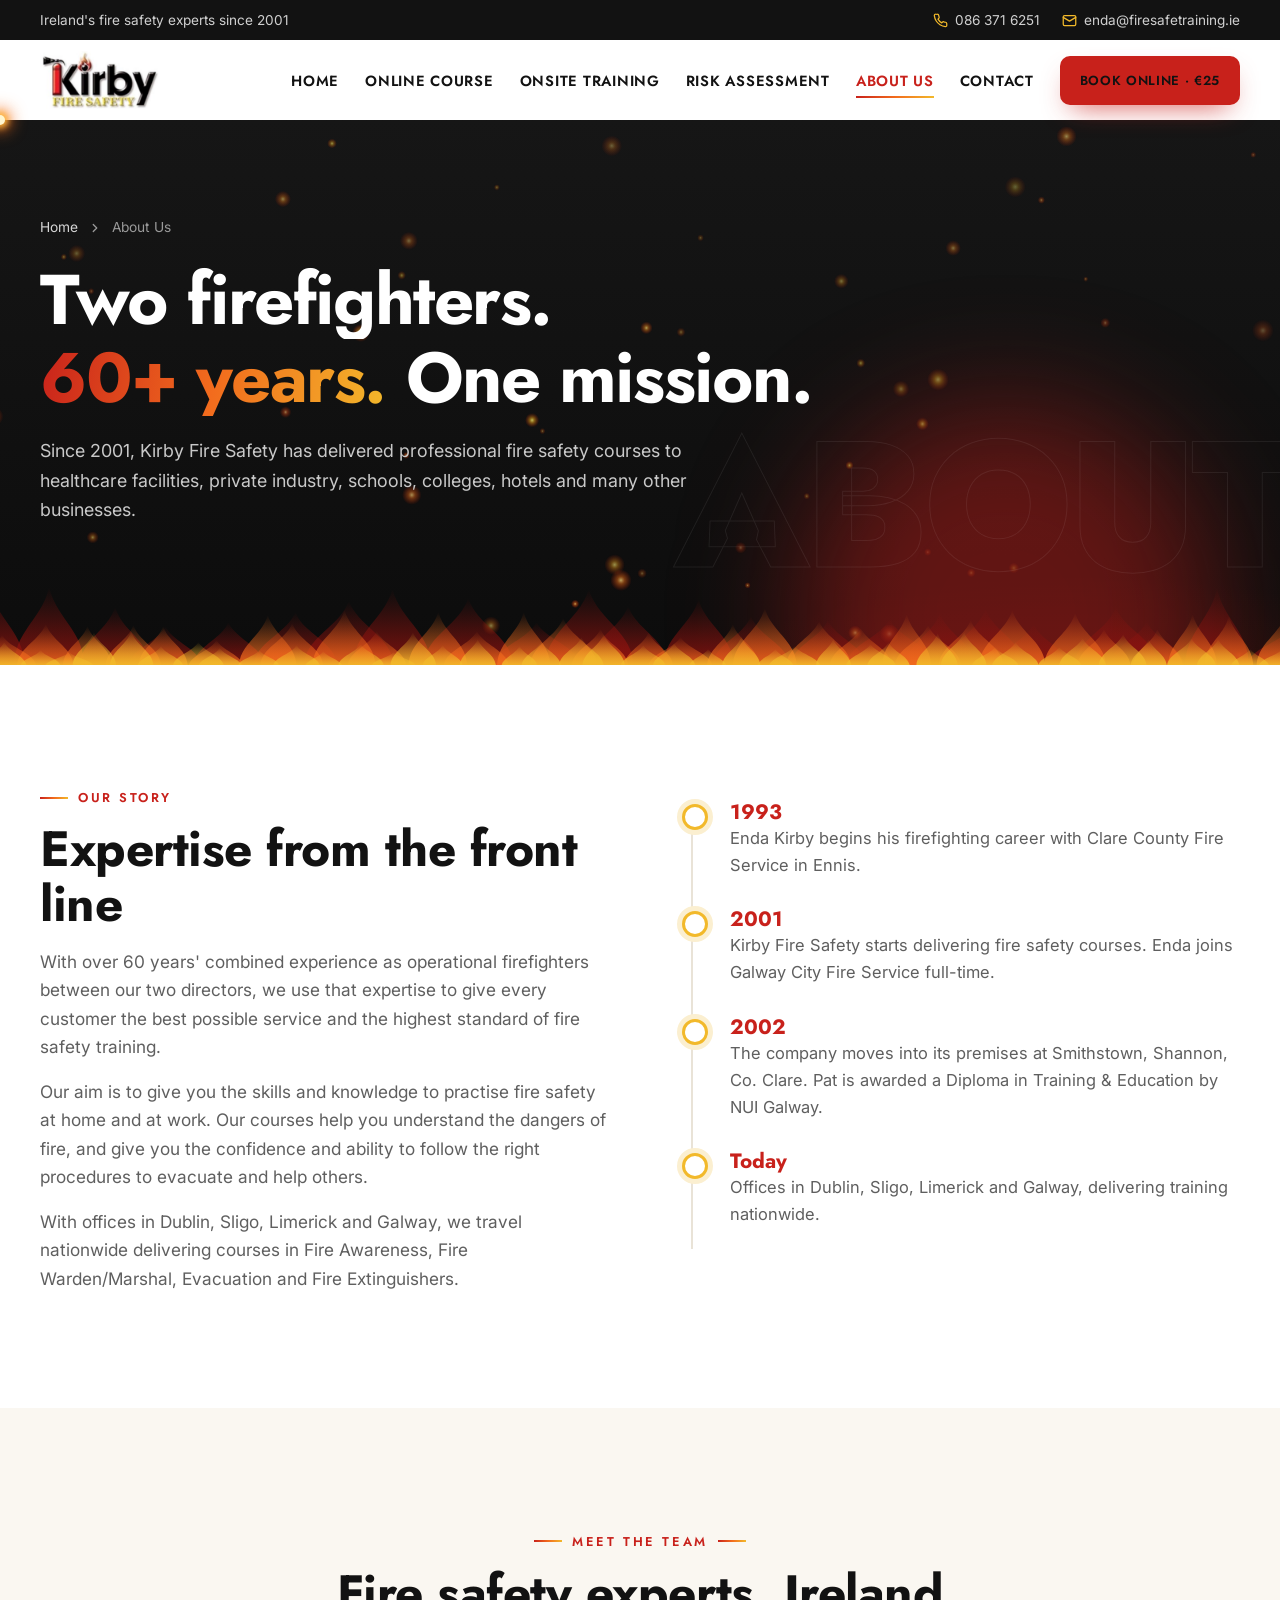
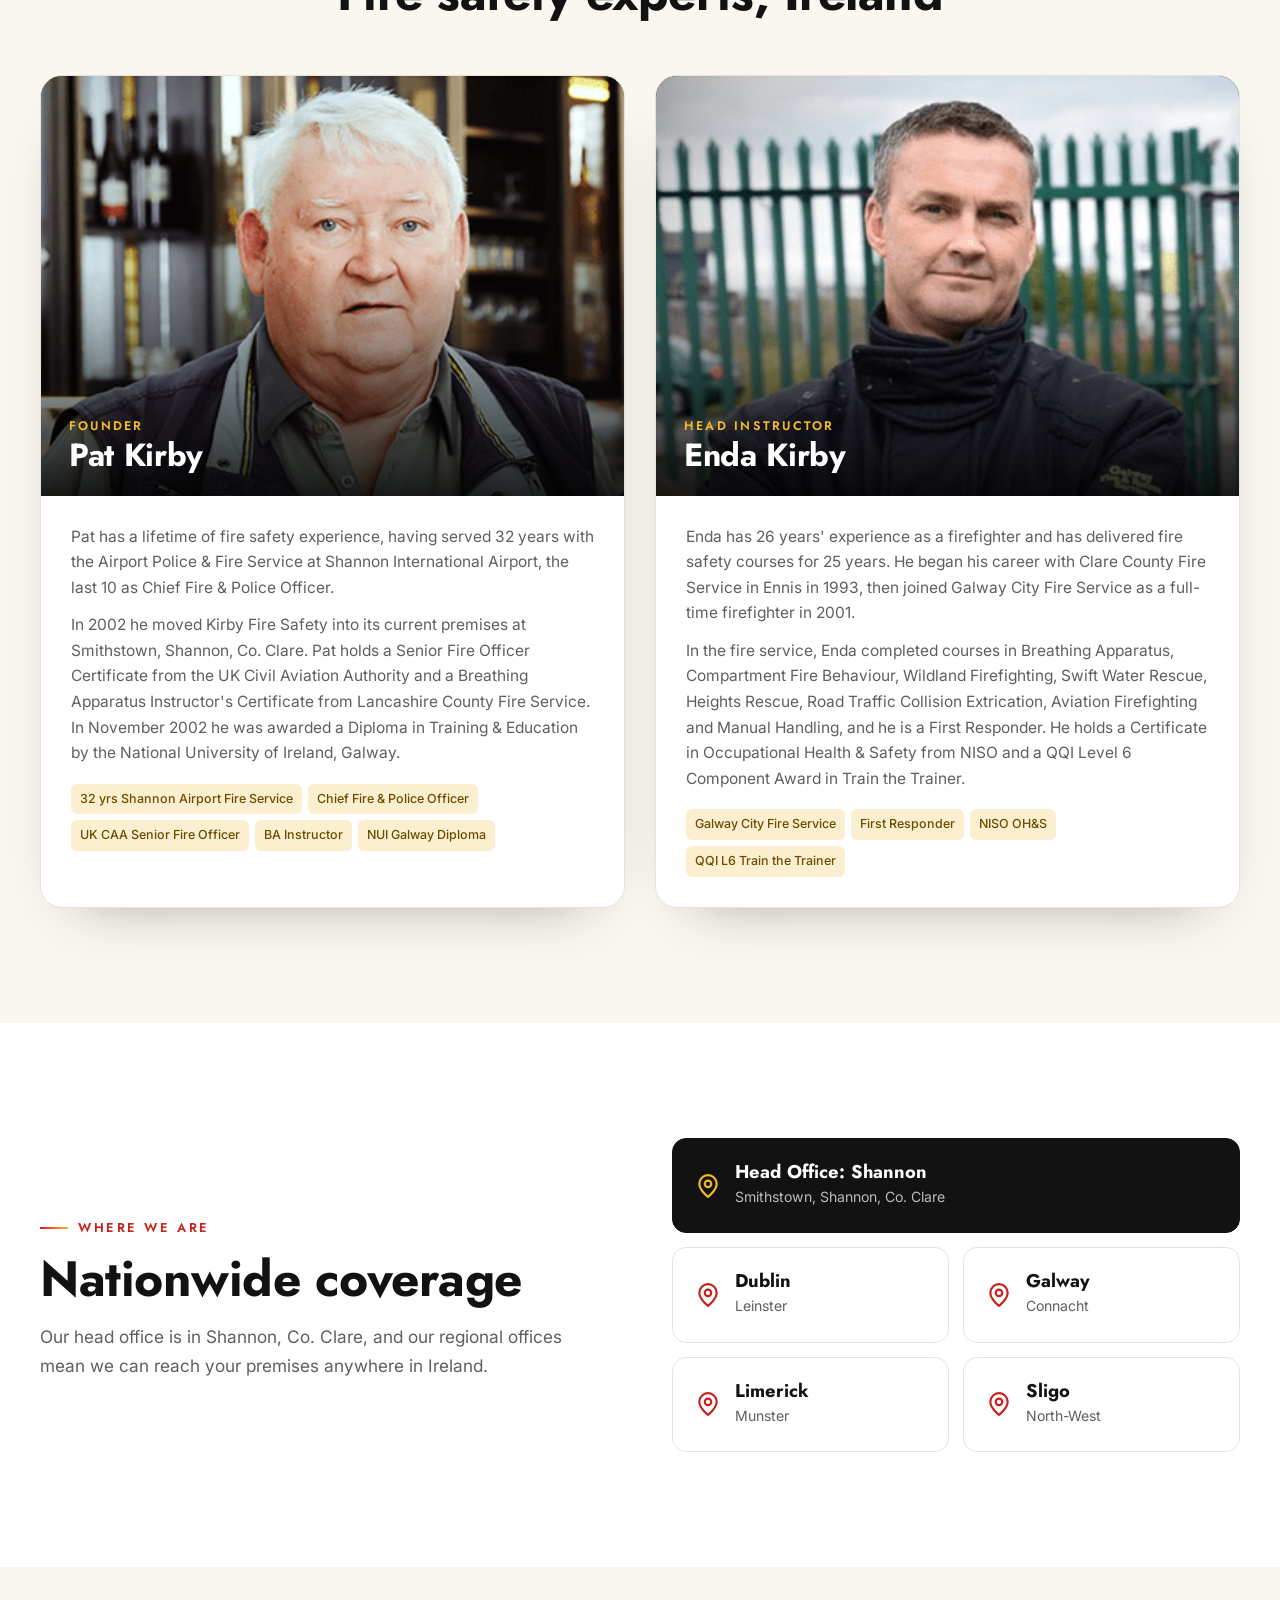
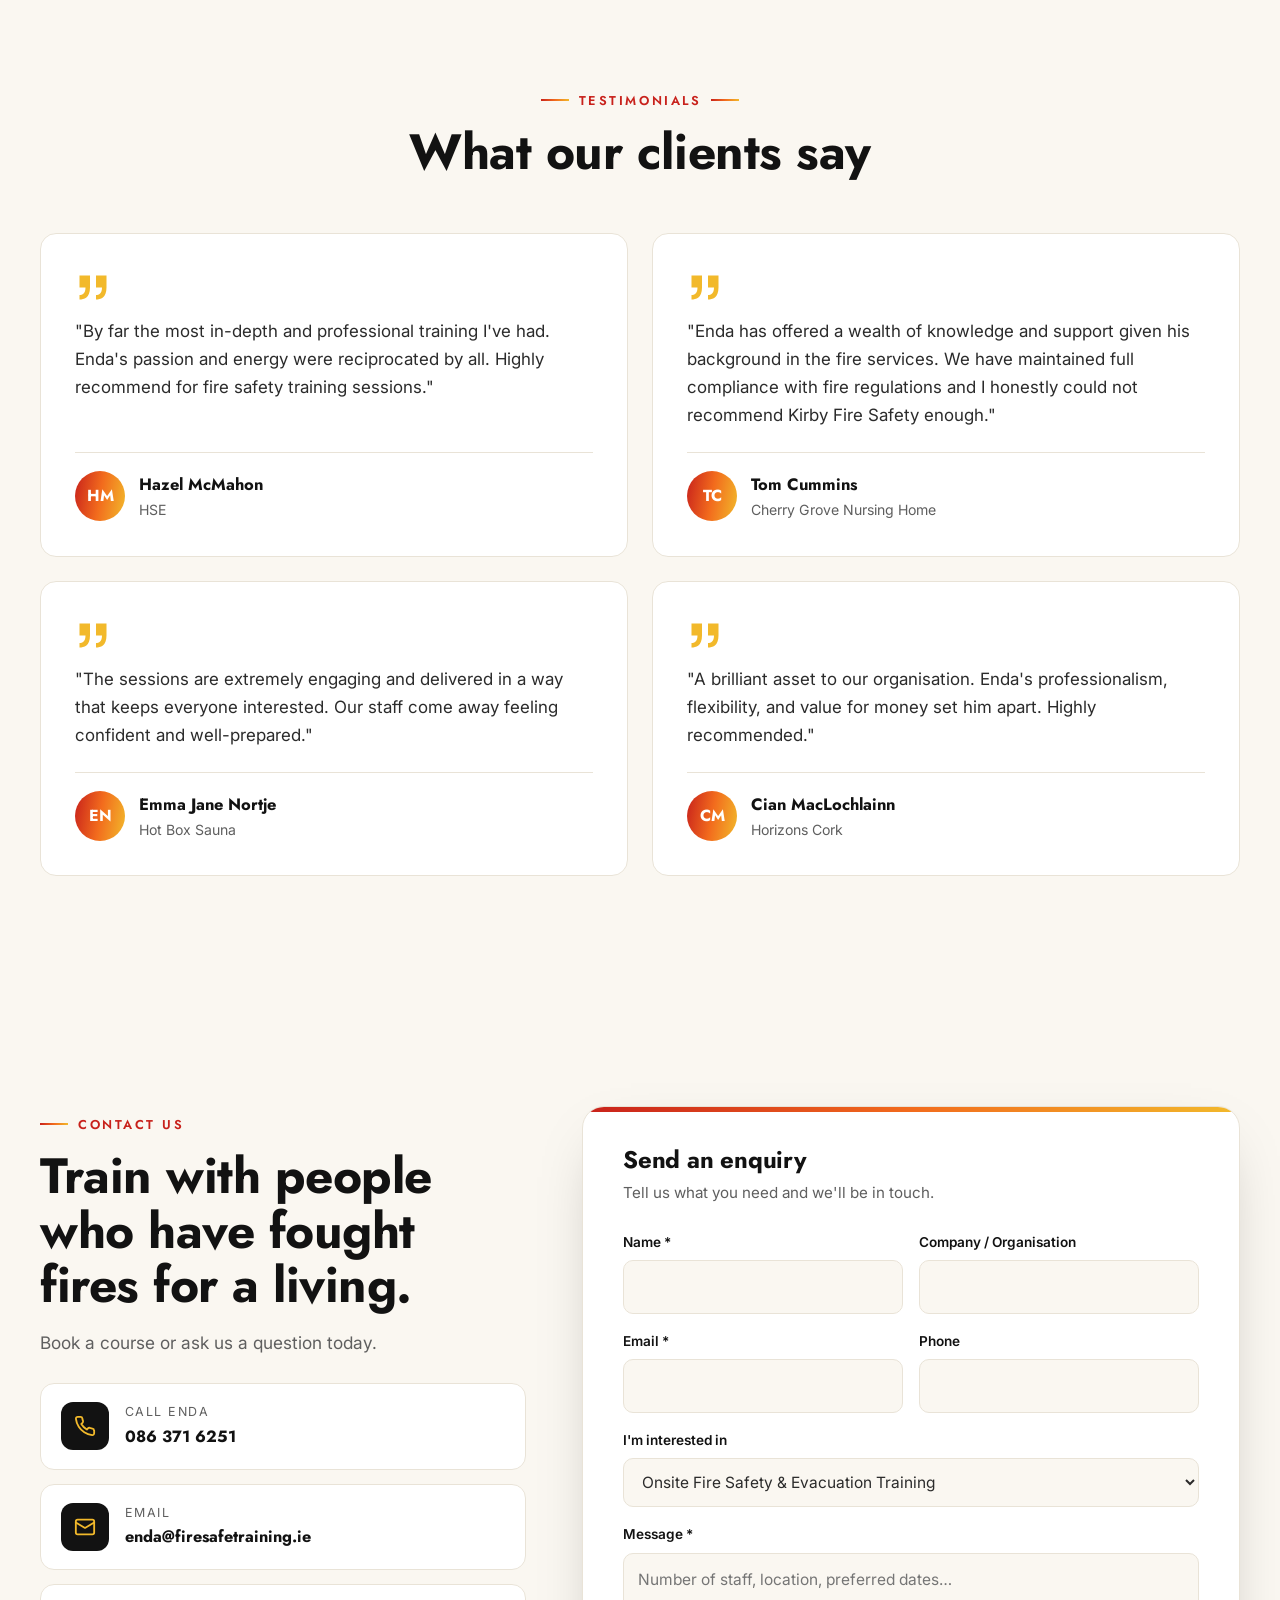
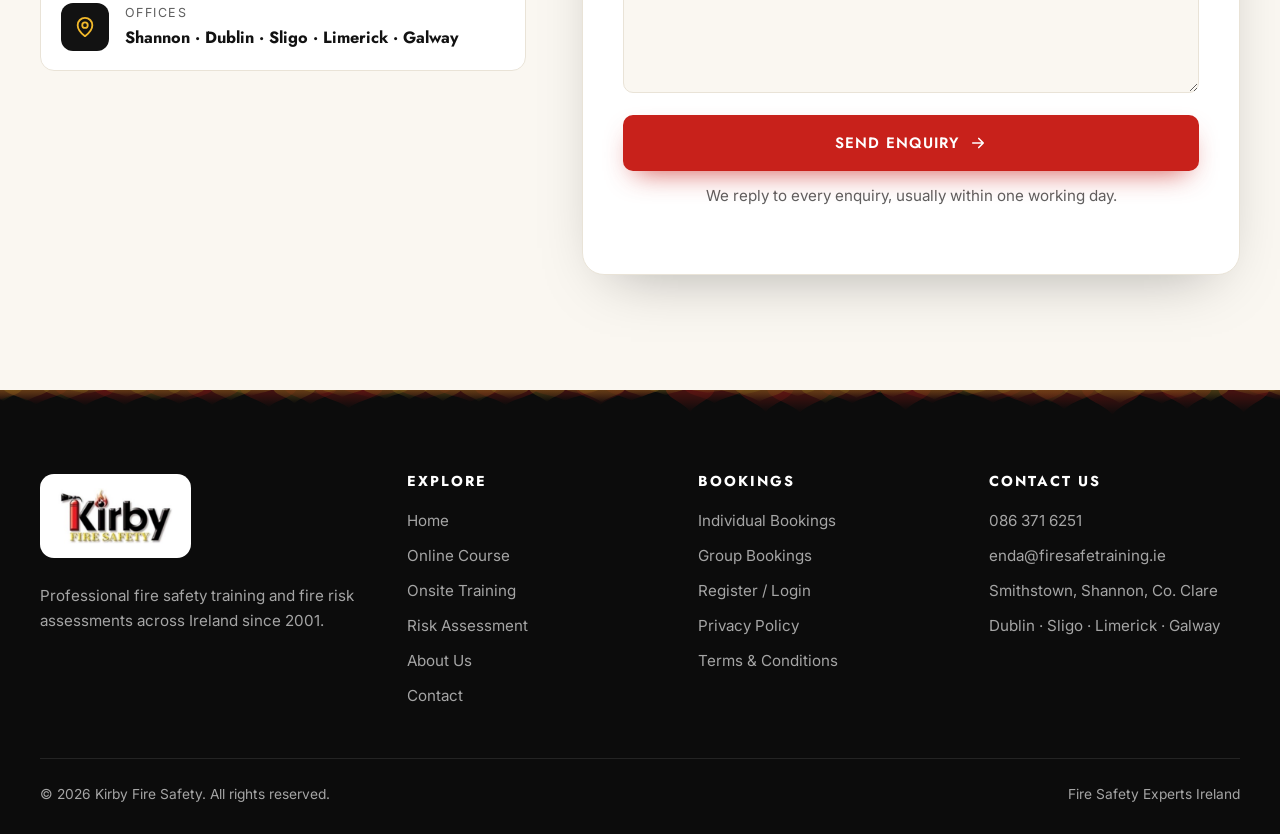
==== commit c276e1ff: "Force fresh files on every update and lock sideways panning - Versioned CSS/JS links so browsers alw" ====
--- a/about.html
+++ b/about.html
@@ -14,7 +14,7 @@
 <link rel="preconnect" href="https://fonts.googleapis.com">
 <link rel="preconnect" href="https://fonts.gstatic.com" crossorigin>
 <link href="https://fonts.googleapis.com/css2?family=Jost:wght@500;600;700;800&family=Inter:wght@400;500;600&display=swap" rel="stylesheet">
-<link rel="stylesheet" href="assets/css/style.css">
+<link rel="stylesheet" href="assets/css/style.css?v=56d39f4b">
 <script>(function(){var d=document.documentElement;d.classList.remove('no-js');})();</script>
 </head>
 <body>
@@ -228,6 +228,6 @@
 </footer>
 <a href="tel:+353863716251" class="call-fab" aria-label="Call Kirby Fire Safety"><svg aria-hidden="true"><use href="#i-phone"/></svg></a>
 <button class="to-top" id="toTop" aria-label="Back to top"><svg aria-hidden="true"><use href="#i-up"/></svg></button>
-<script src="assets/js/main.js"></script>
+<script src="assets/js/main.js?v=c16ca118"></script>
 </body>
 </html>
--- a/assets/css/style.css
+++ b/assets/css/style.css
@@ -648,3 +648,14 @@
 .who .avatar{display:grid;place-items:center;flex:none;color:#fff;font-size:1rem;text-align:center;line-height:1}
 /* On phones and tablets, slide-ins come from below (no sideways overflow) */
 @media (max-width:1024px){.reveal.left,.reveal.right{transform:translateY(34px)}}
+
+/* Page only scrolls up and down: no sideways panning on touch screens */
+html,body{touch-action:pan-y pinch-zoom;overscroll-behavior-x:none;max-width:100%}
+.hero,.page-hero,.section,footer,.band,.stats{overflow-x:clip}
+@media (max-width:680px){
+  .float-card.a{left:0}
+  .float-card.b{right:0}
+  .float-card.c{left:2%}
+  .ring{width:min(340px,72vw)}
+  .report .stamp{right:4px}
+}
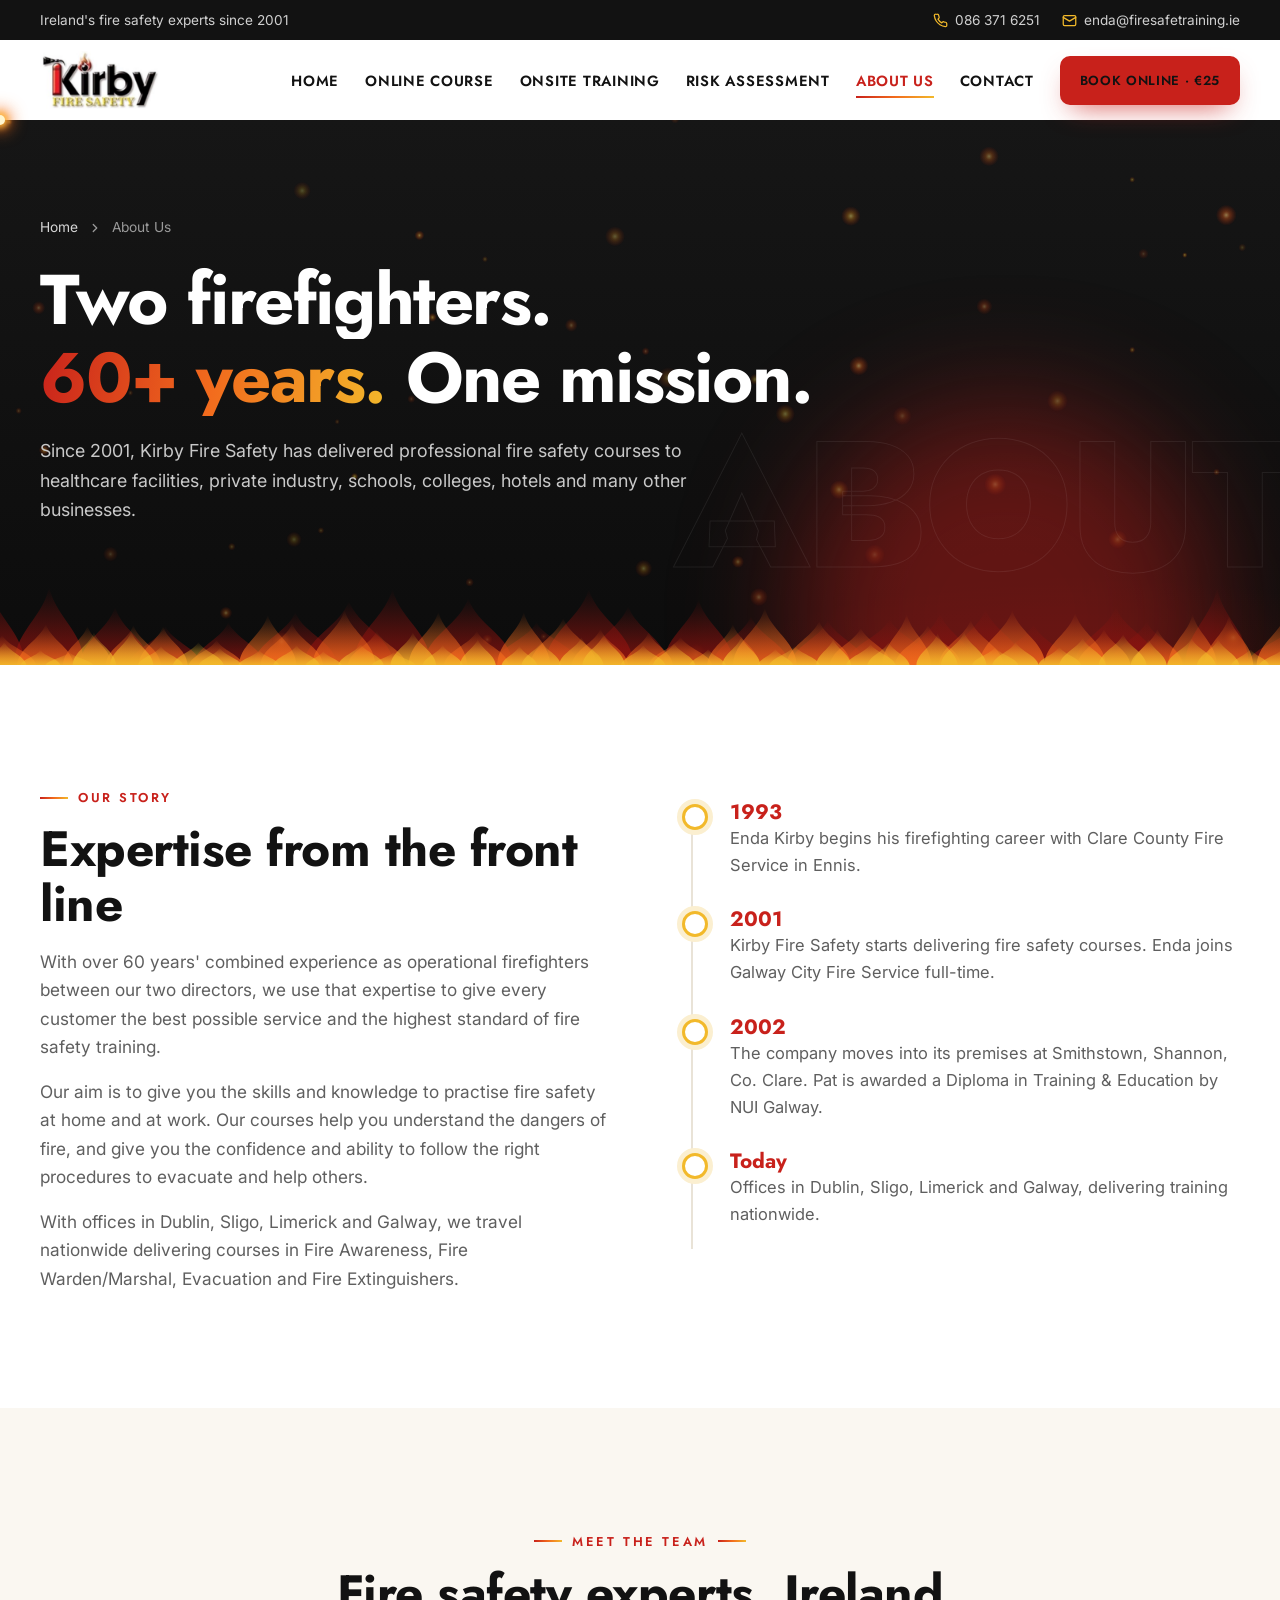
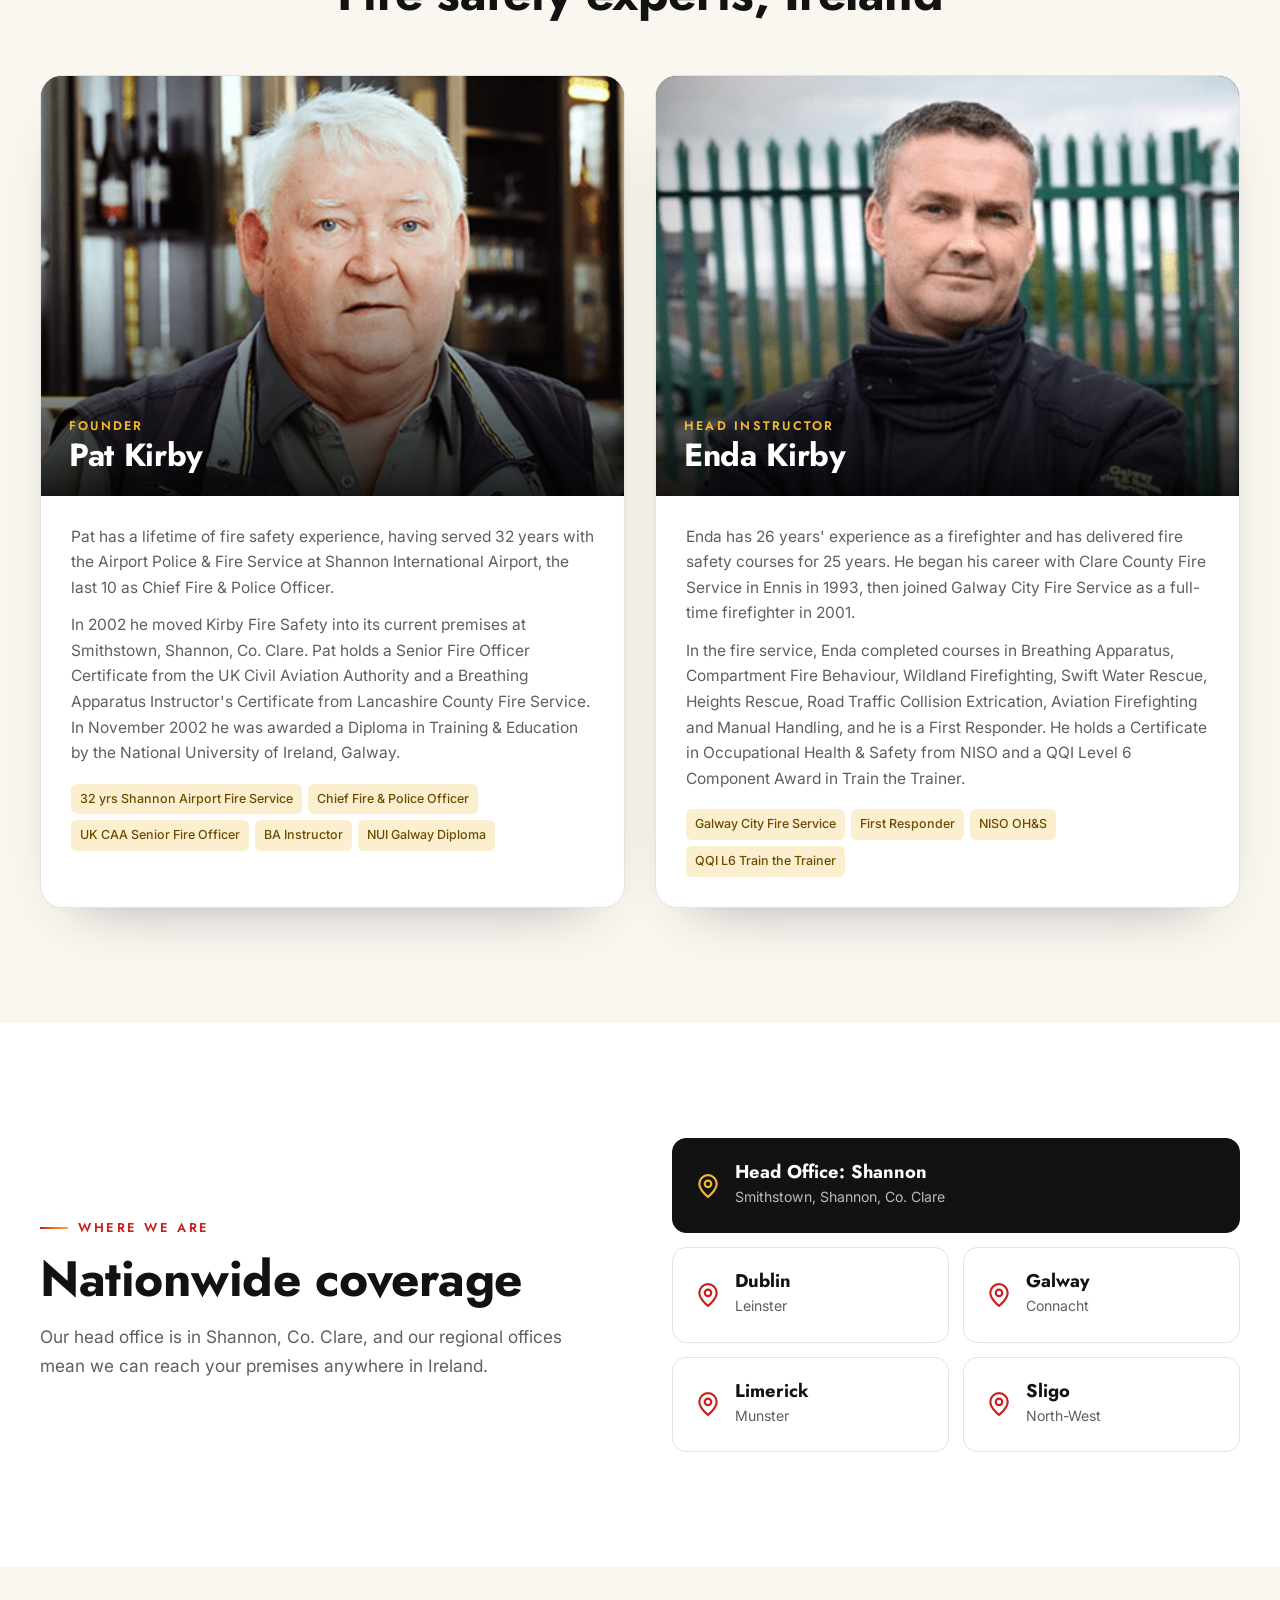
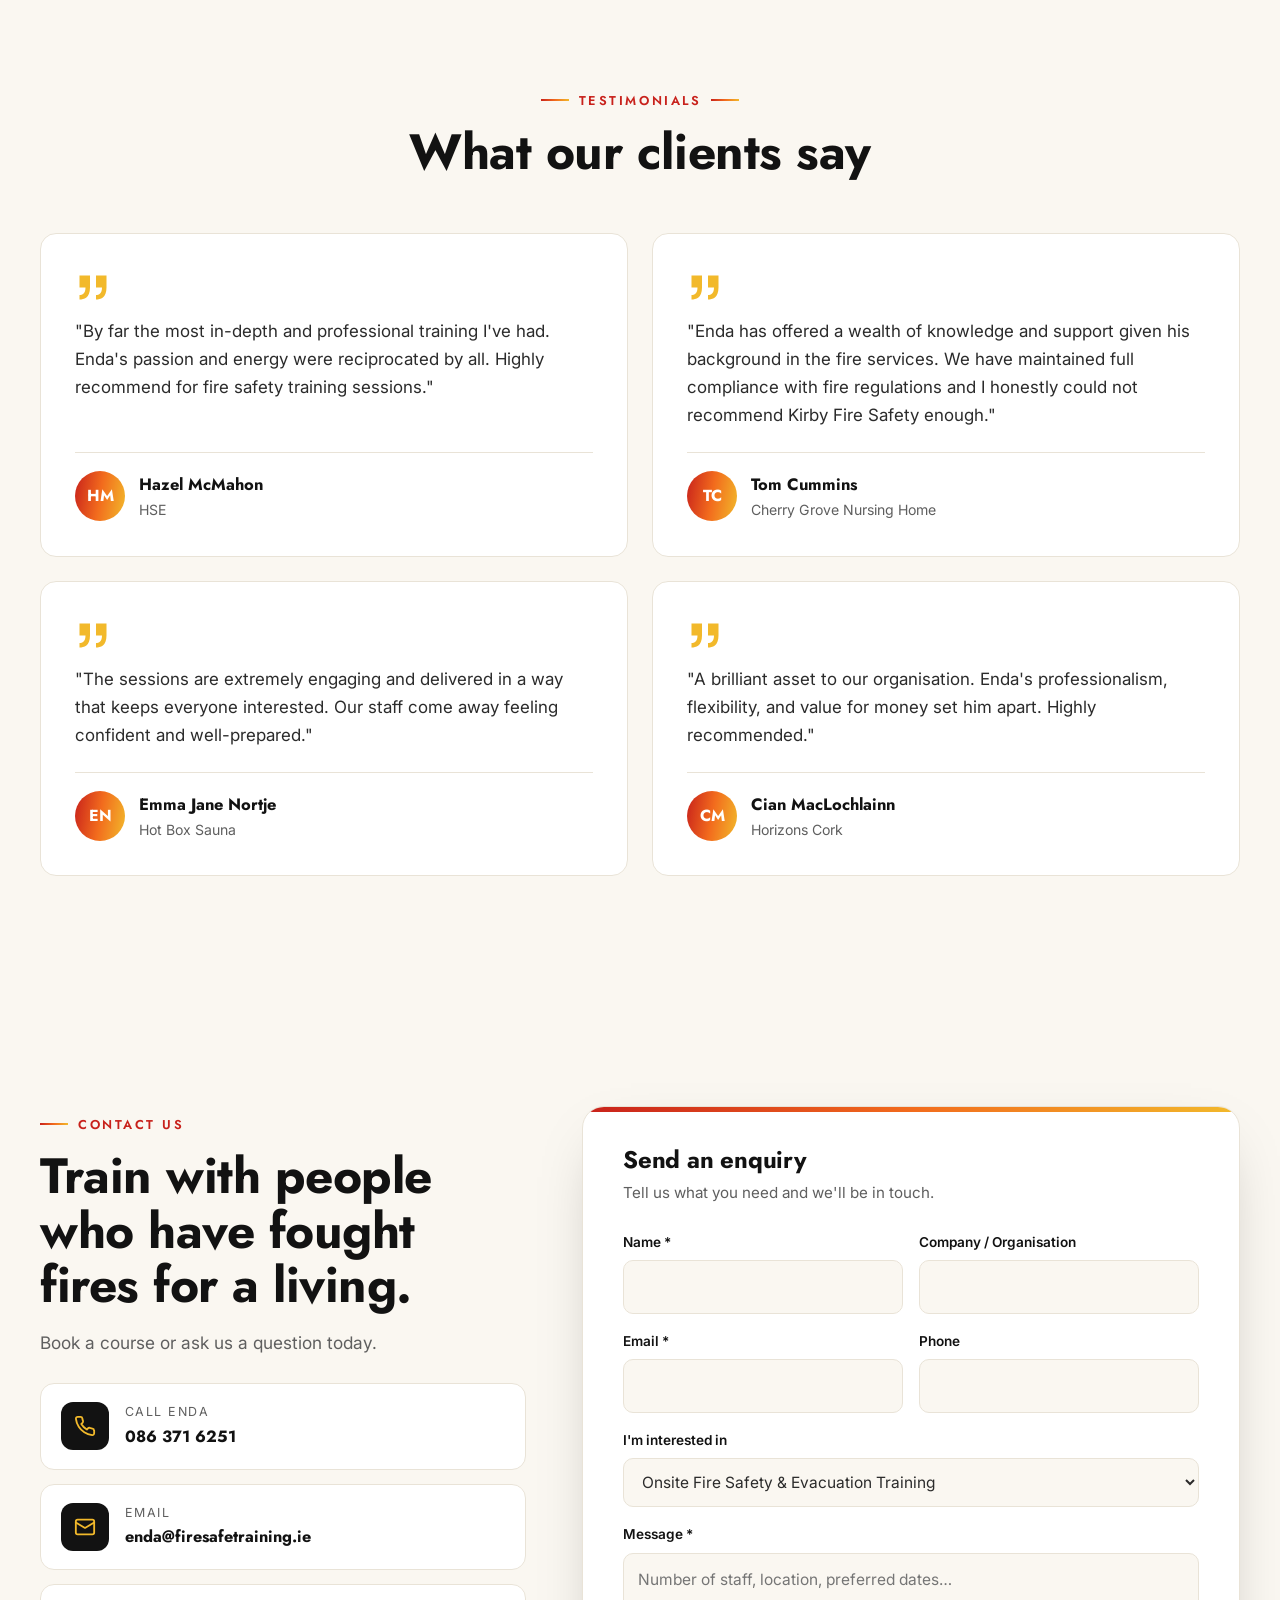
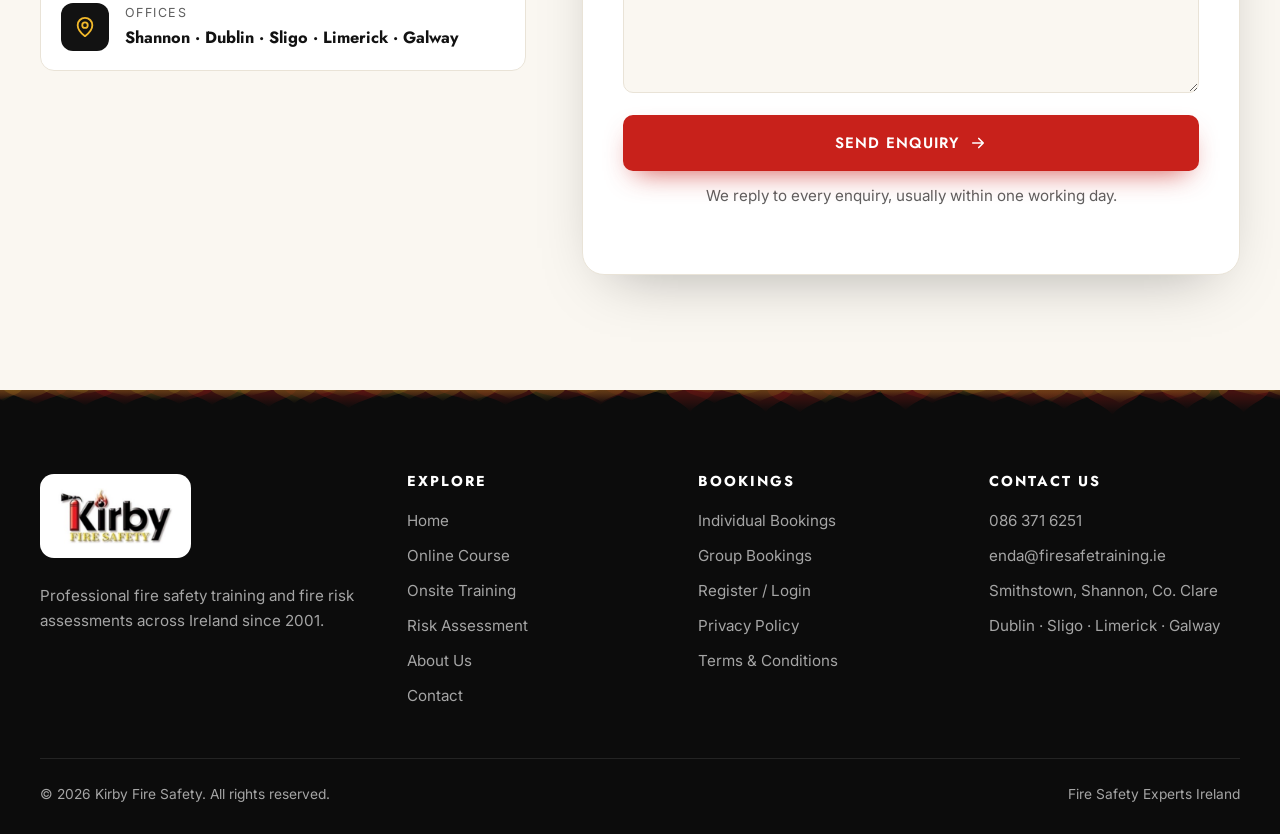
==== commit f47b16fe: "Stop sideways dragging on iPhone iPhone Safari ignores overflow on html/body, so wrap the whole site" ====
--- a/about.html
+++ b/about.html
@@ -14,7 +14,7 @@
 <link rel="preconnect" href="https://fonts.googleapis.com">
 <link rel="preconnect" href="https://fonts.gstatic.com" crossorigin>
 <link href="https://fonts.googleapis.com/css2?family=Jost:wght@500;600;700;800&family=Inter:wght@400;500;600&display=swap" rel="stylesheet">
-<link rel="stylesheet" href="assets/css/style.css?v=56d39f4b">
+<link rel="stylesheet" href="assets/css/style.css?v=60f94bf8">
 <script>(function(){var d=document.documentElement;d.classList.remove('no-js');})();</script>
 </head>
 <body>
@@ -56,6 +56,7 @@
 <symbol id="i-alert" viewBox="0 0 24 24" fill="none" stroke="currentColor" stroke-width="2" stroke-linecap="round" stroke-linejoin="round"><path d="M10.3 3.9 1.8 18a2 2 0 0 0 1.7 3h17a2 2 0 0 0 1.7-3L13.7 3.9a2 2 0 0 0-3.4 0z"/><path d="M12 9v4M12 17h.01"/></symbol>
 <symbol id="i-user" viewBox="0 0 24 24" fill="none" stroke="currentColor" stroke-width="2" stroke-linecap="round" stroke-linejoin="round"><circle cx="12" cy="8" r="4"/><path d="M4 21a8 8 0 0 1 16 0"/></symbol>
 </defs></svg>
+<div class="page">
 <div class="topbar"><div class="wrap">
   <span class="tagline">Ireland's fire safety experts since 2001</span>
   <div class="links">
@@ -226,6 +227,7 @@
     <div class="fbottom"><span>© <span class="year">2026</span> Kirby Fire Safety. All rights reserved.</span><span>Fire Safety Experts Ireland</span></div>
   </div>
 </footer>
+</div>
 <a href="tel:+353863716251" class="call-fab" aria-label="Call Kirby Fire Safety"><svg aria-hidden="true"><use href="#i-phone"/></svg></a>
 <button class="to-top" id="toTop" aria-label="Back to top"><svg aria-hidden="true"><use href="#i-up"/></svg></button>
 <script src="assets/js/main.js?v=c16ca118"></script>
--- a/assets/css/style.css
+++ b/assets/css/style.css
@@ -13,9 +13,7 @@
 }
 *{box-sizing:border-box;margin:0;padding:0}
 html{scroll-behavior:smooth;scroll-padding-top:90px}
-html,body{overflow-x:hidden}
-@supports (overflow:clip){html,body{overflow-x:clip}}
-body{font-family:var(--body);color:var(--text);background:var(--white);line-height:1.65;font-size:16.5px;-webkit-font-smoothing:antialiased;overflow-x:hidden}
+body{font-family:var(--body);color:var(--text);background:var(--white);line-height:1.65;font-size:16.5px;-webkit-font-smoothing:antialiased}
 img,video,svg{max-width:100%;display:block}
 a{color:inherit}
 h1,h2,h3,h4{font-family:var(--head);color:var(--ink);line-height:1.1;letter-spacing:-.01em}
@@ -650,8 +648,7 @@
 @media (max-width:1024px){.reveal.left,.reveal.right{transform:translateY(34px)}}
 
 /* Page only scrolls up and down: no sideways panning on touch screens */
-html,body{touch-action:pan-y pinch-zoom;overscroll-behavior-x:none;max-width:100%}
-.hero,.page-hero,.section,footer,.band,.stats{overflow-x:clip}
+html,body{overscroll-behavior-x:none}
 @media (max-width:680px){
   .float-card.a{left:0}
   .float-card.b{right:0}
@@ -659,3 +656,9 @@
   .ring{width:min(340px,72vw)}
   .report .stamp{right:4px}
 }
+
+/* Everything lives in .page, which cuts off anything wider than the screen.
+   (iPhone Safari ignores overflow on html/body, but respects it here.) */
+.page{position:relative;width:100%;max-width:100vw;overflow-x:hidden}
+@supports (overflow:clip){.page{overflow-x:clip}}
+@media (max-width:680px){.report .stamp{right:10px;bottom:-24px;width:92px;height:92px;transform:rotate(-14deg) scale(1.12)}.report.in .stamp{transform:rotate(-14deg) scale(1)}}
